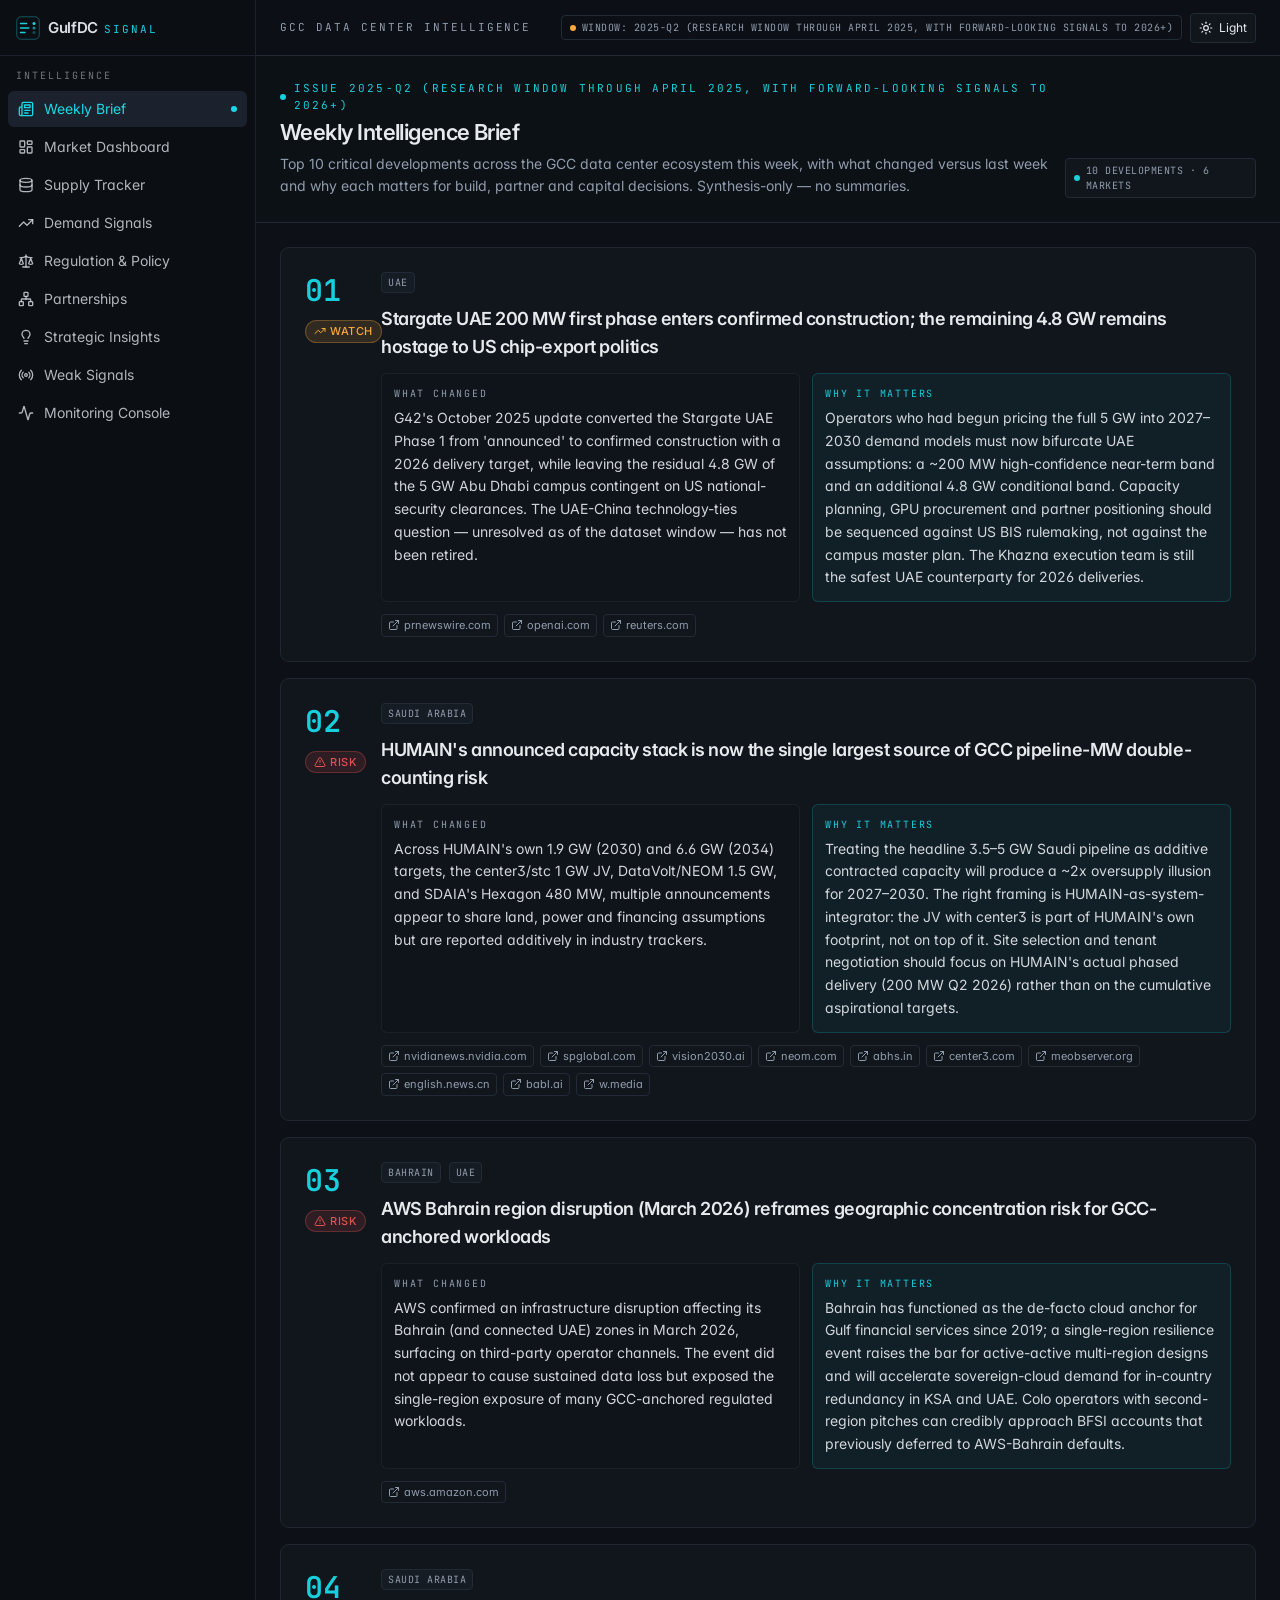
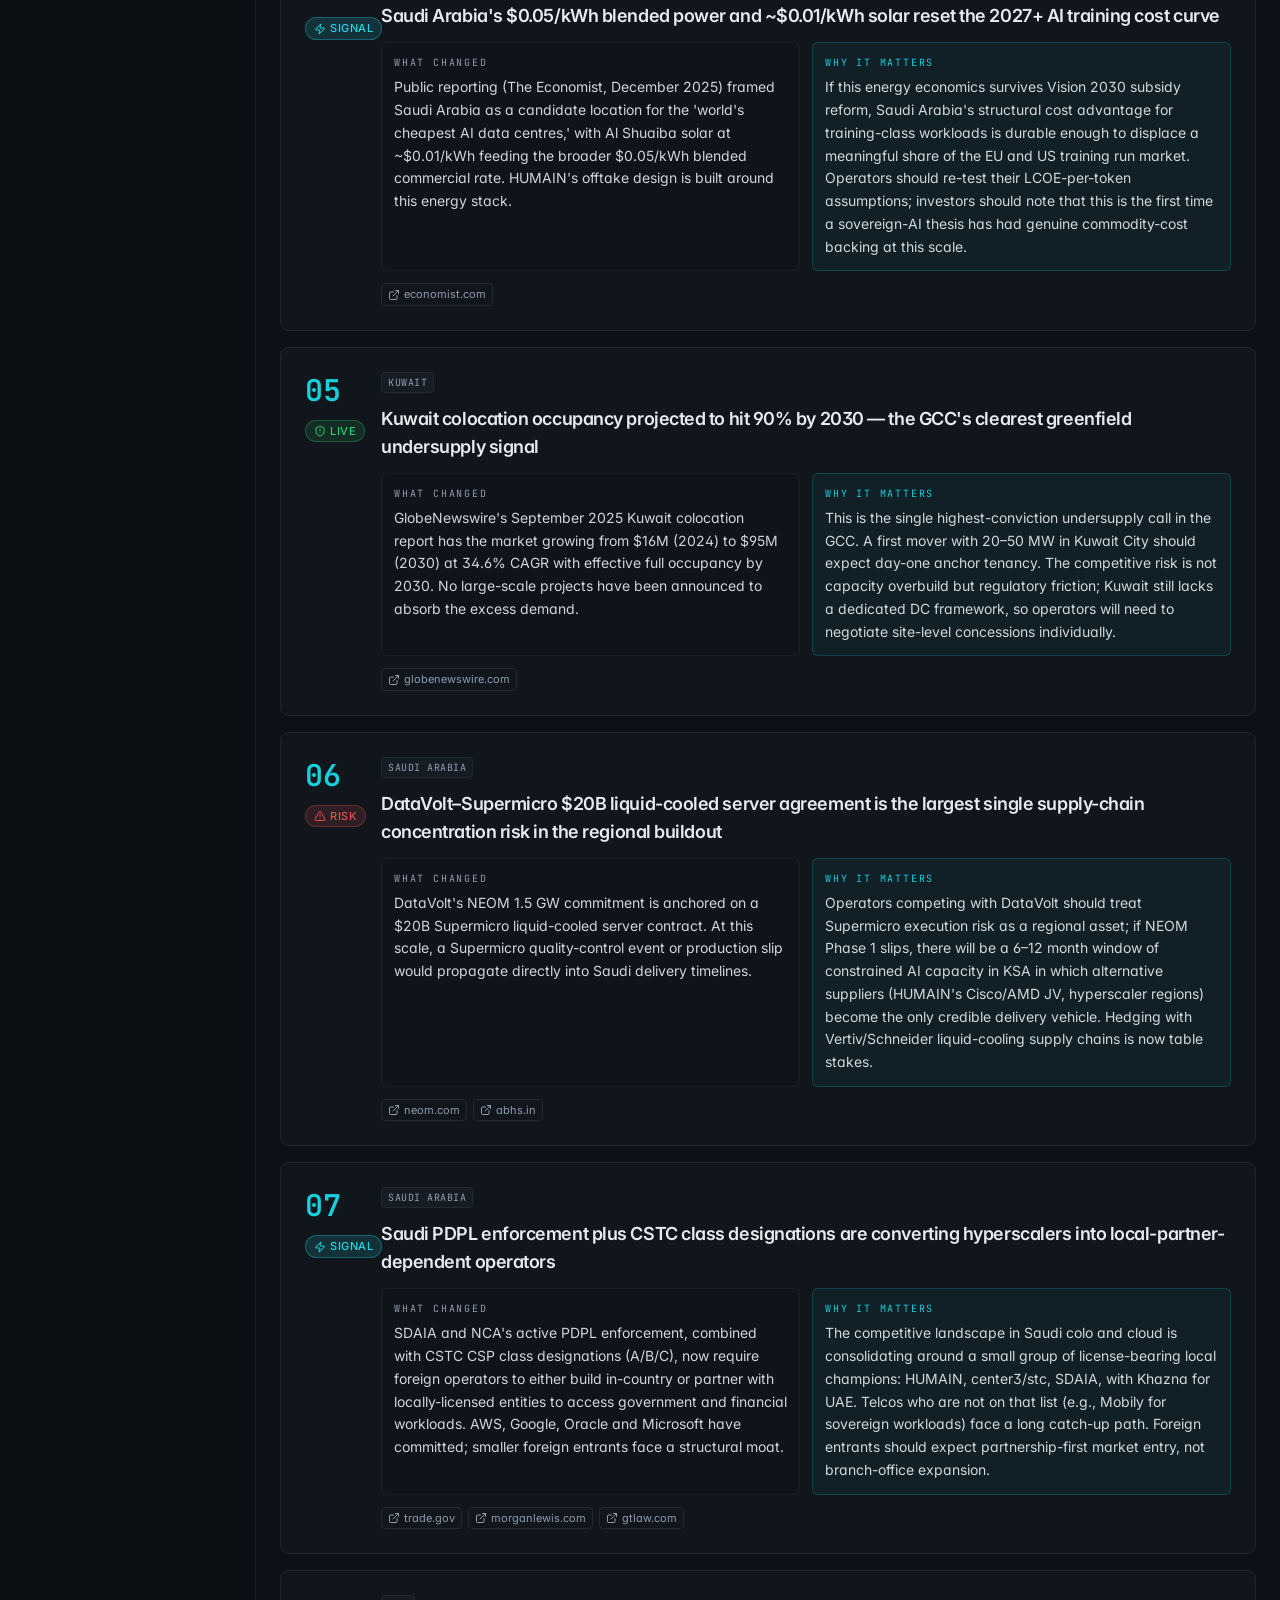
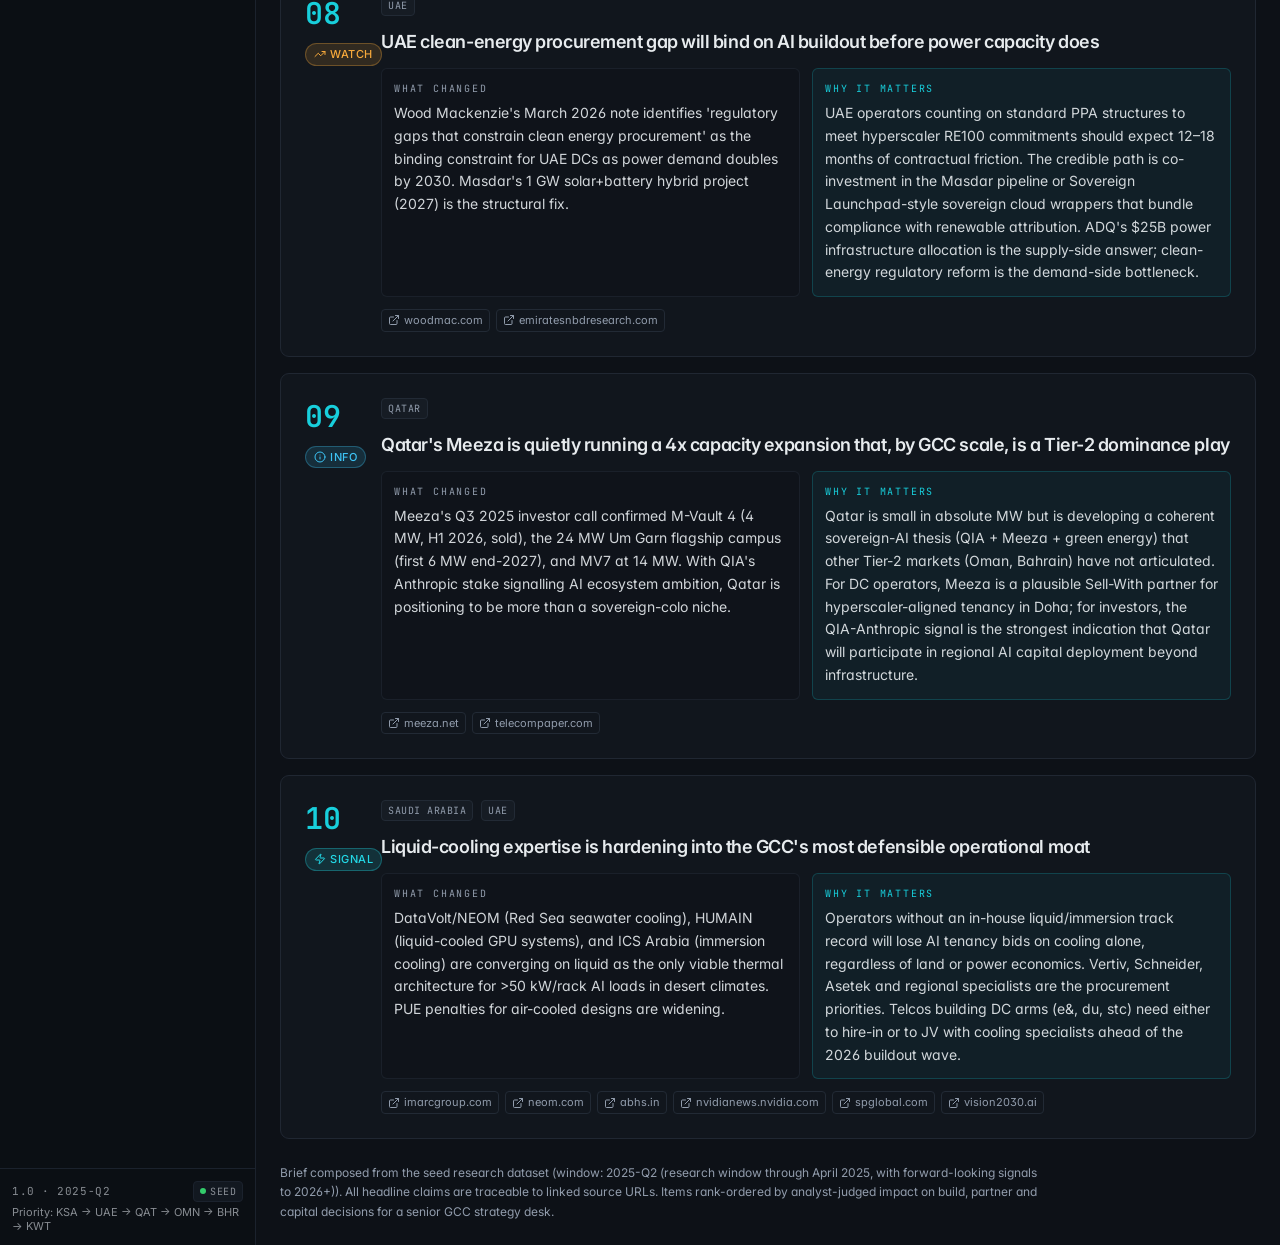
==== index.html @ 163eb3bc "Publish GulfDC Signal static site" ====
<!doctype html>
<html lang="en">
  <head>
    <meta charset="UTF-8" />
    <meta name="viewport" content="width=device-width, initial-scale=1.0, maximum-scale=1" />
    <title>GulfDC Signal — GCC Data Center Intelligence</title>
    <meta name="description" content="Continuous monitoring of the GCC data center ecosystem: supply, demand, regulation, partnerships and weak signals across Saudi Arabia, UAE, Qatar, Oman, Bahrain and Kuwait." />
    <link rel="icon" type="image/svg+xml" href="data:image/svg+xml;utf8,<svg xmlns='http://www.w3.org/2000/svg' viewBox='0 0 32 32'><rect width='32' height='32' rx='6' fill='%230B1418'/><path d='M6 10h6M6 16h10M6 22h6' stroke='%2322D3DB' stroke-width='2' stroke-linecap='round'/><circle cx='24' cy='10' r='2' fill='%2322D3DB'/><circle cx='24' cy='16' r='2' fill='%2322D3DB' opacity='0.6'/><circle cx='24' cy='22' r='2' fill='%2322D3DB' opacity='0.3'/></svg>" />
    <link rel="preconnect" href="https://fonts.googleapis.com" />
    <link rel="preconnect" href="https://fonts.gstatic.com" crossorigin />
    <link
      href="https://fonts.googleapis.com/css2?family=Architects+Daughter&family=DM+Sans:ital,opsz,wght@0,9..40,100..1000;1,9..40,100..1000&family=Fira+Code:wght@300..700&family=Geist+Mono:wght@100..900&family=Geist:wght@100..900&family=IBM+Plex+Mono:ital,wght@0,100;0,200;0,300;0,400;0,500;0,600;0,700;1,100;1,200;1,300;1,400;1,500;1,600;1,700&family=IBM+Plex+Sans:ital,wght@0,100..700;1,100..700&family=Inter:ital,opsz,wght@0,14..32,100..900;1,14..32,100..900&family=JetBrains+Mono:ital,wght@0,100..800;1,100..800&family=Libre+Baskerville:ital,wght@0,400;0,700;1,400&family=Lora:ital,wght@0,400..700;1,400..700&family=Merriweather:ital,opsz,wght@0,18..144,300..900;1,18..144,300..900&family=Montserrat:ital,wght@0,100..900;1,100..900&family=Open+Sans:ital,wght@0,300..800;1,300..800&family=Outfit:wght@100..900&family=Oxanium:wght@200..800&family=Playfair+Display:ital,wght@0,400..900;1,400..900&family=Plus+Jakarta+Sans:ital,wght@0,200..800;1,200..800&family=Poppins:ital,wght@0,100;0,200;0,300;0,400;0,500;0,600;0,700;0,800;0,900;1,100;1,200;1,300;1,400;1,500;1,600;1,700;1,800;1,900&family=Roboto+Mono:ital,wght@0,100..700;1,100..700&family=Roboto:ital,wght@0,100..900;1,100..900&family=Source+Code+Pro:ital,wght@0,200..900;1,200..900&family=Source+Serif+4:ital,opsz,wght@0,8..60,200..900;1,8..60,200..900&family=Space+Grotesk:wght@300..700&family=Space+Mono:ital,wght@0,400;0,700;1,400;1,700&display=swap"
      rel="stylesheet"
    />
    <script type="module" crossorigin src="./assets/index-2_GXzvAp.js"></script>
    <link rel="stylesheet" crossorigin href="./assets/index-D0licMo8.css">
  </head>
  <body>
    <div id="root"></div>
  </body>
</html>
---- assets/index-D0licMo8.css ----
*,:before,:after{--tw-border-spacing-x: 0;--tw-border-spacing-y: 0;--tw-translate-x: 0;--tw-translate-y: 0;--tw-rotate: 0;--tw-skew-x: 0;--tw-skew-y: 0;--tw-scale-x: 1;--tw-scale-y: 1;--tw-pan-x: ;--tw-pan-y: ;--tw-pinch-zoom: ;--tw-scroll-snap-strictness: proximity;--tw-gradient-from-position: ;--tw-gradient-via-position: ;--tw-gradient-to-position: ;--tw-ordinal: ;--tw-slashed-zero: ;--tw-numeric-figure: ;--tw-numeric-spacing: ;--tw-numeric-fraction: ;--tw-ring-inset: ;--tw-ring-offset-width: 0px;--tw-ring-offset-color: #fff;--tw-ring-color: rgb(59 130 246 / .5);--tw-ring-offset-shadow: 0 0 #0000;--tw-ring-shadow: 0 0 #0000;--tw-shadow: 0 0 #0000;--tw-shadow-colored: 0 0 #0000;--tw-blur: ;--tw-brightness: ;--tw-contrast: ;--tw-grayscale: ;--tw-hue-rotate: ;--tw-invert: ;--tw-saturate: ;--tw-sepia: ;--tw-drop-shadow: ;--tw-backdrop-blur: ;--tw-backdrop-brightness: ;--tw-backdrop-contrast: ;--tw-backdrop-grayscale: ;--tw-backdrop-hue-rotate: ;--tw-backdrop-invert: ;--tw-backdrop-opacity: ;--tw-backdrop-saturate: ;--tw-backdrop-sepia: ;--tw-contain-size: ;--tw-contain-layout: ;--tw-contain-paint: ;--tw-contain-style: }::backdrop{--tw-border-spacing-x: 0;--tw-border-spacing-y: 0;--tw-translate-x: 0;--tw-translate-y: 0;--tw-rotate: 0;--tw-skew-x: 0;--tw-skew-y: 0;--tw-scale-x: 1;--tw-scale-y: 1;--tw-pan-x: ;--tw-pan-y: ;--tw-pinch-zoom: ;--tw-scroll-snap-strictness: proximity;--tw-gradient-from-position: ;--tw-gradient-via-position: ;--tw-gradient-to-position: ;--tw-ordinal: ;--tw-slashed-zero: ;--tw-numeric-figure: ;--tw-numeric-spacing: ;--tw-numeric-fraction: ;--tw-ring-inset: ;--tw-ring-offset-width: 0px;--tw-ring-offset-color: #fff;--tw-ring-color: rgb(59 130 246 / .5);--tw-ring-offset-shadow: 0 0 #0000;--tw-ring-shadow: 0 0 #0000;--tw-shadow: 0 0 #0000;--tw-shadow-colored: 0 0 #0000;--tw-blur: ;--tw-brightness: ;--tw-contrast: ;--tw-grayscale: ;--tw-hue-rotate: ;--tw-invert: ;--tw-saturate: ;--tw-sepia: ;--tw-drop-shadow: ;--tw-backdrop-blur: ;--tw-backdrop-brightness: ;--tw-backdrop-contrast: ;--tw-backdrop-grayscale: ;--tw-backdrop-hue-rotate: ;--tw-backdrop-invert: ;--tw-backdrop-opacity: ;--tw-backdrop-saturate: ;--tw-backdrop-sepia: ;--tw-contain-size: ;--tw-contain-layout: ;--tw-contain-paint: ;--tw-contain-style: }*,:before,:after{box-sizing:border-box;border-width:0;border-style:solid;border-color:#e5e7eb}:before,:after{--tw-content: ""}html,:host{line-height:1.5;-webkit-text-size-adjust:100%;-moz-tab-size:4;-o-tab-size:4;tab-size:4;font-family:var(--font-sans);font-feature-settings:normal;font-variation-settings:normal;-webkit-tap-highlight-color:transparent}body{margin:0;line-height:inherit}hr{height:0;color:inherit;border-top-width:1px}abbr:where([title]){-webkit-text-decoration:underline dotted;text-decoration:underline dotted}h1,h2,h3,h4,h5,h6{font-size:inherit;font-weight:inherit}a{color:inherit;text-decoration:inherit}b,strong{font-weight:bolder}code,kbd,samp,pre{font-family:var(--font-mono);font-feature-settings:normal;font-variation-settings:normal;font-size:1em}small{font-size:80%}sub,sup{font-size:75%;line-height:0;position:relative;vertical-align:baseline}sub{bottom:-.25em}sup{top:-.5em}table{text-indent:0;border-color:inherit;border-collapse:collapse}button,input,optgroup,select,textarea{font-family:inherit;font-feature-settings:inherit;font-variation-settings:inherit;font-size:100%;font-weight:inherit;line-height:inherit;letter-spacing:inherit;color:inherit;margin:0;padding:0}button,select{text-transform:none}button,input:where([type=button]),input:where([type=reset]),input:where([type=submit]){-webkit-appearance:button;background-color:transparent;background-image:none}:-moz-focusring{outline:auto}:-moz-ui-invalid{box-shadow:none}progress{vertical-align:baseline}::-webkit-inner-spin-button,::-webkit-outer-spin-button{height:auto}[type=search]{-webkit-appearance:textfield;outline-offset:-2px}::-webkit-search-decoration{-webkit-appearance:none}::-webkit-file-upload-button{-webkit-appearance:button;font:inherit}summary{display:list-item}blockquote,dl,dd,h1,h2,h3,h4,h5,h6,hr,figure,p,pre{margin:0}fieldset{margin:0;padding:0}legend{padding:0}ol,ul,menu{list-style:none;margin:0;padding:0}dialog{padding:0}textarea{resize:vertical}input::-moz-placeholder,textarea::-moz-placeholder{opacity:1;color:#9ca3af}input::placeholder,textarea::placeholder{opacity:1;color:#9ca3af}button,[role=button]{cursor:pointer}:disabled{cursor:default}img,svg,video,canvas,audio,iframe,embed,object{display:block;vertical-align:middle}img,video{max-width:100%;height:auto}[hidden]:where(:not([hidden=until-found])){display:none}*{--tw-border-opacity: 1;border-color:hsl(var(--border) / var(--tw-border-opacity, 1))}body{--tw-bg-opacity: 1;background-color:hsl(var(--background) / var(--tw-bg-opacity, 1));font-family:var(--font-sans);--tw-text-opacity: 1;color:hsl(var(--foreground) / var(--tw-text-opacity, 1));-webkit-font-smoothing:antialiased;-moz-osx-font-smoothing:grayscale;font-feature-settings:"ss01","cv11"}.num,.tabular{font-variant-numeric:tabular-nums lining-nums}.sr-only{position:absolute;width:1px;height:1px;padding:0;margin:-1px;overflow:hidden;clip:rect(0,0,0,0);white-space:nowrap;border-width:0}.pointer-events-none{pointer-events:none}.pointer-events-auto{pointer-events:auto}.visible{visibility:visible}.invisible{visibility:hidden}.fixed{position:fixed}.absolute{position:absolute}.relative{position:relative}.sticky{position:sticky}.inset-0{inset:0}.inset-x-0{left:0;right:0}.inset-y-0{top:0;bottom:0}.-bottom-12{bottom:-3rem}.-left-12{left:-3rem}.-right-12{right:-3rem}.-top-12{top:-3rem}.bottom-0{bottom:0}.left-0{left:0}.left-1{left:.25rem}.left-1\/2{left:50%}.left-2{left:.5rem}.left-2\.5{left:.625rem}.left-\[50\%\]{left:50%}.right-0{right:0}.right-1{right:.25rem}.right-2{right:.5rem}.right-3{right:.75rem}.right-4{right:1rem}.top-0{top:0}.top-1\.5{top:.375rem}.top-1\/2{top:50%}.top-14{top:3.5rem}.top-2{top:.5rem}.top-3\.5{top:.875rem}.top-4{top:1rem}.top-\[1px\]{top:1px}.top-\[50\%\]{top:50%}.top-\[60\%\]{top:60%}.top-full{top:100%}.z-10{z-index:10}.z-20{z-index:20}.z-30{z-index:30}.z-40{z-index:40}.z-50{z-index:50}.z-\[100\]{z-index:100}.z-\[1\]{z-index:1}.-mx-1{margin-left:-.25rem;margin-right:-.25rem}.mx-2{margin-left:.5rem;margin-right:.5rem}.mx-3\.5{margin-left:.875rem;margin-right:.875rem}.mx-4{margin-left:1rem;margin-right:1rem}.mx-auto{margin-left:auto;margin-right:auto}.my-0\.5{margin-top:.125rem;margin-bottom:.125rem}.my-1{margin-top:.25rem;margin-bottom:.25rem}.-ml-4{margin-left:-1rem}.-mt-4{margin-top:-1rem}.mb-0\.5{margin-bottom:.125rem}.mb-1{margin-bottom:.25rem}.mb-1\.5{margin-bottom:.375rem}.mb-2{margin-bottom:.5rem}.mb-3{margin-bottom:.75rem}.mb-4{margin-bottom:1rem}.ml-1{margin-left:.25rem}.ml-auto{margin-left:auto}.mr-1{margin-right:.25rem}.mr-2{margin-right:.5rem}.mt-0\.5{margin-top:.125rem}.mt-1{margin-top:.25rem}.mt-1\.5{margin-top:.375rem}.mt-2{margin-top:.5rem}.mt-24{margin-top:6rem}.mt-3{margin-top:.75rem}.mt-4{margin-top:1rem}.mt-6{margin-top:1.5rem}.mt-auto{margin-top:auto}.block{display:block}.inline-block{display:inline-block}.flex{display:flex}.inline-flex{display:inline-flex}.table{display:table}.grid{display:grid}.hidden{display:none}.aspect-square{aspect-ratio:1 / 1}.aspect-video{aspect-ratio:16 / 9}.size-4{width:1rem;height:1rem}.h-1{height:.25rem}.h-1\.5{height:.375rem}.h-10{height:2.5rem}.h-11{height:2.75rem}.h-12{height:3rem}.h-14{height:3.5rem}.h-2{height:.5rem}.h-2\.5{height:.625rem}.h-3{height:.75rem}.h-3\.5{height:.875rem}.h-4{height:1rem}.h-5{height:1.25rem}.h-6{height:1.5rem}.h-7{height:1.75rem}.h-8{height:2rem}.h-9{height:2.25rem}.h-\[1px\]{height:1px}.h-\[260px\]{height:260px}.h-\[320px\]{height:320px}.h-\[var\(--radix-navigation-menu-viewport-height\)\]{height:var(--radix-navigation-menu-viewport-height)}.h-\[var\(--radix-select-trigger-height\)\]{height:var(--radix-select-trigger-height)}.h-auto{height:auto}.h-full{height:100%}.h-px{height:1px}.h-svh{height:100svh}.max-h-\[--radix-context-menu-content-available-height\]{max-height:var(--radix-context-menu-content-available-height)}.max-h-\[--radix-select-content-available-height\]{max-height:var(--radix-select-content-available-height)}.max-h-\[300px\]{max-height:300px}.max-h-\[var\(--radix-dropdown-menu-content-available-height\)\]{max-height:var(--radix-dropdown-menu-content-available-height)}.max-h-screen{max-height:100vh}.min-h-0{min-height:0px}.min-h-10{min-height:2.5rem}.min-h-8{min-height:2rem}.min-h-9{min-height:2.25rem}.min-h-\[80px\]{min-height:80px}.min-h-full{min-height:100%}.min-h-screen{min-height:100vh}.min-h-svh{min-height:100svh}.w-0{width:0px}.w-1{width:.25rem}.w-1\.5{width:.375rem}.w-10{width:2.5rem}.w-11{width:2.75rem}.w-2{width:.5rem}.w-2\.5{width:.625rem}.w-3{width:.75rem}.w-3\.5{width:.875rem}.w-3\/4{width:75%}.w-4{width:1rem}.w-5{width:1.25rem}.w-64{width:16rem}.w-7{width:1.75rem}.w-72{width:18rem}.w-8{width:2rem}.w-9{width:2.25rem}.w-\[100px\]{width:100px}.w-\[1px\]{width:1px}.w-\[3px\]{width:3px}.w-\[var\(--sidebar-width\)\]{width:var(--sidebar-width)}.w-auto{width:auto}.w-full{width:100%}.w-max{width:-moz-max-content;width:max-content}.w-px{width:1px}.min-w-0{min-width:0px}.min-w-10{min-width:2.5rem}.min-w-11{min-width:2.75rem}.min-w-5{min-width:1.25rem}.min-w-9{min-width:2.25rem}.min-w-\[12rem\]{min-width:12rem}.min-w-\[8rem\]{min-width:8rem}.min-w-\[var\(--radix-select-trigger-width\)\]{min-width:var(--radix-select-trigger-width)}.max-w-3xl{max-width:48rem}.max-w-\[var\(--skeleton-width\)\]{max-width:var(--skeleton-width)}.max-w-full{max-width:100%}.max-w-lg{max-width:32rem}.max-w-max{max-width:-moz-max-content;max-width:max-content}.max-w-md{max-width:28rem}.max-w-sm{max-width:24rem}.flex-1{flex:1 1 0%}.shrink-0{flex-shrink:0}.grow{flex-grow:1}.grow-0{flex-grow:0}.basis-full{flex-basis:100%}.caption-bottom{caption-side:bottom}.border-collapse{border-collapse:collapse}.origin-\[--radix-context-menu-content-transform-origin\]{transform-origin:var(--radix-context-menu-content-transform-origin)}.origin-\[--radix-dropdown-menu-content-transform-origin\]{transform-origin:var(--radix-dropdown-menu-content-transform-origin)}.origin-\[--radix-hover-card-content-transform-origin\]{transform-origin:var(--radix-hover-card-content-transform-origin)}.origin-\[--radix-menubar-content-transform-origin\]{transform-origin:var(--radix-menubar-content-transform-origin)}.origin-\[--radix-popover-content-transform-origin\]{transform-origin:var(--radix-popover-content-transform-origin)}.origin-\[--radix-select-content-transform-origin\]{transform-origin:var(--radix-select-content-transform-origin)}.origin-\[--radix-tooltip-content-transform-origin\]{transform-origin:var(--radix-tooltip-content-transform-origin)}.-translate-x-1\/2{--tw-translate-x: -50%;transform:translate(var(--tw-translate-x),var(--tw-translate-y)) rotate(var(--tw-rotate)) skew(var(--tw-skew-x)) skewY(var(--tw-skew-y)) scaleX(var(--tw-scale-x)) scaleY(var(--tw-scale-y))}.-translate-x-full{--tw-translate-x: -100%;transform:translate(var(--tw-translate-x),var(--tw-translate-y)) rotate(var(--tw-rotate)) skew(var(--tw-skew-x)) skewY(var(--tw-skew-y)) scaleX(var(--tw-scale-x)) scaleY(var(--tw-scale-y))}.-translate-x-px{--tw-translate-x: -1px;transform:translate(var(--tw-translate-x),var(--tw-translate-y)) rotate(var(--tw-rotate)) skew(var(--tw-skew-x)) skewY(var(--tw-skew-y)) scaleX(var(--tw-scale-x)) scaleY(var(--tw-scale-y))}.-translate-y-1\/2{--tw-translate-y: -50%;transform:translate(var(--tw-translate-x),var(--tw-translate-y)) rotate(var(--tw-rotate)) skew(var(--tw-skew-x)) skewY(var(--tw-skew-y)) scaleX(var(--tw-scale-x)) scaleY(var(--tw-scale-y))}.translate-x-0{--tw-translate-x: 0px;transform:translate(var(--tw-translate-x),var(--tw-translate-y)) rotate(var(--tw-rotate)) skew(var(--tw-skew-x)) skewY(var(--tw-skew-y)) scaleX(var(--tw-scale-x)) scaleY(var(--tw-scale-y))}.translate-x-\[-50\%\]{--tw-translate-x: -50%;transform:translate(var(--tw-translate-x),var(--tw-translate-y)) rotate(var(--tw-rotate)) skew(var(--tw-skew-x)) skewY(var(--tw-skew-y)) scaleX(var(--tw-scale-x)) scaleY(var(--tw-scale-y))}.translate-x-px{--tw-translate-x: 1px;transform:translate(var(--tw-translate-x),var(--tw-translate-y)) rotate(var(--tw-rotate)) skew(var(--tw-skew-x)) skewY(var(--tw-skew-y)) scaleX(var(--tw-scale-x)) scaleY(var(--tw-scale-y))}.translate-y-\[-50\%\]{--tw-translate-y: -50%;transform:translate(var(--tw-translate-x),var(--tw-translate-y)) rotate(var(--tw-rotate)) skew(var(--tw-skew-x)) skewY(var(--tw-skew-y)) scaleX(var(--tw-scale-x)) scaleY(var(--tw-scale-y))}.rotate-45{--tw-rotate: 45deg;transform:translate(var(--tw-translate-x),var(--tw-translate-y)) rotate(var(--tw-rotate)) skew(var(--tw-skew-x)) skewY(var(--tw-skew-y)) scaleX(var(--tw-scale-x)) scaleY(var(--tw-scale-y))}.rotate-90{--tw-rotate: 90deg;transform:translate(var(--tw-translate-x),var(--tw-translate-y)) rotate(var(--tw-rotate)) skew(var(--tw-skew-x)) skewY(var(--tw-skew-y)) scaleX(var(--tw-scale-x)) scaleY(var(--tw-scale-y))}.transform{transform:translate(var(--tw-translate-x),var(--tw-translate-y)) rotate(var(--tw-rotate)) skew(var(--tw-skew-x)) skewY(var(--tw-skew-y)) scaleX(var(--tw-scale-x)) scaleY(var(--tw-scale-y))}@keyframes pulse{50%{opacity:.5}}.animate-pulse{animation:pulse 2s cubic-bezier(.4,0,.6,1) infinite}.cursor-default{cursor:default}.cursor-pointer{cursor:pointer}.touch-none{touch-action:none}.select-none{-webkit-user-select:none;-moz-user-select:none;user-select:none}.list-none{list-style-type:none}.flex-row{flex-direction:row}.flex-col{flex-direction:column}.flex-col-reverse{flex-direction:column-reverse}.flex-wrap{flex-wrap:wrap}.items-start{align-items:flex-start}.items-end{align-items:flex-end}.items-center{align-items:center}.items-baseline{align-items:baseline}.items-stretch{align-items:stretch}.justify-center{justify-content:center}.justify-between{justify-content:space-between}.gap-1{gap:.25rem}.gap-1\.5{gap:.375rem}.gap-2{gap:.5rem}.gap-2\.5{gap:.625rem}.gap-3{gap:.75rem}.gap-4{gap:1rem}.space-x-1>:not([hidden])~:not([hidden]){--tw-space-x-reverse: 0;margin-right:calc(.25rem * var(--tw-space-x-reverse));margin-left:calc(.25rem * calc(1 - var(--tw-space-x-reverse)))}.space-x-4>:not([hidden])~:not([hidden]){--tw-space-x-reverse: 0;margin-right:calc(1rem * var(--tw-space-x-reverse));margin-left:calc(1rem * calc(1 - var(--tw-space-x-reverse)))}.space-y-1>:not([hidden])~:not([hidden]){--tw-space-y-reverse: 0;margin-top:calc(.25rem * calc(1 - var(--tw-space-y-reverse)));margin-bottom:calc(.25rem * var(--tw-space-y-reverse))}.space-y-1\.5>:not([hidden])~:not([hidden]){--tw-space-y-reverse: 0;margin-top:calc(.375rem * calc(1 - var(--tw-space-y-reverse)));margin-bottom:calc(.375rem * var(--tw-space-y-reverse))}.space-y-2>:not([hidden])~:not([hidden]){--tw-space-y-reverse: 0;margin-top:calc(.5rem * calc(1 - var(--tw-space-y-reverse)));margin-bottom:calc(.5rem * var(--tw-space-y-reverse))}.space-y-2\.5>:not([hidden])~:not([hidden]){--tw-space-y-reverse: 0;margin-top:calc(.625rem * calc(1 - var(--tw-space-y-reverse)));margin-bottom:calc(.625rem * var(--tw-space-y-reverse))}.space-y-3>:not([hidden])~:not([hidden]){--tw-space-y-reverse: 0;margin-top:calc(.75rem * calc(1 - var(--tw-space-y-reverse)));margin-bottom:calc(.75rem * var(--tw-space-y-reverse))}.space-y-4>:not([hidden])~:not([hidden]){--tw-space-y-reverse: 0;margin-top:calc(1rem * calc(1 - var(--tw-space-y-reverse)));margin-bottom:calc(1rem * var(--tw-space-y-reverse))}.space-y-6>:not([hidden])~:not([hidden]){--tw-space-y-reverse: 0;margin-top:calc(1.5rem * calc(1 - var(--tw-space-y-reverse)));margin-bottom:calc(1.5rem * var(--tw-space-y-reverse))}.overflow-auto{overflow:auto}.overflow-hidden{overflow:hidden}.overflow-x-auto{overflow-x:auto}.overflow-y-auto{overflow-y:auto}.overflow-x-hidden{overflow-x:hidden}.truncate{overflow:hidden;text-overflow:ellipsis;white-space:nowrap}.whitespace-nowrap{white-space:nowrap}.break-words{overflow-wrap:break-word}.rounded{border-radius:.25rem}.rounded-\[2px\]{border-radius:2px}.rounded-\[inherit\]{border-radius:inherit}.rounded-full{border-radius:9999px}.rounded-lg{border-radius:.5625rem}.rounded-md{border-radius:.375rem}.rounded-sm{border-radius:.1875rem}.rounded-xl{border-radius:.75rem}.rounded-t-\[10px\]{border-top-left-radius:10px;border-top-right-radius:10px}.rounded-tl-sm{border-top-left-radius:.1875rem}.border{border-width:1px}.border-2{border-width:2px}.border-\[1\.5px\]{border-width:1.5px}.border-y{border-top-width:1px;border-bottom-width:1px}.border-b{border-bottom-width:1px}.border-l{border-left-width:1px}.border-r{border-right-width:1px}.border-t{border-top-width:1px}.border-dashed{border-style:dashed}.border-\[--color-border\]{border-color:var(--color-border)}.border-\[hsl\(var\(--signal-info\)\)\]\/30{border-color:hsl(var(--signal-info) / .3)}.border-\[hsl\(var\(--signal-risk\)\)\]\/25{border-color:hsl(var(--signal-risk) / .25)}.border-\[hsl\(var\(--signal-risk\)\)\]\/30{border-color:hsl(var(--signal-risk) / .3)}.border-\[hsl\(var\(--signal-watch\)\)\]\/30{border-color:hsl(var(--signal-watch) / .3)}.border-border{--tw-border-opacity: 1;border-color:hsl(var(--border) / var(--tw-border-opacity, 1))}.border-border\/40{border-color:hsl(var(--border) / .4)}.border-border\/50{border-color:hsl(var(--border) / .5)}.border-border\/60{border-color:hsl(var(--border) / .6)}.border-card-border{--tw-border-opacity: 1;border-color:hsl(var(--card-border) / var(--tw-border-opacity, 1))}.border-destructive{--tw-border-opacity: 1;border-color:hsl(var(--destructive) / var(--tw-border-opacity, 1))}.border-destructive-border{border-color:var(--destructive-border)}.border-destructive\/50{border-color:hsl(var(--destructive) / .5)}.border-input{--tw-border-opacity: 1;border-color:hsl(var(--input) / var(--tw-border-opacity, 1))}.border-primary{--tw-border-opacity: 1;border-color:hsl(var(--primary) / var(--tw-border-opacity, 1))}.border-primary-border{border-color:var(--primary-border)}.border-primary\/20{border-color:hsl(var(--primary) / .2)}.border-primary\/30{border-color:hsl(var(--primary) / .3)}.border-secondary-border{border-color:var(--secondary-border)}.border-sidebar-border{--tw-border-opacity: 1;border-color:hsl(var(--sidebar-border) / var(--tw-border-opacity, 1))}.border-transparent{border-color:transparent}.border-l-transparent{border-left-color:transparent}.border-t-transparent{border-top-color:transparent}.bg-\[--color-bg\]{background-color:var(--color-bg)}.bg-\[hsl\(var\(--signal-info\)\)\]\/5{background-color:hsl(var(--signal-info) / .05)}.bg-\[hsl\(var\(--signal-live\)\)\]{background-color:hsl(var(--signal-live))}.bg-\[hsl\(var\(--signal-risk\)\)\]\/5{background-color:hsl(var(--signal-risk) / .05)}.bg-\[hsl\(var\(--signal-watch\)\)\]{background-color:hsl(var(--signal-watch))}.bg-\[hsl\(var\(--signal-watch\)\)\]\/5{background-color:hsl(var(--signal-watch) / .05)}.bg-accent{--tw-bg-opacity: 1;background-color:hsl(var(--accent) / var(--tw-bg-opacity, 1))}.bg-background{--tw-bg-opacity: 1;background-color:hsl(var(--background) / var(--tw-bg-opacity, 1))}.bg-background\/40{background-color:hsl(var(--background) / .4)}.bg-background\/50{background-color:hsl(var(--background) / .5)}.bg-background\/60{background-color:hsl(var(--background) / .6)}.bg-background\/85{background-color:hsl(var(--background) / .85)}.bg-background\/90{background-color:hsl(var(--background) / .9)}.bg-black\/50{background-color:#00000080}.bg-black\/80{background-color:#000c}.bg-border{--tw-bg-opacity: 1;background-color:hsl(var(--border) / var(--tw-bg-opacity, 1))}.bg-card{--tw-bg-opacity: 1;background-color:hsl(var(--card) / var(--tw-bg-opacity, 1))}.bg-card\/60{background-color:hsl(var(--card) / .6)}.bg-current{background-color:currentColor}.bg-destructive{--tw-bg-opacity: 1;background-color:hsl(var(--destructive) / var(--tw-bg-opacity, 1))}.bg-foreground{--tw-bg-opacity: 1;background-color:hsl(var(--foreground) / var(--tw-bg-opacity, 1))}.bg-gray-50{--tw-bg-opacity: 1;background-color:rgb(249 250 251 / var(--tw-bg-opacity, 1))}.bg-muted{--tw-bg-opacity: 1;background-color:hsl(var(--muted) / var(--tw-bg-opacity, 1))}.bg-muted\/40{background-color:hsl(var(--muted) / .4)}.bg-muted\/50{background-color:hsl(var(--muted) / .5)}.bg-popover{--tw-bg-opacity: 1;background-color:hsl(var(--popover) / var(--tw-bg-opacity, 1))}.bg-primary{--tw-bg-opacity: 1;background-color:hsl(var(--primary) / var(--tw-bg-opacity, 1))}.bg-primary\/10{background-color:hsl(var(--primary) / .1)}.bg-primary\/20{background-color:hsl(var(--primary) / .2)}.bg-primary\/5{background-color:hsl(var(--primary) / .05)}.bg-secondary{--tw-bg-opacity: 1;background-color:hsl(var(--secondary) / var(--tw-bg-opacity, 1))}.bg-sidebar{--tw-bg-opacity: 1;background-color:hsl(var(--sidebar) / var(--tw-bg-opacity, 1))}.bg-sidebar-accent{--tw-bg-opacity: 1;background-color:hsl(var(--sidebar-accent) / var(--tw-bg-opacity, 1))}.bg-sidebar-accent\/50{background-color:hsl(var(--sidebar-accent) / .5)}.bg-sidebar-border{--tw-bg-opacity: 1;background-color:hsl(var(--sidebar-border) / var(--tw-bg-opacity, 1))}.bg-sidebar-primary{--tw-bg-opacity: 1;background-color:hsl(var(--sidebar-primary) / var(--tw-bg-opacity, 1))}.bg-transparent{background-color:transparent}.fill-current{fill:currentColor}.p-0{padding:0}.p-1{padding:.25rem}.p-1\.5{padding:.375rem}.p-10{padding:2.5rem}.p-2{padding:.5rem}.p-2\.5{padding:.625rem}.p-3{padding:.75rem}.p-4{padding:1rem}.p-5{padding:1.25rem}.p-6{padding:1.5rem}.p-\[1px\]{padding:1px}.px-1{padding-left:.25rem;padding-right:.25rem}.px-1\.5{padding-left:.375rem;padding-right:.375rem}.px-2{padding-left:.5rem;padding-right:.5rem}.px-2\.5{padding-left:.625rem;padding-right:.625rem}.px-3{padding-left:.75rem;padding-right:.75rem}.px-4{padding-left:1rem;padding-right:1rem}.px-5{padding-left:1.25rem;padding-right:1.25rem}.px-8{padding-left:2rem;padding-right:2rem}.py-0\.5{padding-top:.125rem;padding-bottom:.125rem}.py-1{padding-top:.25rem;padding-bottom:.25rem}.py-1\.5{padding-top:.375rem;padding-bottom:.375rem}.py-2{padding-top:.5rem;padding-bottom:.5rem}.py-3{padding-top:.75rem;padding-bottom:.75rem}.py-4{padding-top:1rem;padding-bottom:1rem}.py-5{padding-top:1.25rem;padding-bottom:1.25rem}.py-6{padding-top:1.5rem;padding-bottom:1.5rem}.pb-10{padding-bottom:2.5rem}.pb-2{padding-bottom:.5rem}.pb-3{padding-bottom:.75rem}.pb-4{padding-bottom:1rem}.pb-8{padding-bottom:2rem}.pl-2\.5{padding-left:.625rem}.pl-4{padding-left:1rem}.pl-8{padding-left:2rem}.pr-2{padding-right:.5rem}.pr-2\.5{padding-right:.625rem}.pr-3{padding-right:.75rem}.pr-8{padding-right:2rem}.pt-0{padding-top:0}.pt-1{padding-top:.25rem}.pt-3{padding-top:.75rem}.pt-4{padding-top:1rem}.pt-6{padding-top:1.5rem}.text-left{text-align:left}.text-center{text-align:center}.text-right{text-align:right}.align-middle{vertical-align:middle}.align-text-bottom{vertical-align:text-bottom}.font-mono{font-family:var(--font-mono)}.text-2xl{font-size:1.5rem;line-height:2rem}.text-\[0\.8rem\]{font-size:.8rem}.text-\[10px\]{font-size:10px}.text-\[11px\]{font-size:11px}.text-\[15px\]{font-size:15px}.text-\[9px\]{font-size:9px}.text-base{font-size:1rem;line-height:1.5rem}.text-lg{font-size:1.125rem;line-height:1.75rem}.text-sm{font-size:.875rem;line-height:1.25rem}.text-xl{font-size:1.25rem;line-height:1.75rem}.text-xs{font-size:.75rem;line-height:1rem}.font-bold{font-weight:700}.font-medium{font-weight:500}.font-normal{font-weight:400}.font-semibold{font-weight:600}.uppercase{text-transform:uppercase}.tabular-nums{--tw-numeric-spacing: tabular-nums;font-variant-numeric:var(--tw-ordinal) var(--tw-slashed-zero) var(--tw-numeric-figure) var(--tw-numeric-spacing) var(--tw-numeric-fraction)}.leading-none{line-height:1}.leading-relaxed{line-height:1.625}.leading-snug{line-height:1.375}.leading-tight{line-height:1.25}.tracking-\[0\.16em\]{letter-spacing:.16em}.tracking-\[0\.18em\]{letter-spacing:.18em}.tracking-\[0\.2em\]{letter-spacing:.2em}.tracking-tight{letter-spacing:-.025em}.tracking-wider{letter-spacing:.05em}.tracking-widest{letter-spacing:.1em}.text-\[hsl\(var\(--signal-info\)\)\]{color:hsl(var(--signal-info))}.text-\[hsl\(var\(--signal-live\)\)\]{color:hsl(var(--signal-live))}.text-\[hsl\(var\(--signal-risk\)\)\]{color:hsl(var(--signal-risk))}.text-\[hsl\(var\(--signal-watch\)\)\]{color:hsl(var(--signal-watch))}.text-accent-foreground{--tw-text-opacity: 1;color:hsl(var(--accent-foreground) / var(--tw-text-opacity, 1))}.text-card-foreground{--tw-text-opacity: 1;color:hsl(var(--card-foreground) / var(--tw-text-opacity, 1))}.text-current{color:currentColor}.text-destructive{--tw-text-opacity: 1;color:hsl(var(--destructive) / var(--tw-text-opacity, 1))}.text-destructive-foreground{--tw-text-opacity: 1;color:hsl(var(--destructive-foreground) / var(--tw-text-opacity, 1))}.text-foreground{--tw-text-opacity: 1;color:hsl(var(--foreground) / var(--tw-text-opacity, 1))}.text-foreground\/50{color:hsl(var(--foreground) / .5)}.text-foreground\/80{color:hsl(var(--foreground) / .8)}.text-foreground\/85{color:hsl(var(--foreground) / .85)}.text-foreground\/90{color:hsl(var(--foreground) / .9)}.text-gray-600{--tw-text-opacity: 1;color:rgb(75 85 99 / var(--tw-text-opacity, 1))}.text-gray-900{--tw-text-opacity: 1;color:rgb(17 24 39 / var(--tw-text-opacity, 1))}.text-muted-foreground{--tw-text-opacity: 1;color:hsl(var(--muted-foreground) / var(--tw-text-opacity, 1))}.text-popover-foreground{--tw-text-opacity: 1;color:hsl(var(--popover-foreground) / var(--tw-text-opacity, 1))}.text-primary{--tw-text-opacity: 1;color:hsl(var(--primary) / var(--tw-text-opacity, 1))}.text-primary-foreground{--tw-text-opacity: 1;color:hsl(var(--primary-foreground) / var(--tw-text-opacity, 1))}.text-primary\/80{color:hsl(var(--primary) / .8)}.text-red-500{--tw-text-opacity: 1;color:rgb(239 68 68 / var(--tw-text-opacity, 1))}.text-secondary-foreground{--tw-text-opacity: 1;color:hsl(var(--secondary-foreground) / var(--tw-text-opacity, 1))}.text-sidebar-foreground{--tw-text-opacity: 1;color:hsl(var(--sidebar-foreground) / var(--tw-text-opacity, 1))}.text-sidebar-foreground\/50{color:hsl(var(--sidebar-foreground) / .5)}.text-sidebar-foreground\/60{color:hsl(var(--sidebar-foreground) / .6)}.text-sidebar-foreground\/70{color:hsl(var(--sidebar-foreground) / .7)}.text-sidebar-foreground\/80{color:hsl(var(--sidebar-foreground) / .8)}.text-sidebar-primary{--tw-text-opacity: 1;color:hsl(var(--sidebar-primary) / var(--tw-text-opacity, 1))}.underline-offset-2{text-underline-offset:2px}.opacity-0{opacity:0}.opacity-50{opacity:.5}.opacity-60{opacity:.6}.opacity-70{opacity:.7}.opacity-90{opacity:.9}.shadow-\[0_0_0_1px_hsl\(var\(--sidebar-border\)\)\]{--tw-shadow: 0 0 0 1px hsl(var(--sidebar-border));--tw-shadow-colored: 0 0 0 1px var(--tw-shadow-color);box-shadow:var(--tw-ring-offset-shadow, 0 0 #0000),var(--tw-ring-shadow, 0 0 #0000),var(--tw-shadow)}.shadow-lg{--tw-shadow: 0 10px 15px -3px rgb(0 0 0 / .1), 0 4px 6px -4px rgb(0 0 0 / .1);--tw-shadow-colored: 0 10px 15px -3px var(--tw-shadow-color), 0 4px 6px -4px var(--tw-shadow-color);box-shadow:var(--tw-ring-offset-shadow, 0 0 #0000),var(--tw-ring-shadow, 0 0 #0000),var(--tw-shadow)}.shadow-md{--tw-shadow: 0 4px 6px -1px rgb(0 0 0 / .1), 0 2px 4px -2px rgb(0 0 0 / .1);--tw-shadow-colored: 0 4px 6px -1px var(--tw-shadow-color), 0 2px 4px -2px var(--tw-shadow-color);box-shadow:var(--tw-ring-offset-shadow, 0 0 #0000),var(--tw-ring-shadow, 0 0 #0000),var(--tw-shadow)}.shadow-none{--tw-shadow: 0 0 #0000;--tw-shadow-colored: 0 0 #0000;box-shadow:var(--tw-ring-offset-shadow, 0 0 #0000),var(--tw-ring-shadow, 0 0 #0000),var(--tw-shadow)}.shadow-sm{--tw-shadow: 0 1px 2px 0 rgb(0 0 0 / .05);--tw-shadow-colored: 0 1px 2px 0 var(--tw-shadow-color);box-shadow:var(--tw-ring-offset-shadow, 0 0 #0000),var(--tw-ring-shadow, 0 0 #0000),var(--tw-shadow)}.shadow-xl{--tw-shadow: 0 20px 25px -5px rgb(0 0 0 / .1), 0 8px 10px -6px rgb(0 0 0 / .1);--tw-shadow-colored: 0 20px 25px -5px var(--tw-shadow-color), 0 8px 10px -6px var(--tw-shadow-color);box-shadow:var(--tw-ring-offset-shadow, 0 0 #0000),var(--tw-ring-shadow, 0 0 #0000),var(--tw-shadow)}.outline-none{outline:2px solid transparent;outline-offset:2px}.outline{outline-style:solid}.outline-2{outline-width:2px}.outline-offset-2{outline-offset:2px}.outline-transparent{outline-color:transparent}.ring-0{--tw-ring-offset-shadow: var(--tw-ring-inset) 0 0 0 var(--tw-ring-offset-width) var(--tw-ring-offset-color);--tw-ring-shadow: var(--tw-ring-inset) 0 0 0 calc(0px + var(--tw-ring-offset-width)) var(--tw-ring-color);box-shadow:var(--tw-ring-offset-shadow),var(--tw-ring-shadow),var(--tw-shadow, 0 0 #0000)}.ring-2{--tw-ring-offset-shadow: var(--tw-ring-inset) 0 0 0 var(--tw-ring-offset-width) var(--tw-ring-offset-color);--tw-ring-shadow: var(--tw-ring-inset) 0 0 0 calc(2px + var(--tw-ring-offset-width)) var(--tw-ring-color);box-shadow:var(--tw-ring-offset-shadow),var(--tw-ring-shadow),var(--tw-shadow, 0 0 #0000)}.ring-ring{--tw-ring-opacity: 1;--tw-ring-color: hsl(var(--ring) / var(--tw-ring-opacity, 1))}.ring-sidebar-ring{--tw-ring-opacity: 1;--tw-ring-color: hsl(var(--sidebar-ring) / var(--tw-ring-opacity, 1))}.ring-offset-background{--tw-ring-offset-color: hsl(var(--background) / 1)}.filter{filter:var(--tw-blur) var(--tw-brightness) var(--tw-contrast) var(--tw-grayscale) var(--tw-hue-rotate) var(--tw-invert) var(--tw-saturate) var(--tw-sepia) var(--tw-drop-shadow)}.backdrop-blur{--tw-backdrop-blur: blur(8px);-webkit-backdrop-filter:var(--tw-backdrop-blur) var(--tw-backdrop-brightness) var(--tw-backdrop-contrast) var(--tw-backdrop-grayscale) var(--tw-backdrop-hue-rotate) var(--tw-backdrop-invert) var(--tw-backdrop-opacity) var(--tw-backdrop-saturate) var(--tw-backdrop-sepia);backdrop-filter:var(--tw-backdrop-blur) var(--tw-backdrop-brightness) var(--tw-backdrop-contrast) var(--tw-backdrop-grayscale) var(--tw-backdrop-hue-rotate) var(--tw-backdrop-invert) var(--tw-backdrop-opacity) var(--tw-backdrop-saturate) var(--tw-backdrop-sepia)}.transition{transition-property:color,background-color,border-color,text-decoration-color,fill,stroke,opacity,box-shadow,transform,filter,backdrop-filter;transition-timing-function:cubic-bezier(.4,0,.2,1);transition-duration:.15s}.transition-\[left\,right\,width\]{transition-property:left,right,width;transition-timing-function:cubic-bezier(.4,0,.2,1);transition-duration:.15s}.transition-\[margin\,opacity\]{transition-property:margin,opacity;transition-timing-function:cubic-bezier(.4,0,.2,1);transition-duration:.15s}.transition-\[width\,height\,padding\]{transition-property:width,height,padding;transition-timing-function:cubic-bezier(.4,0,.2,1);transition-duration:.15s}.transition-\[width\]{transition-property:width;transition-timing-function:cubic-bezier(.4,0,.2,1);transition-duration:.15s}.transition-all{transition-property:all;transition-timing-function:cubic-bezier(.4,0,.2,1);transition-duration:.15s}.transition-colors{transition-property:color,background-color,border-color,text-decoration-color,fill,stroke;transition-timing-function:cubic-bezier(.4,0,.2,1);transition-duration:.15s}.transition-opacity{transition-property:opacity;transition-timing-function:cubic-bezier(.4,0,.2,1);transition-duration:.15s}.transition-transform{transition-property:transform;transition-timing-function:cubic-bezier(.4,0,.2,1);transition-duration:.15s}.duration-1000{transition-duration:1s}.duration-200{transition-duration:.2s}.ease-in-out{transition-timing-function:cubic-bezier(.4,0,.2,1)}.ease-linear{transition-timing-function:linear}@keyframes enter{0%{opacity:var(--tw-enter-opacity, 1);transform:translate3d(var(--tw-enter-translate-x, 0),var(--tw-enter-translate-y, 0),0) scale3d(var(--tw-enter-scale, 1),var(--tw-enter-scale, 1),var(--tw-enter-scale, 1)) rotate(var(--tw-enter-rotate, 0))}}@keyframes exit{to{opacity:var(--tw-exit-opacity, 1);transform:translate3d(var(--tw-exit-translate-x, 0),var(--tw-exit-translate-y, 0),0) scale3d(var(--tw-exit-scale, 1),var(--tw-exit-scale, 1),var(--tw-exit-scale, 1)) rotate(var(--tw-exit-rotate, 0))}}.animate-in{animation-name:enter;animation-duration:.15s;--tw-enter-opacity: initial;--tw-enter-scale: initial;--tw-enter-rotate: initial;--tw-enter-translate-x: initial;--tw-enter-translate-y: initial}.fade-in-0{--tw-enter-opacity: 0}.fade-in-80{--tw-enter-opacity: .8}.zoom-in-95{--tw-enter-scale: .95}.duration-1000{animation-duration:1s}.duration-200{animation-duration:.2s}.ease-in-out{animation-timing-function:cubic-bezier(.4,0,.2,1)}.ease-linear{animation-timing-function:linear}.running{animation-play-state:running}input[type=search]::-webkit-search-cancel-button{display:none}[contenteditable][data-placeholder]:empty:before{content:attr(data-placeholder);color:hsl(var(--muted-foreground));pointer-events:none}.signal-live{color:hsl(var(--signal-live));background:hsl(var(--signal-live) / .12);border-color:hsl(var(--signal-live) / .3)}.signal-watch{color:hsl(var(--signal-watch));background:hsl(var(--signal-watch) / .14);border-color:hsl(var(--signal-watch) / .3)}.signal-risk{color:hsl(var(--signal-risk));background:hsl(var(--signal-risk) / .14);border-color:hsl(var(--signal-risk) / .3)}.signal-info{color:hsl(var(--signal-info));background:hsl(var(--signal-info) / .14);border-color:hsl(var(--signal-info) / .3)}.signal-primary{color:hsl(var(--signal-primary));background:hsl(var(--signal-primary) / .14);border-color:hsl(var(--signal-primary) / .3)}.border.toggle-elevate:before{inset:-1px}.hover-elevate:not(.no-default-hover-elevate),.active-elevate:not(.no-default-active-elevate),.hover-elevate-2:not(.no-default-hover-elevate),.active-elevate-2:not(.no-default-active-elevate){position:relative;z-index:0}.hover-elevate:not(.no-default-hover-elevate):after,.active-elevate:not(.no-default-active-elevate):after,.hover-elevate-2:not(.no-default-hover-elevate):after,.active-elevate-2:not(.no-default-active-elevate):after{content:"";pointer-events:none;position:absolute;inset:0;border-radius:inherit;z-index:999}.hover-elevate:hover:not(.no-default-hover-elevate):after,.active-elevate:active:not(.no-default-active-elevate):after{background-color:var(--elevate-1)}.hover-elevate-2:hover:not(.no-default-hover-elevate):after,.active-elevate-2:active:not(.no-default-active-elevate):after{background-color:var(--elevate-2)}.border.hover-elevate:not(.no-hover-interaction-elevate):after,.border.active-elevate:not(.no-active-interaction-elevate):after,.border.hover-elevate-2:not(.no-hover-interaction-elevate):after,.border.active-elevate-2:not(.no-active-interaction-elevate):after{inset:-1px}.\[border-color\:var\(--badge-outline\)\]{border-color:var(--badge-outline)}.\[border-color\:var\(--button-outline\)\]{border-color:var(--button-outline)}:root{--button-outline: rgba(15, 23, 30, .12);--badge-outline: rgba(15, 23, 30, .06);--opaque-button-border-intensity: -8;--elevate-1: rgba(15, 23, 30, .04);--elevate-2: rgba(15, 23, 30, .09);--background: 210 24% 97%;--foreground: 215 28% 15%;--border: 215 16% 86%;--card: 0 0% 100%;--card-foreground: 215 28% 15%;--card-border: 215 16% 88%;--sidebar: 215 28% 12%;--sidebar-foreground: 210 20% 92%;--sidebar-border: 215 25% 18%;--sidebar-primary: 184 80% 44%;--sidebar-primary-foreground: 215 28% 10%;--sidebar-accent: 215 25% 18%;--sidebar-accent-foreground: 210 20% 92%;--sidebar-ring: 184 80% 44%;--popover: 0 0% 100%;--popover-foreground: 215 28% 15%;--popover-border: 215 16% 86%;--primary: 184 76% 34%;--primary-foreground: 0 0% 100%;--secondary: 215 16% 92%;--secondary-foreground: 215 28% 15%;--muted: 215 16% 94%;--muted-foreground: 215 14% 38%;--accent: 184 60% 92%;--accent-foreground: 184 76% 22%;--destructive: 0 75% 45%;--destructive-foreground: 0 0% 100%;--input: 215 16% 80%;--ring: 184 76% 34%;--chart-1: 184 80% 38%;--chart-2: 196 90% 50%;--chart-3: 35 92% 52%;--chart-4: 0 72% 50%;--chart-5: 142 60% 38%;--signal-live: 142 60% 38%;--signal-watch: 35 92% 50%;--signal-risk: 0 72% 50%;--signal-info: 196 90% 50%;--signal-primary: 184 80% 38%;--font-sans: "Inter", "Satoshi", system-ui, -apple-system, "Segoe UI", Roboto, sans-serif;--font-mono: "JetBrains Mono", ui-monospace, SFMono-Regular, Menlo, monospace;--radius: .5rem;--shadow-2xs: 0px 1px 0px 0px hsl(0 0% 0% / .02);--shadow-xs: 0px 1px 0px 0px hsl(0 0% 0% / .03);--shadow-sm: 0px 1px 2px 0px hsl(0 0% 0% / .04);--shadow: 0px 1px 3px 0px hsl(0 0% 0% / .05);--shadow-md: 0px 4px 8px -2px hsl(0 0% 0% / .06);--shadow-lg: 0px 8px 16px -4px hsl(0 0% 0% / .08);--shadow-xl: 0px 16px 32px -8px hsl(0 0% 0% / .1);--shadow-2xl: 0px 24px 48px -12px hsl(0 0% 0% / .12);--tracking-normal: 0em;--spacing: .25rem;--sidebar-primary-border: hsl(var(--sidebar-primary));--sidebar-primary-border: hsl(from hsl(var(--sidebar-primary)) h s calc(l + var(--opaque-button-border-intensity)) / alpha);--sidebar-accent-border: hsl(var(--sidebar-accent));--sidebar-accent-border: hsl(from hsl(var(--sidebar-accent)) h s calc(l + var(--opaque-button-border-intensity)) / alpha);--primary-border: hsl(var(--primary));--primary-border: hsl(from hsl(var(--primary)) h s calc(l + var(--opaque-button-border-intensity)) / alpha);--secondary-border: hsl(var(--secondary));--secondary-border: hsl(from hsl(var(--secondary)) h s calc(l + var(--opaque-button-border-intensity)) / alpha);--muted-border: hsl(var(--muted));--muted-border: hsl(from hsl(var(--muted)) h s calc(l + var(--opaque-button-border-intensity)) / alpha);--accent-border: hsl(var(--accent));--accent-border: hsl(from hsl(var(--accent)) h s calc(l + var(--opaque-button-border-intensity)) / alpha);--destructive-border: hsl(var(--destructive));--destructive-border: hsl(from hsl(var(--destructive)) h s calc(l + var(--opaque-button-border-intensity)) / alpha)}.dark{--button-outline: rgba(255, 255, 255, .08);--badge-outline: rgba(255, 255, 255, .05);--opaque-button-border-intensity: 9;--elevate-1: rgba(255, 255, 255, .04);--elevate-2: rgba(255, 255, 255, .08);--background: 215 28% 7%;--foreground: 210 18% 92%;--border: 215 22% 17%;--card: 215 28% 9%;--card-foreground: 210 18% 92%;--card-border: 215 22% 16%;--sidebar: 215 30% 6%;--sidebar-foreground: 210 18% 88%;--sidebar-border: 215 25% 14%;--sidebar-primary: 184 80% 50%;--sidebar-primary-foreground: 215 30% 6%;--sidebar-accent: 215 25% 14%;--sidebar-accent-foreground: 210 18% 92%;--sidebar-ring: 184 80% 50%;--popover: 215 28% 11%;--popover-foreground: 210 18% 92%;--popover-border: 215 22% 17%;--primary: 184 80% 48%;--primary-foreground: 215 30% 6%;--secondary: 215 22% 16%;--secondary-foreground: 210 18% 92%;--muted: 215 22% 14%;--muted-foreground: 215 14% 62%;--accent: 215 22% 18%;--accent-foreground: 210 18% 92%;--destructive: 0 70% 52%;--destructive-foreground: 0 0% 100%;--input: 215 22% 22%;--ring: 184 80% 48%;--chart-1: 184 80% 52%;--chart-2: 196 90% 60%;--chart-3: 35 92% 60%;--chart-4: 0 70% 60%;--chart-5: 142 60% 50%;--signal-live: 142 60% 50%;--signal-watch: 35 92% 60%;--signal-risk: 0 70% 60%;--signal-info: 196 90% 60%;--signal-primary: 184 80% 52%;--shadow-2xs: 0px 1px 0px 0px hsl(0 0% 0% / .3);--shadow-xs: 0px 1px 0px 0px hsl(0 0% 0% / .4);--shadow-sm: 0px 1px 2px 0px hsl(0 0% 0% / .4);--shadow: 0px 1px 3px 0px hsl(0 0% 0% / .45);--shadow-md: 0px 4px 8px -2px hsl(0 0% 0% / .5);--shadow-lg: 0px 8px 16px -4px hsl(0 0% 0% / .55);--shadow-xl: 0px 16px 32px -8px hsl(0 0% 0% / .6);--shadow-2xl: 0px 24px 48px -12px hsl(0 0% 0% / .65);--sidebar-primary-border: hsl(var(--sidebar-primary));--sidebar-primary-border: hsl(from hsl(var(--sidebar-primary)) h s calc(l + var(--opaque-button-border-intensity)) / alpha);--sidebar-accent-border: hsl(var(--sidebar-accent));--sidebar-accent-border: hsl(from hsl(var(--sidebar-accent)) h s calc(l + var(--opaque-button-border-intensity)) / alpha);--primary-border: hsl(var(--primary));--primary-border: hsl(from hsl(var(--primary)) h s calc(l + var(--opaque-button-border-intensity)) / alpha);--secondary-border: hsl(var(--secondary));--secondary-border: hsl(from hsl(var(--secondary)) h s calc(l + var(--opaque-button-border-intensity)) / alpha);--muted-border: hsl(var(--muted));--muted-border: hsl(from hsl(var(--muted)) h s calc(l + var(--opaque-button-border-intensity)) / alpha);--accent-border: hsl(var(--accent));--accent-border: hsl(from hsl(var(--accent)) h s calc(l + var(--opaque-button-border-intensity)) / alpha);--destructive-border: hsl(var(--destructive));--destructive-border: hsl(from hsl(var(--destructive)) h s calc(l + var(--opaque-button-border-intensity)) / alpha)}.file\:border-0::file-selector-button{border-width:0px}.file\:bg-transparent::file-selector-button{background-color:transparent}.file\:text-sm::file-selector-button{font-size:.875rem;line-height:1.25rem}.file\:font-medium::file-selector-button{font-weight:500}.file\:text-foreground::file-selector-button{--tw-text-opacity: 1;color:hsl(var(--foreground) / var(--tw-text-opacity, 1))}.placeholder\:text-muted-foreground::-moz-placeholder{--tw-text-opacity: 1;color:hsl(var(--muted-foreground) / var(--tw-text-opacity, 1))}.placeholder\:text-muted-foreground::placeholder{--tw-text-opacity: 1;color:hsl(var(--muted-foreground) / var(--tw-text-opacity, 1))}.after\:pointer-events-none:after{content:var(--tw-content);pointer-events:none}.after\:absolute:after{content:var(--tw-content);position:absolute}.after\:-inset-2:after{content:var(--tw-content);inset:-.5rem}.after\:inset-0:after{content:var(--tw-content);inset:0}.after\:inset-y-0:after{content:var(--tw-content);top:0;bottom:0}.after\:left-1\/2:after{content:var(--tw-content);left:50%}.after\:block:after{content:var(--tw-content);display:block}.after\:w-1:after{content:var(--tw-content);width:.25rem}.after\:w-\[2px\]:after{content:var(--tw-content);width:2px}.after\:-translate-x-1\/2:after{content:var(--tw-content);--tw-translate-x: -50%;transform:translate(var(--tw-translate-x),var(--tw-translate-y)) rotate(var(--tw-rotate)) skew(var(--tw-skew-x)) skewY(var(--tw-skew-y)) scaleX(var(--tw-scale-x)) scaleY(var(--tw-scale-y))}.after\:rounded-full:after{content:var(--tw-content);border-radius:9999px}.after\:border:after{content:var(--tw-content);border-width:1px}.after\:border-black\/10:after{content:var(--tw-content);border-color:#0000001a}.after\:content-\[\'\'\]:after{--tw-content: "";content:var(--tw-content)}.after\:border.toggle-elevate:after:before{content:var(--tw-content);inset:-1px}.after\:border.hover-elevate:not(.no-hover-interaction-elevate):after:after,.after\:border.active-elevate:not(.no-active-interaction-elevate):after:after,.after\:border.hover-elevate-2:not(.no-hover-interaction-elevate):after:after,.after\:border.active-elevate-2:not(.no-active-interaction-elevate):after:after{content:var(--tw-content);inset:-1px}.first\:rounded-l-md:first-child{border-top-left-radius:.375rem;border-bottom-left-radius:.375rem}.first\:border-l:first-child{border-left-width:1px}.last\:rounded-r-md:last-child{border-top-right-radius:.375rem;border-bottom-right-radius:.375rem}.last\:border-0:last-child{border-width:0px}.focus-within\:relative:focus-within{position:relative}.focus-within\:z-20:focus-within{z-index:20}.hover\:border-primary:hover{--tw-border-opacity: 1;border-color:hsl(var(--primary) / var(--tw-border-opacity, 1))}.hover\:border-primary\/40:hover{border-color:hsl(var(--primary) / .4)}.hover\:border-primary\/50:hover{border-color:hsl(var(--primary) / .5)}.hover\:bg-accent:hover{--tw-bg-opacity: 1;background-color:hsl(var(--accent) / var(--tw-bg-opacity, 1))}.hover\:bg-muted:hover{--tw-bg-opacity: 1;background-color:hsl(var(--muted) / var(--tw-bg-opacity, 1))}.hover\:bg-muted\/50:hover{background-color:hsl(var(--muted) / .5)}.hover\:bg-primary:hover{--tw-bg-opacity: 1;background-color:hsl(var(--primary) / var(--tw-bg-opacity, 1))}.hover\:bg-secondary:hover{--tw-bg-opacity: 1;background-color:hsl(var(--secondary) / var(--tw-bg-opacity, 1))}.hover\:bg-sidebar-accent:hover{--tw-bg-opacity: 1;background-color:hsl(var(--sidebar-accent) / var(--tw-bg-opacity, 1))}.hover\:bg-sidebar-accent\/50:hover{background-color:hsl(var(--sidebar-accent) / .5)}.hover\:text-accent-foreground:hover{--tw-text-opacity: 1;color:hsl(var(--accent-foreground) / var(--tw-text-opacity, 1))}.hover\:text-foreground:hover{--tw-text-opacity: 1;color:hsl(var(--foreground) / var(--tw-text-opacity, 1))}.hover\:text-muted-foreground:hover{--tw-text-opacity: 1;color:hsl(var(--muted-foreground) / var(--tw-text-opacity, 1))}.hover\:text-primary:hover{--tw-text-opacity: 1;color:hsl(var(--primary) / var(--tw-text-opacity, 1))}.hover\:text-primary-foreground:hover{--tw-text-opacity: 1;color:hsl(var(--primary-foreground) / var(--tw-text-opacity, 1))}.hover\:text-sidebar-accent-foreground:hover{--tw-text-opacity: 1;color:hsl(var(--sidebar-accent-foreground) / var(--tw-text-opacity, 1))}.hover\:text-sidebar-foreground:hover{--tw-text-opacity: 1;color:hsl(var(--sidebar-foreground) / var(--tw-text-opacity, 1))}.hover\:underline:hover{text-decoration-line:underline}.hover\:opacity-100:hover{opacity:1}.hover\:shadow-\[0_0_0_1px_hsl\(var\(--sidebar-accent\)\)\]:hover{--tw-shadow: 0 0 0 1px hsl(var(--sidebar-accent));--tw-shadow-colored: 0 0 0 1px var(--tw-shadow-color);box-shadow:var(--tw-ring-offset-shadow, 0 0 #0000),var(--tw-ring-shadow, 0 0 #0000),var(--tw-shadow)}.hover\:after\:bg-sidebar-border:hover:after{content:var(--tw-content);--tw-bg-opacity: 1;background-color:hsl(var(--sidebar-border) / var(--tw-bg-opacity, 1))}.focus\:border-primary:focus{--tw-border-opacity: 1;border-color:hsl(var(--primary) / var(--tw-border-opacity, 1))}.focus\:bg-accent:focus{--tw-bg-opacity: 1;background-color:hsl(var(--accent) / var(--tw-bg-opacity, 1))}.focus\:bg-primary:focus{--tw-bg-opacity: 1;background-color:hsl(var(--primary) / var(--tw-bg-opacity, 1))}.focus\:text-accent-foreground:focus{--tw-text-opacity: 1;color:hsl(var(--accent-foreground) / var(--tw-text-opacity, 1))}.focus\:text-primary-foreground:focus{--tw-text-opacity: 1;color:hsl(var(--primary-foreground) / var(--tw-text-opacity, 1))}.focus\:opacity-100:focus{opacity:1}.focus\:outline-none:focus{outline:2px solid transparent;outline-offset:2px}.focus\:ring-1:focus{--tw-ring-offset-shadow: var(--tw-ring-inset) 0 0 0 var(--tw-ring-offset-width) var(--tw-ring-offset-color);--tw-ring-shadow: var(--tw-ring-inset) 0 0 0 calc(1px + var(--tw-ring-offset-width)) var(--tw-ring-color);box-shadow:var(--tw-ring-offset-shadow),var(--tw-ring-shadow),var(--tw-shadow, 0 0 #0000)}.focus\:ring-2:focus{--tw-ring-offset-shadow: var(--tw-ring-inset) 0 0 0 var(--tw-ring-offset-width) var(--tw-ring-offset-color);--tw-ring-shadow: var(--tw-ring-inset) 0 0 0 calc(2px + var(--tw-ring-offset-width)) var(--tw-ring-color);box-shadow:var(--tw-ring-offset-shadow),var(--tw-ring-shadow),var(--tw-shadow, 0 0 #0000)}.focus\:ring-primary:focus{--tw-ring-opacity: 1;--tw-ring-color: hsl(var(--primary) / var(--tw-ring-opacity, 1))}.focus\:ring-ring:focus{--tw-ring-opacity: 1;--tw-ring-color: hsl(var(--ring) / var(--tw-ring-opacity, 1))}.focus\:ring-offset-2:focus{--tw-ring-offset-width: 2px}.focus-visible\:outline-none:focus-visible{outline:2px solid transparent;outline-offset:2px}.focus-visible\:ring-1:focus-visible{--tw-ring-offset-shadow: var(--tw-ring-inset) 0 0 0 var(--tw-ring-offset-width) var(--tw-ring-offset-color);--tw-ring-shadow: var(--tw-ring-inset) 0 0 0 calc(1px + var(--tw-ring-offset-width)) var(--tw-ring-color);box-shadow:var(--tw-ring-offset-shadow),var(--tw-ring-shadow),var(--tw-shadow, 0 0 #0000)}.focus-visible\:ring-2:focus-visible{--tw-ring-offset-shadow: var(--tw-ring-inset) 0 0 0 var(--tw-ring-offset-width) var(--tw-ring-offset-color);--tw-ring-shadow: var(--tw-ring-inset) 0 0 0 calc(2px + var(--tw-ring-offset-width)) var(--tw-ring-color);box-shadow:var(--tw-ring-offset-shadow),var(--tw-ring-shadow),var(--tw-shadow, 0 0 #0000)}.focus-visible\:ring-ring:focus-visible{--tw-ring-opacity: 1;--tw-ring-color: hsl(var(--ring) / var(--tw-ring-opacity, 1))}.focus-visible\:ring-offset-1:focus-visible{--tw-ring-offset-width: 1px}.focus-visible\:ring-offset-2:focus-visible{--tw-ring-offset-width: 2px}.focus-visible\:ring-offset-background:focus-visible{--tw-ring-offset-color: hsl(var(--background) / 1)}.active\:bg-sidebar-accent:active{--tw-bg-opacity: 1;background-color:hsl(var(--sidebar-accent) / var(--tw-bg-opacity, 1))}.active\:text-sidebar-accent-foreground:active{--tw-text-opacity: 1;color:hsl(var(--sidebar-accent-foreground) / var(--tw-text-opacity, 1))}.active\:shadow-none:active{--tw-shadow: 0 0 #0000;--tw-shadow-colored: 0 0 #0000;box-shadow:var(--tw-ring-offset-shadow, 0 0 #0000),var(--tw-ring-shadow, 0 0 #0000),var(--tw-shadow)}.disabled\:pointer-events-none:disabled{pointer-events:none}.disabled\:cursor-not-allowed:disabled{cursor:not-allowed}.disabled\:opacity-50:disabled{opacity:.5}.group\/menu-item:focus-within .group-focus-within\/menu-item\:opacity-100{opacity:1}.group\/menu-item:hover .group-hover\/menu-item\:opacity-100,.group:hover .group-hover\:opacity-100{opacity:1}.group.destructive .group-\[\.destructive\]\:border-muted\/40{border-color:hsl(var(--muted) / .4)}.group.destructive .group-\[\.destructive\]\:text-red-300{--tw-text-opacity: 1;color:rgb(252 165 165 / var(--tw-text-opacity, 1))}.group.destructive .group-\[\.destructive\]\:hover\:border-destructive\/30:hover{border-color:hsl(var(--destructive) / .3)}.group.destructive .group-\[\.destructive\]\:hover\:bg-destructive:hover{--tw-bg-opacity: 1;background-color:hsl(var(--destructive) / var(--tw-bg-opacity, 1))}.group.destructive .group-\[\.destructive\]\:hover\:text-destructive-foreground:hover{--tw-text-opacity: 1;color:hsl(var(--destructive-foreground) / var(--tw-text-opacity, 1))}.group.destructive .group-\[\.destructive\]\:hover\:text-red-50:hover{--tw-text-opacity: 1;color:rgb(254 242 242 / var(--tw-text-opacity, 1))}.group.destructive .group-\[\.destructive\]\:focus\:ring-destructive:focus{--tw-ring-opacity: 1;--tw-ring-color: hsl(var(--destructive) / var(--tw-ring-opacity, 1))}.group.destructive .group-\[\.destructive\]\:focus\:ring-red-400:focus{--tw-ring-opacity: 1;--tw-ring-color: rgb(248 113 113 / var(--tw-ring-opacity, 1))}.group.destructive .group-\[\.destructive\]\:focus\:ring-offset-red-600:focus{--tw-ring-offset-color: #dc2626}.peer\/menu-button:hover~.peer-hover\/menu-button\:text-sidebar-accent-foreground{--tw-text-opacity: 1;color:hsl(var(--sidebar-accent-foreground) / var(--tw-text-opacity, 1))}.peer:disabled~.peer-disabled\:cursor-not-allowed{cursor:not-allowed}.peer:disabled~.peer-disabled\:opacity-70{opacity:.7}.has-\[\:disabled\]\:opacity-50:has(:disabled){opacity:.5}.aria-disabled\:pointer-events-none[aria-disabled=true]{pointer-events:none}.aria-disabled\:opacity-50[aria-disabled=true]{opacity:.5}.aria-selected\:bg-accent[aria-selected=true]{--tw-bg-opacity: 1;background-color:hsl(var(--accent) / var(--tw-bg-opacity, 1))}.aria-selected\:bg-accent\/50[aria-selected=true]{background-color:hsl(var(--accent) / .5)}.aria-selected\:text-accent-foreground[aria-selected=true]{--tw-text-opacity: 1;color:hsl(var(--accent-foreground) / var(--tw-text-opacity, 1))}.aria-selected\:text-muted-foreground[aria-selected=true]{--tw-text-opacity: 1;color:hsl(var(--muted-foreground) / var(--tw-text-opacity, 1))}.aria-selected\:opacity-100[aria-selected=true]{opacity:1}.data-\[disabled\=true\]\:pointer-events-none[data-disabled=true],.data-\[disabled\]\:pointer-events-none[data-disabled]{pointer-events:none}.data-\[panel-group-direction\=vertical\]\:h-px[data-panel-group-direction=vertical]{height:1px}.data-\[panel-group-direction\=vertical\]\:w-full[data-panel-group-direction=vertical]{width:100%}.data-\[side\=bottom\]\:translate-y-1[data-side=bottom]{--tw-translate-y: .25rem;transform:translate(var(--tw-translate-x),var(--tw-translate-y)) rotate(var(--tw-rotate)) skew(var(--tw-skew-x)) skewY(var(--tw-skew-y)) scaleX(var(--tw-scale-x)) scaleY(var(--tw-scale-y))}.data-\[side\=left\]\:-translate-x-1[data-side=left]{--tw-translate-x: -.25rem;transform:translate(var(--tw-translate-x),var(--tw-translate-y)) rotate(var(--tw-rotate)) skew(var(--tw-skew-x)) skewY(var(--tw-skew-y)) scaleX(var(--tw-scale-x)) scaleY(var(--tw-scale-y))}.data-\[side\=right\]\:translate-x-1[data-side=right]{--tw-translate-x: .25rem;transform:translate(var(--tw-translate-x),var(--tw-translate-y)) rotate(var(--tw-rotate)) skew(var(--tw-skew-x)) skewY(var(--tw-skew-y)) scaleX(var(--tw-scale-x)) scaleY(var(--tw-scale-y))}.data-\[side\=top\]\:-translate-y-1[data-side=top]{--tw-translate-y: -.25rem;transform:translate(var(--tw-translate-x),var(--tw-translate-y)) rotate(var(--tw-rotate)) skew(var(--tw-skew-x)) skewY(var(--tw-skew-y)) scaleX(var(--tw-scale-x)) scaleY(var(--tw-scale-y))}.data-\[state\=checked\]\:translate-x-5[data-state=checked]{--tw-translate-x: 1.25rem;transform:translate(var(--tw-translate-x),var(--tw-translate-y)) rotate(var(--tw-rotate)) skew(var(--tw-skew-x)) skewY(var(--tw-skew-y)) scaleX(var(--tw-scale-x)) scaleY(var(--tw-scale-y))}.data-\[state\=unchecked\]\:translate-x-0[data-state=unchecked],.data-\[swipe\=cancel\]\:translate-x-0[data-swipe=cancel]{--tw-translate-x: 0px;transform:translate(var(--tw-translate-x),var(--tw-translate-y)) rotate(var(--tw-rotate)) skew(var(--tw-skew-x)) skewY(var(--tw-skew-y)) scaleX(var(--tw-scale-x)) scaleY(var(--tw-scale-y))}.data-\[swipe\=end\]\:translate-x-\[var\(--radix-toast-swipe-end-x\)\][data-swipe=end]{--tw-translate-x: var(--radix-toast-swipe-end-x);transform:translate(var(--tw-translate-x),var(--tw-translate-y)) rotate(var(--tw-rotate)) skew(var(--tw-skew-x)) skewY(var(--tw-skew-y)) scaleX(var(--tw-scale-x)) scaleY(var(--tw-scale-y))}.data-\[swipe\=move\]\:translate-x-\[var\(--radix-toast-swipe-move-x\)\][data-swipe=move]{--tw-translate-x: var(--radix-toast-swipe-move-x);transform:translate(var(--tw-translate-x),var(--tw-translate-y)) rotate(var(--tw-rotate)) skew(var(--tw-skew-x)) skewY(var(--tw-skew-y)) scaleX(var(--tw-scale-x)) scaleY(var(--tw-scale-y))}@keyframes accordion-up{0%{height:var(--radix-accordion-content-height)}to{height:0}}.data-\[state\=closed\]\:animate-accordion-up[data-state=closed]{animation:accordion-up .2s ease-out}@keyframes accordion-down{0%{height:0}to{height:var(--radix-accordion-content-height)}}.data-\[state\=open\]\:animate-accordion-down[data-state=open]{animation:accordion-down .2s ease-out}.data-\[panel-group-direction\=vertical\]\:flex-col[data-panel-group-direction=vertical]{flex-direction:column}.data-\[active\=true\]\:bg-sidebar-accent[data-active=true]{--tw-bg-opacity: 1;background-color:hsl(var(--sidebar-accent) / var(--tw-bg-opacity, 1))}.data-\[selected\=\'true\'\]\:bg-accent[data-selected=true]{--tw-bg-opacity: 1;background-color:hsl(var(--accent) / var(--tw-bg-opacity, 1))}.data-\[state\=active\]\:bg-background[data-state=active]{--tw-bg-opacity: 1;background-color:hsl(var(--background) / var(--tw-bg-opacity, 1))}.data-\[state\=checked\]\:bg-primary[data-state=checked]{--tw-bg-opacity: 1;background-color:hsl(var(--primary) / var(--tw-bg-opacity, 1))}.data-\[state\=on\]\:bg-accent[data-state=on],.data-\[state\=open\]\:bg-accent[data-state=open]{--tw-bg-opacity: 1;background-color:hsl(var(--accent) / var(--tw-bg-opacity, 1))}.data-\[state\=open\]\:bg-accent\/50[data-state=open]{background-color:hsl(var(--accent) / .5)}.data-\[state\=open\]\:bg-secondary[data-state=open]{--tw-bg-opacity: 1;background-color:hsl(var(--secondary) / var(--tw-bg-opacity, 1))}.data-\[state\=selected\]\:bg-muted[data-state=selected]{--tw-bg-opacity: 1;background-color:hsl(var(--muted) / var(--tw-bg-opacity, 1))}.data-\[state\=unchecked\]\:bg-input[data-state=unchecked]{--tw-bg-opacity: 1;background-color:hsl(var(--input) / var(--tw-bg-opacity, 1))}.data-\[active\=true\]\:font-medium[data-active=true]{font-weight:500}.data-\[active\=true\]\:text-sidebar-accent-foreground[data-active=true]{--tw-text-opacity: 1;color:hsl(var(--sidebar-accent-foreground) / var(--tw-text-opacity, 1))}.data-\[placeholder\]\:text-muted-foreground[data-placeholder]{--tw-text-opacity: 1;color:hsl(var(--muted-foreground) / var(--tw-text-opacity, 1))}.data-\[selected\=true\]\:text-accent-foreground[data-selected=true]{--tw-text-opacity: 1;color:hsl(var(--accent-foreground) / var(--tw-text-opacity, 1))}.data-\[state\=active\]\:text-foreground[data-state=active]{--tw-text-opacity: 1;color:hsl(var(--foreground) / var(--tw-text-opacity, 1))}.data-\[state\=checked\]\:text-primary-foreground[data-state=checked]{--tw-text-opacity: 1;color:hsl(var(--primary-foreground) / var(--tw-text-opacity, 1))}.data-\[state\=on\]\:text-accent-foreground[data-state=on],.data-\[state\=open\]\:text-accent-foreground[data-state=open]{--tw-text-opacity: 1;color:hsl(var(--accent-foreground) / var(--tw-text-opacity, 1))}.data-\[state\=open\]\:text-muted-foreground[data-state=open]{--tw-text-opacity: 1;color:hsl(var(--muted-foreground) / var(--tw-text-opacity, 1))}.data-\[disabled\=true\]\:opacity-50[data-disabled=true],.data-\[disabled\]\:opacity-50[data-disabled]{opacity:.5}.data-\[state\=open\]\:opacity-100[data-state=open]{opacity:1}.data-\[state\=active\]\:shadow-sm[data-state=active]{--tw-shadow: 0 1px 2px 0 rgb(0 0 0 / .05);--tw-shadow-colored: 0 1px 2px 0 var(--tw-shadow-color);box-shadow:var(--tw-ring-offset-shadow, 0 0 #0000),var(--tw-ring-shadow, 0 0 #0000),var(--tw-shadow)}.data-\[swipe\=move\]\:transition-none[data-swipe=move]{transition-property:none}.data-\[state\=closed\]\:duration-300[data-state=closed]{transition-duration:.3s}.data-\[state\=open\]\:duration-500[data-state=open]{transition-duration:.5s}.data-\[motion\^\=from-\]\:animate-in[data-motion^=from-],.data-\[state\=open\]\:animate-in[data-state=open],.data-\[state\=visible\]\:animate-in[data-state=visible]{animation-name:enter;animation-duration:.15s;--tw-enter-opacity: initial;--tw-enter-scale: initial;--tw-enter-rotate: initial;--tw-enter-translate-x: initial;--tw-enter-translate-y: initial}.data-\[motion\^\=to-\]\:animate-out[data-motion^=to-],.data-\[state\=closed\]\:animate-out[data-state=closed],.data-\[state\=hidden\]\:animate-out[data-state=hidden],.data-\[swipe\=end\]\:animate-out[data-swipe=end]{animation-name:exit;animation-duration:.15s;--tw-exit-opacity: initial;--tw-exit-scale: initial;--tw-exit-rotate: initial;--tw-exit-translate-x: initial;--tw-exit-translate-y: initial}.data-\[motion\^\=from-\]\:fade-in[data-motion^=from-]{--tw-enter-opacity: 0}.data-\[motion\^\=to-\]\:fade-out[data-motion^=to-],.data-\[state\=closed\]\:fade-out-0[data-state=closed]{--tw-exit-opacity: 0}.data-\[state\=closed\]\:fade-out-80[data-state=closed]{--tw-exit-opacity: .8}.data-\[state\=hidden\]\:fade-out[data-state=hidden]{--tw-exit-opacity: 0}.data-\[state\=open\]\:fade-in-0[data-state=open],.data-\[state\=visible\]\:fade-in[data-state=visible]{--tw-enter-opacity: 0}.data-\[state\=closed\]\:zoom-out-95[data-state=closed]{--tw-exit-scale: .95}.data-\[state\=open\]\:zoom-in-90[data-state=open]{--tw-enter-scale: .9}.data-\[state\=open\]\:zoom-in-95[data-state=open]{--tw-enter-scale: .95}.data-\[motion\=from-end\]\:slide-in-from-right-52[data-motion=from-end]{--tw-enter-translate-x: 13rem}.data-\[motion\=from-start\]\:slide-in-from-left-52[data-motion=from-start]{--tw-enter-translate-x: -13rem}.data-\[motion\=to-end\]\:slide-out-to-right-52[data-motion=to-end]{--tw-exit-translate-x: 13rem}.data-\[motion\=to-start\]\:slide-out-to-left-52[data-motion=to-start]{--tw-exit-translate-x: -13rem}.data-\[side\=bottom\]\:slide-in-from-top-2[data-side=bottom]{--tw-enter-translate-y: -.5rem}.data-\[side\=left\]\:slide-in-from-right-2[data-side=left]{--tw-enter-translate-x: .5rem}.data-\[side\=right\]\:slide-in-from-left-2[data-side=right]{--tw-enter-translate-x: -.5rem}.data-\[side\=top\]\:slide-in-from-bottom-2[data-side=top]{--tw-enter-translate-y: .5rem}.data-\[state\=closed\]\:slide-out-to-bottom[data-state=closed]{--tw-exit-translate-y: 100%}.data-\[state\=closed\]\:slide-out-to-left[data-state=closed]{--tw-exit-translate-x: -100%}.data-\[state\=closed\]\:slide-out-to-left-1\/2[data-state=closed]{--tw-exit-translate-x: -50%}.data-\[state\=closed\]\:slide-out-to-right[data-state=closed],.data-\[state\=closed\]\:slide-out-to-right-full[data-state=closed]{--tw-exit-translate-x: 100%}.data-\[state\=closed\]\:slide-out-to-top[data-state=closed]{--tw-exit-translate-y: -100%}.data-\[state\=closed\]\:slide-out-to-top-\[48\%\][data-state=closed]{--tw-exit-translate-y: -48%}.data-\[state\=open\]\:slide-in-from-bottom[data-state=open]{--tw-enter-translate-y: 100%}.data-\[state\=open\]\:slide-in-from-left[data-state=open]{--tw-enter-translate-x: -100%}.data-\[state\=open\]\:slide-in-from-left-1\/2[data-state=open]{--tw-enter-translate-x: -50%}.data-\[state\=open\]\:slide-in-from-right[data-state=open]{--tw-enter-translate-x: 100%}.data-\[state\=open\]\:slide-in-from-top[data-state=open]{--tw-enter-translate-y: -100%}.data-\[state\=open\]\:slide-in-from-top-\[48\%\][data-state=open]{--tw-enter-translate-y: -48%}.data-\[state\=open\]\:slide-in-from-top-full[data-state=open]{--tw-enter-translate-y: -100%}.data-\[state\=closed\]\:duration-300[data-state=closed]{animation-duration:.3s}.data-\[state\=open\]\:duration-500[data-state=open]{animation-duration:.5s}.data-\[panel-group-direction\=vertical\]\:after\:left-0[data-panel-group-direction=vertical]:after{content:var(--tw-content);left:0}.data-\[panel-group-direction\=vertical\]\:after\:h-1[data-panel-group-direction=vertical]:after{content:var(--tw-content);height:.25rem}.data-\[panel-group-direction\=vertical\]\:after\:w-full[data-panel-group-direction=vertical]:after{content:var(--tw-content);width:100%}.data-\[panel-group-direction\=vertical\]\:after\:-translate-y-1\/2[data-panel-group-direction=vertical]:after{content:var(--tw-content);--tw-translate-y: -50%;transform:translate(var(--tw-translate-x),var(--tw-translate-y)) rotate(var(--tw-rotate)) skew(var(--tw-skew-x)) skewY(var(--tw-skew-y)) scaleX(var(--tw-scale-x)) scaleY(var(--tw-scale-y))}.data-\[panel-group-direction\=vertical\]\:after\:translate-x-0[data-panel-group-direction=vertical]:after{content:var(--tw-content);--tw-translate-x: 0px;transform:translate(var(--tw-translate-x),var(--tw-translate-y)) rotate(var(--tw-rotate)) skew(var(--tw-skew-x)) skewY(var(--tw-skew-y)) scaleX(var(--tw-scale-x)) scaleY(var(--tw-scale-y))}.data-\[state\=open\]\:hover\:bg-accent:hover[data-state=open]{--tw-bg-opacity: 1;background-color:hsl(var(--accent) / var(--tw-bg-opacity, 1))}.data-\[state\=open\]\:hover\:bg-sidebar-accent:hover[data-state=open]{--tw-bg-opacity: 1;background-color:hsl(var(--sidebar-accent) / var(--tw-bg-opacity, 1))}.data-\[state\=open\]\:hover\:text-sidebar-accent-foreground:hover[data-state=open]{--tw-text-opacity: 1;color:hsl(var(--sidebar-accent-foreground) / var(--tw-text-opacity, 1))}.data-\[state\=open\]\:focus\:bg-accent:focus[data-state=open]{--tw-bg-opacity: 1;background-color:hsl(var(--accent) / var(--tw-bg-opacity, 1))}.group[data-collapsible=offcanvas] .group-data-\[collapsible\=offcanvas\]\:left-\[calc\(var\(--sidebar-width\)\*-1\)\]{left:calc(var(--sidebar-width) * -1)}.group[data-collapsible=offcanvas] .group-data-\[collapsible\=offcanvas\]\:right-\[calc\(var\(--sidebar-width\)\*-1\)\]{right:calc(var(--sidebar-width) * -1)}.group[data-side=left] .group-data-\[side\=left\]\:-right-4{right:-1rem}.group[data-side=right] .group-data-\[side\=right\]\:left-0{left:0}.group[data-collapsible=icon] .group-data-\[collapsible\=icon\]\:-mt-8{margin-top:-2rem}.group[data-collapsible=icon] .group-data-\[collapsible\=icon\]\:hidden{display:none}.group[data-collapsible=icon] .group-data-\[collapsible\=icon\]\:w-\[calc\(var\(--sidebar-width-icon\)\+var\(--spacing-4\)\)\]{width:calc(var(--sidebar-width-icon) + var(--spacing-4))}.group[data-collapsible=icon] .group-data-\[collapsible\=icon\]\:w-\[calc\(var\(--sidebar-width-icon\)\+var\(--spacing-4\)\+2px\)\]{width:calc(var(--sidebar-width-icon) + var(--spacing-4) + 2px)}.group[data-collapsible=icon] .group-data-\[collapsible\=icon\]\:w-\[var\(--sidebar-width-icon\)\]{width:var(--sidebar-width-icon)}.group[data-collapsible=offcanvas] .group-data-\[collapsible\=offcanvas\]\:w-0{width:0px}.group[data-collapsible=offcanvas] .group-data-\[collapsible\=offcanvas\]\:translate-x-0{--tw-translate-x: 0px;transform:translate(var(--tw-translate-x),var(--tw-translate-y)) rotate(var(--tw-rotate)) skew(var(--tw-skew-x)) skewY(var(--tw-skew-y)) scaleX(var(--tw-scale-x)) scaleY(var(--tw-scale-y))}.group[data-side=right] .group-data-\[side\=right\]\:rotate-180,.group[data-state=open] .group-data-\[state\=open\]\:rotate-180{--tw-rotate: 180deg;transform:translate(var(--tw-translate-x),var(--tw-translate-y)) rotate(var(--tw-rotate)) skew(var(--tw-skew-x)) skewY(var(--tw-skew-y)) scaleX(var(--tw-scale-x)) scaleY(var(--tw-scale-y))}.group[data-collapsible=icon] .group-data-\[collapsible\=icon\]\:overflow-hidden{overflow:hidden}.group[data-variant=floating] .group-data-\[variant\=floating\]\:rounded-lg{border-radius:.5625rem}.group[data-variant=floating] .group-data-\[variant\=floating\]\:border{border-width:1px}.group[data-side=left] .group-data-\[side\=left\]\:border-r{border-right-width:1px}.group[data-side=right] .group-data-\[side\=right\]\:border-l{border-left-width:1px}.group[data-variant=floating] .group-data-\[variant\=floating\]\:border-sidebar-border{--tw-border-opacity: 1;border-color:hsl(var(--sidebar-border) / var(--tw-border-opacity, 1))}.group[data-collapsible=icon] .group-data-\[collapsible\=icon\]\:opacity-0{opacity:0}.group[data-variant=floating] .group-data-\[variant\=floating\]\:shadow-sm{--tw-shadow: 0 1px 2px 0 rgb(0 0 0 / .05);--tw-shadow-colored: 0 1px 2px 0 var(--tw-shadow-color);box-shadow:var(--tw-ring-offset-shadow, 0 0 #0000),var(--tw-ring-shadow, 0 0 #0000),var(--tw-shadow)}.group[data-variant=floating] .group-data-\[variant\=floating\]\:border.toggle-elevate:before{inset:-1px}.group[data-variant=floating] .group-data-\[variant\=floating\]\:border.hover-elevate:not(.no-hover-interaction-elevate):after,.group[data-variant=floating] .group-data-\[variant\=floating\]\:border.active-elevate:not(.no-active-interaction-elevate):after,.group[data-variant=floating] .group-data-\[variant\=floating\]\:border.hover-elevate-2:not(.no-hover-interaction-elevate):after,.group[data-variant=floating] .group-data-\[variant\=floating\]\:border.active-elevate-2:not(.no-active-interaction-elevate):after{inset:-1px}.group[data-collapsible=offcanvas] .group-data-\[collapsible\=offcanvas\]\:after\:left-full:after{content:var(--tw-content);left:100%}.group[data-collapsible=offcanvas] .hover\:group-data-\[collapsible\=offcanvas\]\:bg-sidebar:hover{--tw-bg-opacity: 1;background-color:hsl(var(--sidebar) / var(--tw-bg-opacity, 1))}.peer\/menu-button[data-size=default]~.peer-data-\[size\=default\]\/menu-button\:top-1\.5{top:.375rem}.peer\/menu-button[data-size=lg]~.peer-data-\[size\=lg\]\/menu-button\:top-2\.5{top:.625rem}.peer\/menu-button[data-size=sm]~.peer-data-\[size\=sm\]\/menu-button\:top-1{top:.25rem}.peer\/menu-button[data-active=true]~.peer-data-\[active\=true\]\/menu-button\:text-sidebar-accent-foreground{--tw-text-opacity: 1;color:hsl(var(--sidebar-accent-foreground) / var(--tw-text-opacity, 1))}.dark\:border-destructive:is(.dark *){--tw-border-opacity: 1;border-color:hsl(var(--destructive) / var(--tw-border-opacity, 1))}.dark\:after\:border-white\/10:is(.dark *):after{content:var(--tw-content);border-color:#ffffff1a}@media(min-width:640px){.sm\:bottom-0{bottom:0}.sm\:right-0{right:0}.sm\:top-auto{top:auto}.sm\:col-span-2{grid-column:span 2 / span 2}.sm\:mt-0{margin-top:0}.sm\:block{display:block}.sm\:inline{display:inline}.sm\:flex{display:flex}.sm\:inline-flex{display:inline-flex}.sm\:max-w-sm{max-width:24rem}.sm\:grid-cols-2{grid-template-columns:repeat(2,minmax(0,1fr))}.sm\:grid-cols-3{grid-template-columns:repeat(3,minmax(0,1fr))}.sm\:flex-row{flex-direction:row}.sm\:flex-col{flex-direction:column}.sm\:justify-end{justify-content:flex-end}.sm\:gap-2\.5{gap:.625rem}.sm\:space-x-2>:not([hidden])~:not([hidden]){--tw-space-x-reverse: 0;margin-right:calc(.5rem * var(--tw-space-x-reverse));margin-left:calc(.5rem * calc(1 - var(--tw-space-x-reverse)))}.sm\:space-x-4>:not([hidden])~:not([hidden]){--tw-space-x-reverse: 0;margin-right:calc(1rem * var(--tw-space-x-reverse));margin-left:calc(1rem * calc(1 - var(--tw-space-x-reverse)))}.sm\:space-y-0>:not([hidden])~:not([hidden]){--tw-space-y-reverse: 0;margin-top:calc(0px * calc(1 - var(--tw-space-y-reverse)));margin-bottom:calc(0px * var(--tw-space-y-reverse))}.sm\:rounded-lg{border-radius:.5625rem}.sm\:text-left{text-align:left}.data-\[state\=open\]\:sm\:slide-in-from-bottom-full[data-state=open]{--tw-enter-translate-y: 100%}}@media(min-width:768px){.md\:absolute{position:absolute}.md\:col-span-2{grid-column:span 2 / span 2}.md\:block{display:block}.md\:flex{display:flex}.md\:w-\[var\(--radix-navigation-menu-viewport-width\)\]{width:var(--radix-navigation-menu-viewport-width)}.md\:w-auto{width:auto}.md\:max-w-\[420px\]{max-width:420px}.md\:grid-cols-2{grid-template-columns:repeat(2,minmax(0,1fr))}.md\:grid-cols-3{grid-template-columns:repeat(3,minmax(0,1fr))}.md\:text-\[15px\]{font-size:15px}.md\:text-\[17px\]{font-size:17px}.md\:text-\[22px\]{font-size:22px}.md\:text-lg{font-size:1.125rem;line-height:1.75rem}.md\:text-sm{font-size:.875rem;line-height:1.25rem}.md\:opacity-0{opacity:0}.md\:after\:hidden:after{content:var(--tw-content);display:none}.peer[data-variant=inset]~.md\:peer-data-\[variant\=inset\]\:m-2{margin:.5rem}.peer[data-variant=inset]~.md\:peer-data-\[variant\=inset\]\:ml-0{margin-left:0}.peer[data-variant=inset][data-state=collapsed]~.md\:peer-data-\[variant\=inset\]\:peer-data-\[state\=collapsed\]\:ml-2{margin-left:.5rem}.peer[data-variant=inset]~.md\:peer-data-\[variant\=inset\]\:rounded-xl{border-radius:.75rem}.peer[data-variant=inset]~.md\:peer-data-\[variant\=inset\]\:shadow-sm{--tw-shadow: 0 1px 2px 0 rgb(0 0 0 / .05);--tw-shadow-colored: 0 1px 2px 0 var(--tw-shadow-color);box-shadow:var(--tw-ring-offset-shadow, 0 0 #0000),var(--tw-ring-shadow, 0 0 #0000),var(--tw-shadow)}}@media(min-width:1024px){.lg\:static{position:static}.lg\:col-span-2{grid-column:span 2 / span 2}.lg\:hidden{display:none}.lg\:translate-x-0{--tw-translate-x: 0px;transform:translate(var(--tw-translate-x),var(--tw-translate-y)) rotate(var(--tw-rotate)) skew(var(--tw-skew-x)) skewY(var(--tw-skew-y)) scaleX(var(--tw-scale-x)) scaleY(var(--tw-scale-y))}.lg\:grid-cols-2{grid-template-columns:repeat(2,minmax(0,1fr))}.lg\:grid-cols-3{grid-template-columns:repeat(3,minmax(0,1fr))}.lg\:grid-cols-4{grid-template-columns:repeat(4,minmax(0,1fr))}.lg\:grid-cols-\[60px_1fr\]{grid-template-columns:60px 1fr}.lg\:flex-row{flex-direction:row}.lg\:flex-col{flex-direction:column}.lg\:items-start{align-items:flex-start}.lg\:items-end{align-items:flex-end}.lg\:items-center{align-items:center}.lg\:justify-between{justify-content:space-between}.lg\:gap-3{gap:.75rem}.lg\:p-6{padding:1.5rem}.lg\:px-6{padding-left:1.5rem;padding-right:1.5rem}.lg\:py-6{padding-top:1.5rem;padding-bottom:1.5rem}.lg\:text-3xl{font-size:1.875rem;line-height:2.25rem}}@media(min-width:1280px){.xl\:grid-cols-2{grid-template-columns:repeat(2,minmax(0,1fr))}}.\[\&\:has\(\[aria-selected\]\)\]\:bg-accent:has([aria-selected]){--tw-bg-opacity: 1;background-color:hsl(var(--accent) / var(--tw-bg-opacity, 1))}.first\:\[\&\:has\(\[aria-selected\]\)\]\:rounded-l-md:has([aria-selected]):first-child{border-top-left-radius:.375rem;border-bottom-left-radius:.375rem}.last\:\[\&\:has\(\[aria-selected\]\)\]\:rounded-r-md:has([aria-selected]):last-child{border-top-right-radius:.375rem;border-bottom-right-radius:.375rem}.\[\&\:has\(\[aria-selected\]\.day-outside\)\]\:bg-accent\/50:has([aria-selected].day-outside){background-color:hsl(var(--accent) / .5)}.\[\&\:has\(\[aria-selected\]\.day-range-end\)\]\:rounded-r-md:has([aria-selected].day-range-end){border-top-right-radius:.375rem;border-bottom-right-radius:.375rem}.\[\&\:has\(\[role\=checkbox\]\)\]\:pr-0:has([role=checkbox]){padding-right:0}.\[\&\>button\]\:hidden>button{display:none}.\[\&\>span\:last-child\]\:truncate>span:last-child{overflow:hidden;text-overflow:ellipsis;white-space:nowrap}.\[\&\>span\]\:line-clamp-1>span{overflow:hidden;display:-webkit-box;-webkit-box-orient:vertical;-webkit-line-clamp:1}.\[\&\>svg\+div\]\:translate-y-\[-3px\]>svg+div{--tw-translate-y: -3px;transform:translate(var(--tw-translate-x),var(--tw-translate-y)) rotate(var(--tw-rotate)) skew(var(--tw-skew-x)) skewY(var(--tw-skew-y)) scaleX(var(--tw-scale-x)) scaleY(var(--tw-scale-y))}.\[\&\>svg\]\:absolute>svg{position:absolute}.\[\&\>svg\]\:left-4>svg{left:1rem}.\[\&\>svg\]\:top-4>svg{top:1rem}.\[\&\>svg\]\:size-4>svg{width:1rem;height:1rem}.\[\&\>svg\]\:h-2\.5>svg{height:.625rem}.\[\&\>svg\]\:h-3>svg{height:.75rem}.\[\&\>svg\]\:h-3\.5>svg{height:.875rem}.\[\&\>svg\]\:h-4>svg{height:1rem}.\[\&\>svg\]\:w-2\.5>svg{width:.625rem}.\[\&\>svg\]\:w-3>svg{width:.75rem}.\[\&\>svg\]\:w-3\.5>svg{width:.875rem}.\[\&\>svg\]\:w-4>svg{width:1rem}.\[\&\>svg\]\:shrink-0>svg{flex-shrink:0}.\[\&\>svg\]\:text-destructive>svg{--tw-text-opacity: 1;color:hsl(var(--destructive) / var(--tw-text-opacity, 1))}.\[\&\>svg\]\:text-foreground>svg{--tw-text-opacity: 1;color:hsl(var(--foreground) / var(--tw-text-opacity, 1))}.\[\&\>svg\]\:text-muted-foreground>svg{--tw-text-opacity: 1;color:hsl(var(--muted-foreground) / var(--tw-text-opacity, 1))}.\[\&\>svg\]\:text-sidebar-accent-foreground>svg{--tw-text-opacity: 1;color:hsl(var(--sidebar-accent-foreground) / var(--tw-text-opacity, 1))}.\[\&\>svg\~\*\]\:pl-7>svg~*{padding-left:1.75rem}.\[\&\>tr\]\:last\:border-b-0:last-child>tr{border-bottom-width:0px}.\[\&\[data-panel-group-direction\=vertical\]\>div\]\:rotate-90[data-panel-group-direction=vertical]>div{--tw-rotate: 90deg;transform:translate(var(--tw-translate-x),var(--tw-translate-y)) rotate(var(--tw-rotate)) skew(var(--tw-skew-x)) skewY(var(--tw-skew-y)) scaleX(var(--tw-scale-x)) scaleY(var(--tw-scale-y))}.\[\&\[data-state\=open\]\>svg\]\:rotate-180[data-state=open]>svg{--tw-rotate: 180deg;transform:translate(var(--tw-translate-x),var(--tw-translate-y)) rotate(var(--tw-rotate)) skew(var(--tw-skew-x)) skewY(var(--tw-skew-y)) scaleX(var(--tw-scale-x)) scaleY(var(--tw-scale-y))}.\[\&_\.recharts-cartesian-axis-tick_text\]\:fill-muted-foreground .recharts-cartesian-axis-tick text{fill:hsl(var(--muted-foreground) / 1)}.\[\&_\.recharts-cartesian-grid_line\[stroke\=\'\#ccc\'\]\]\:stroke-border\/50 .recharts-cartesian-grid line[stroke="#ccc"]{stroke:hsl(var(--border) / .5)}.\[\&_\.recharts-curve\.recharts-tooltip-cursor\]\:stroke-border .recharts-curve.recharts-tooltip-cursor{stroke:hsl(var(--border) / 1)}.\[\&_\.recharts-dot\[stroke\=\'\#fff\'\]\]\:stroke-transparent .recharts-dot[stroke="#fff"]{stroke:transparent}.\[\&_\.recharts-layer\]\:outline-none .recharts-layer{outline:2px solid transparent;outline-offset:2px}.\[\&_\.recharts-polar-grid_\[stroke\=\'\#ccc\'\]\]\:stroke-border .recharts-polar-grid [stroke="#ccc"]{stroke:hsl(var(--border) / 1)}.\[\&_\.recharts-radial-bar-background-sector\]\:fill-muted .recharts-radial-bar-background-sector,.\[\&_\.recharts-rectangle\.recharts-tooltip-cursor\]\:fill-muted .recharts-rectangle.recharts-tooltip-cursor{fill:hsl(var(--muted) / 1)}.\[\&_\.recharts-reference-line_\[stroke\=\'\#ccc\'\]\]\:stroke-border .recharts-reference-line [stroke="#ccc"]{stroke:hsl(var(--border) / 1)}.\[\&_\.recharts-sector\[stroke\=\'\#fff\'\]\]\:stroke-transparent .recharts-sector[stroke="#fff"]{stroke:transparent}.\[\&_\.recharts-sector\]\:outline-none .recharts-sector,.\[\&_\.recharts-surface\]\:outline-none .recharts-surface{outline:2px solid transparent;outline-offset:2px}.\[\&_\[cmdk-group-heading\]\]\:px-2 [cmdk-group-heading]{padding-left:.5rem;padding-right:.5rem}.\[\&_\[cmdk-group-heading\]\]\:py-1\.5 [cmdk-group-heading]{padding-top:.375rem;padding-bottom:.375rem}.\[\&_\[cmdk-group-heading\]\]\:text-xs [cmdk-group-heading]{font-size:.75rem;line-height:1rem}.\[\&_\[cmdk-group-heading\]\]\:font-medium [cmdk-group-heading]{font-weight:500}.\[\&_\[cmdk-group-heading\]\]\:text-muted-foreground [cmdk-group-heading]{--tw-text-opacity: 1;color:hsl(var(--muted-foreground) / var(--tw-text-opacity, 1))}.\[\&_\[cmdk-group\]\:not\(\[hidden\]\)_\~\[cmdk-group\]\]\:pt-0 [cmdk-group]:not([hidden])~[cmdk-group]{padding-top:0}.\[\&_\[cmdk-group\]\]\:px-2 [cmdk-group]{padding-left:.5rem;padding-right:.5rem}.\[\&_\[cmdk-input-wrapper\]_svg\]\:h-5 [cmdk-input-wrapper] svg{height:1.25rem}.\[\&_\[cmdk-input-wrapper\]_svg\]\:w-5 [cmdk-input-wrapper] svg{width:1.25rem}.\[\&_\[cmdk-input\]\]\:h-12 [cmdk-input]{height:3rem}.\[\&_\[cmdk-item\]\]\:px-2 [cmdk-item]{padding-left:.5rem;padding-right:.5rem}.\[\&_\[cmdk-item\]\]\:py-3 [cmdk-item]{padding-top:.75rem;padding-bottom:.75rem}.\[\&_\[cmdk-item\]_svg\]\:h-5 [cmdk-item] svg{height:1.25rem}.\[\&_\[cmdk-item\]_svg\]\:w-5 [cmdk-item] svg{width:1.25rem}.\[\&_p\]\:leading-relaxed p{line-height:1.625}.\[\&_svg\]\:pointer-events-none svg{pointer-events:none}.\[\&_svg\]\:size-4 svg{width:1rem;height:1rem}.\[\&_svg\]\:shrink-0 svg{flex-shrink:0}.\[\&_tr\:last-child\]\:border-0 tr:last-child{border-width:0px}.\[\&_tr\]\:border-b tr{border-bottom-width:1px}[data-side=left][data-collapsible=offcanvas] .\[\[data-side\=left\]\[data-collapsible\=offcanvas\]_\&\]\:-right-2{right:-.5rem}[data-side=left][data-state=collapsed] .\[\[data-side\=left\]\[data-state\=collapsed\]_\&\]\:cursor-e-resize{cursor:e-resize}[data-side=right][data-collapsible=offcanvas] .\[\[data-side\=right\]\[data-collapsible\=offcanvas\]_\&\]\:-left-2{left:-.5rem}[data-side=right][data-state=collapsed] .\[\[data-side\=right\]\[data-state\=collapsed\]_\&\]\:cursor-w-resize{cursor:w-resize}
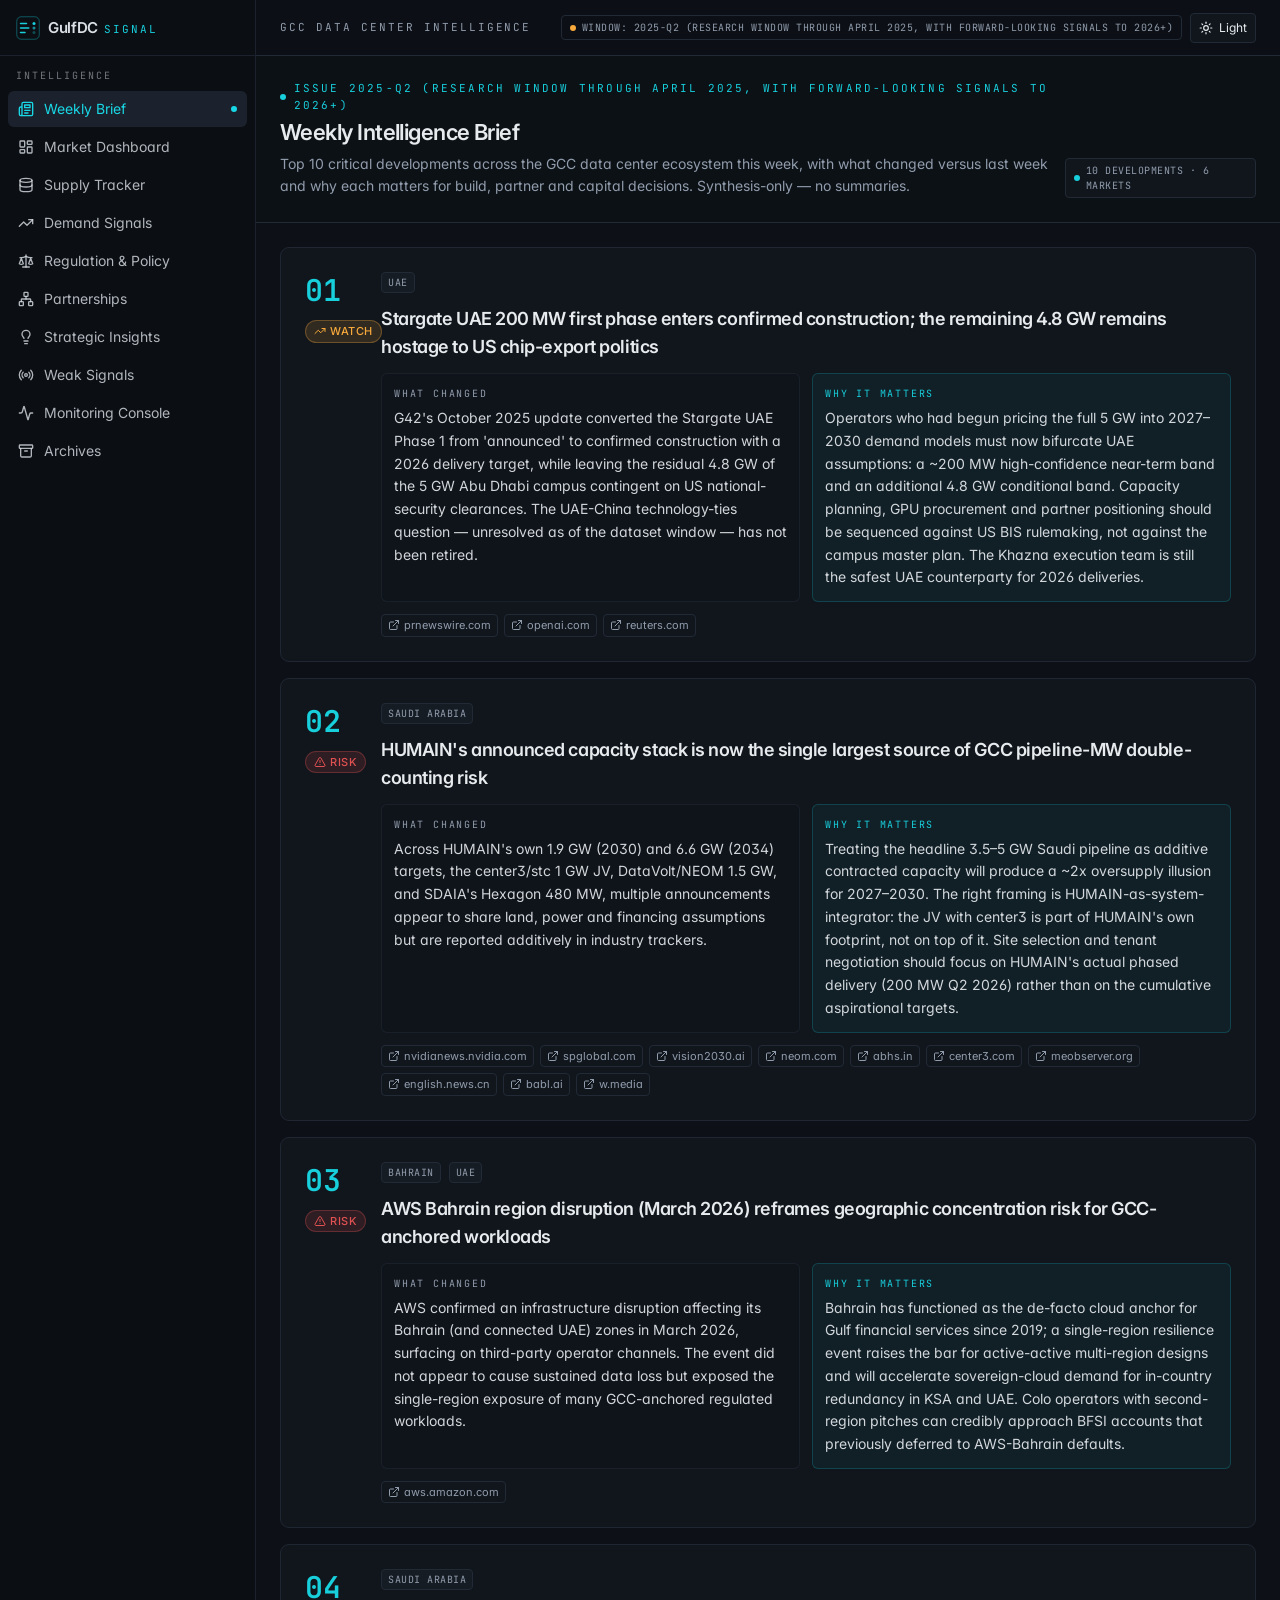
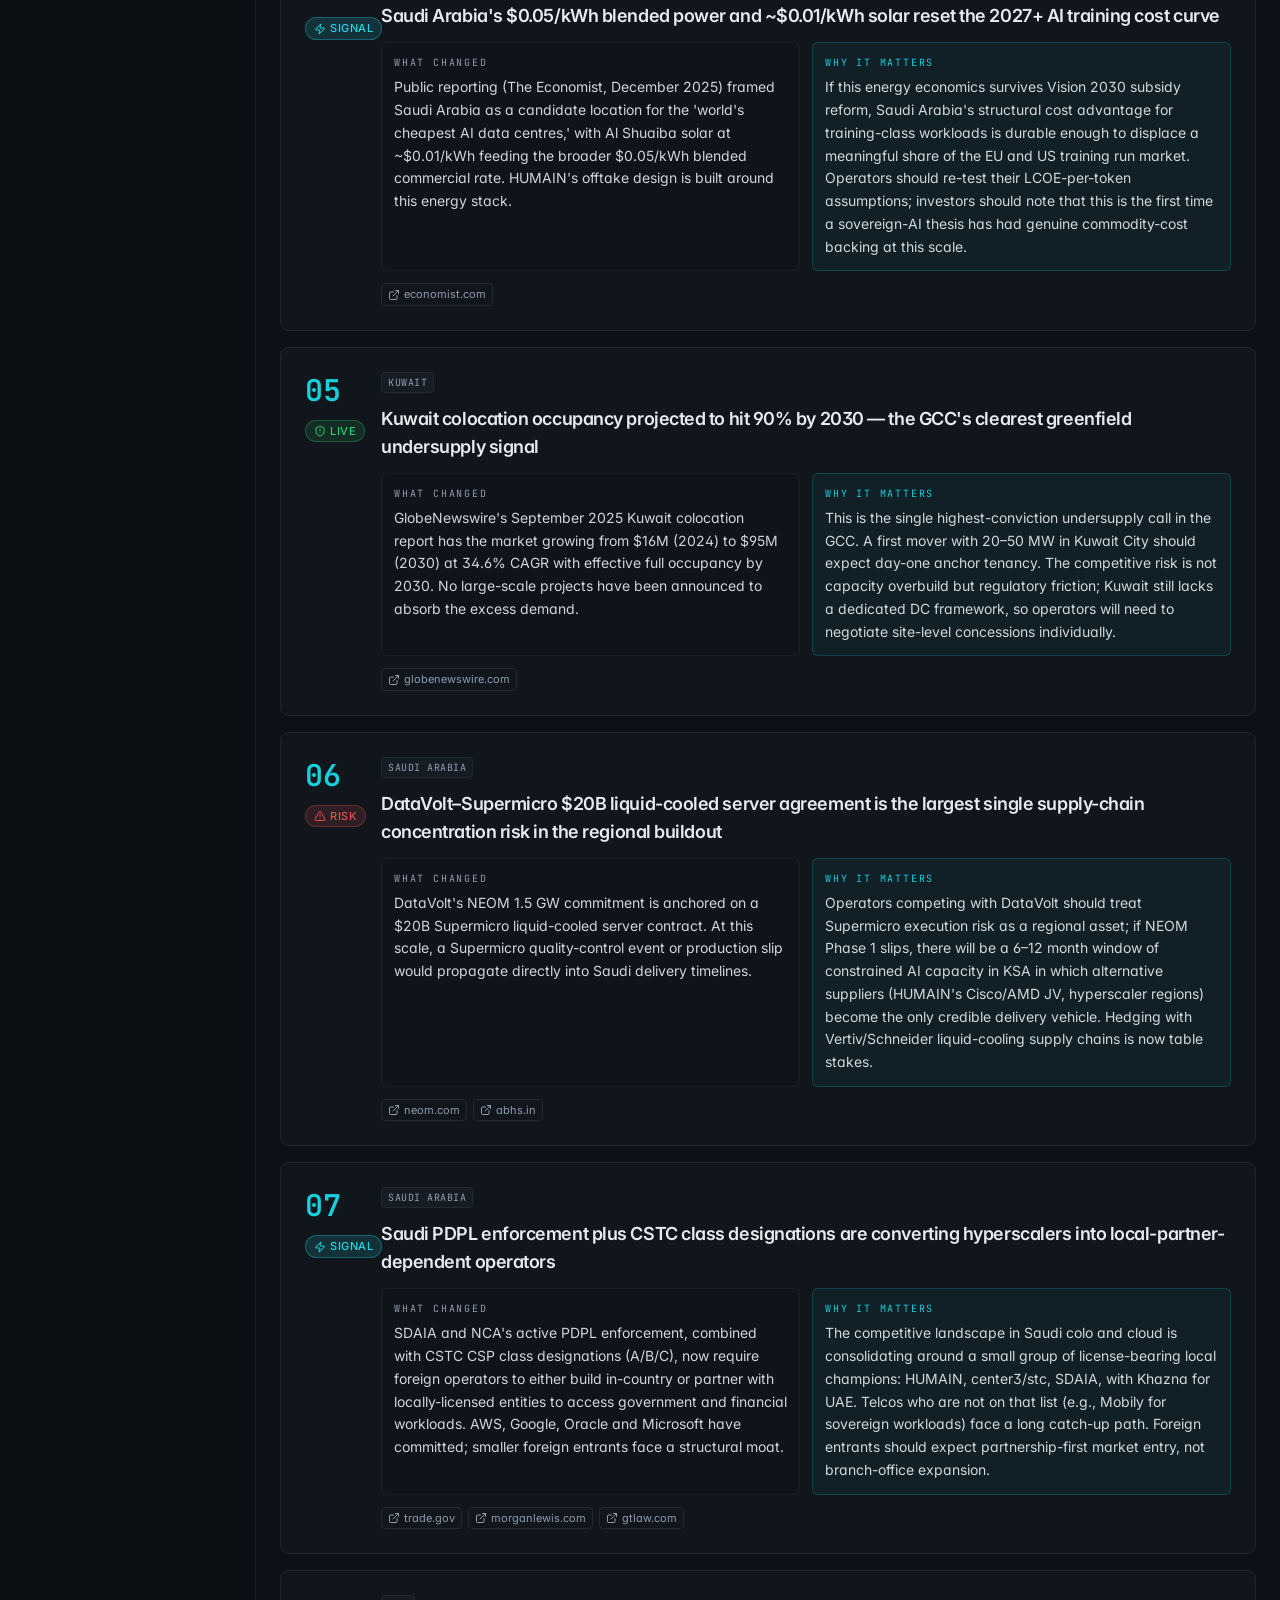
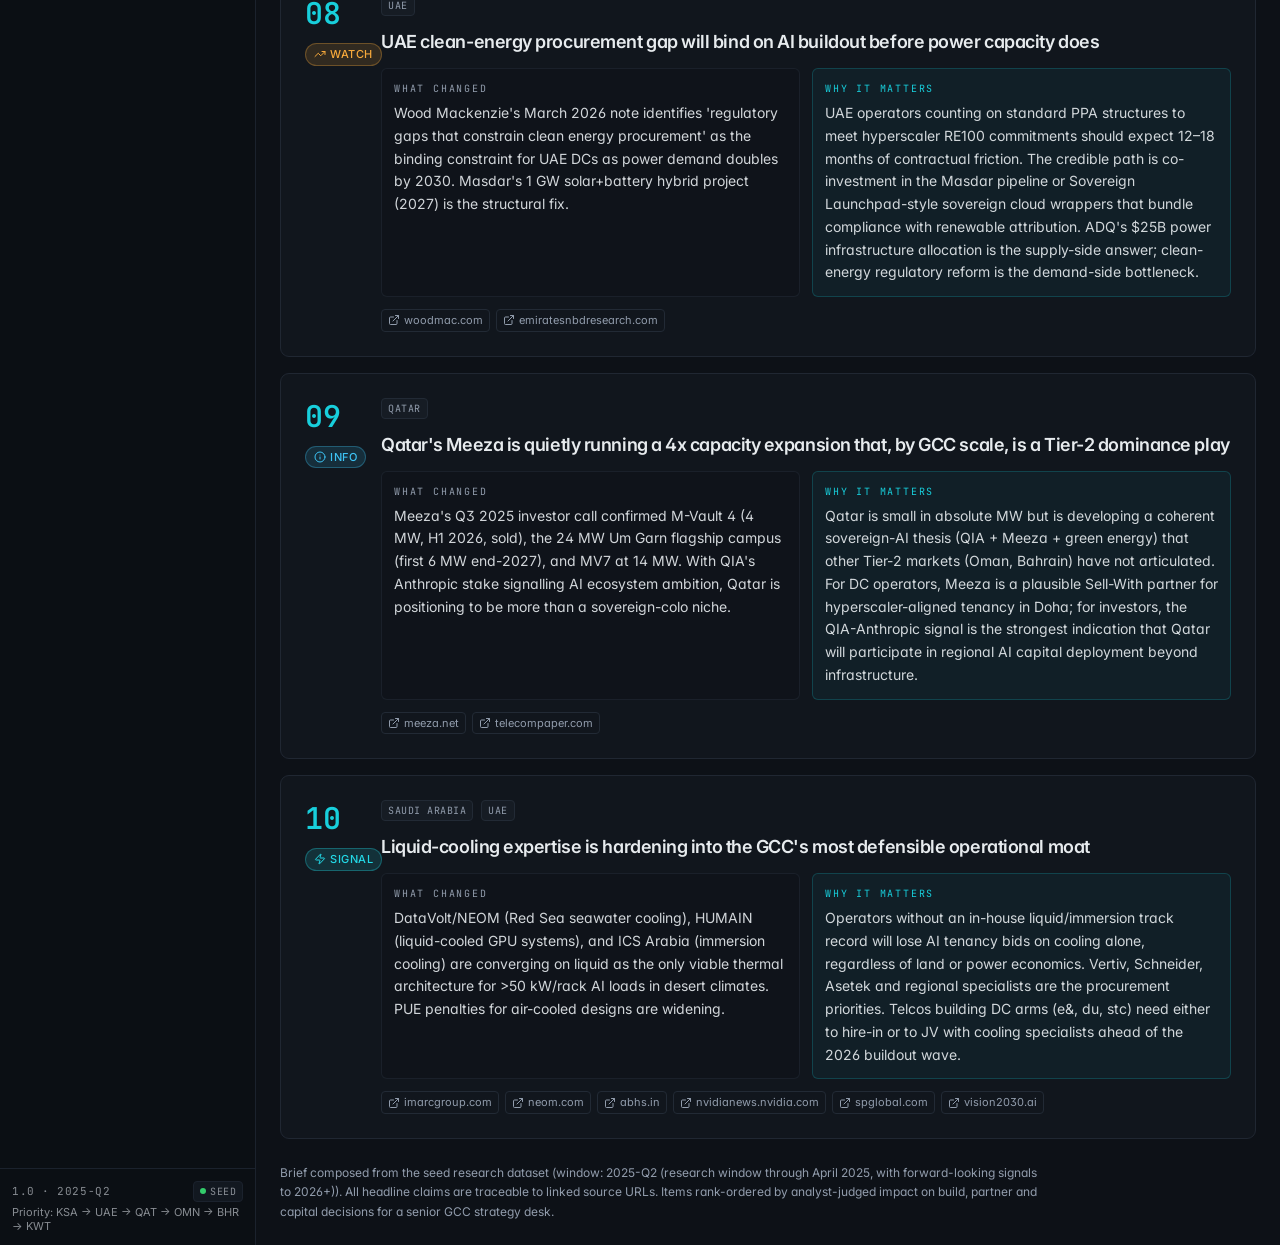
==== commit 4a525943: "Add archives and weekly refresh workflow" ====
--- a/index.html
+++ b/index.html
@@ -12,8 +12,8 @@
       href="https://fonts.googleapis.com/css2?family=Architects+Daughter&family=DM+Sans:ital,opsz,wght@0,9..40,100..1000;1,9..40,100..1000&family=Fira+Code:wght@300..700&family=Geist+Mono:wght@100..900&family=Geist:wght@100..900&family=IBM+Plex+Mono:ital,wght@0,100;0,200;0,300;0,400;0,500;0,600;0,700;1,100;1,200;1,300;1,400;1,500;1,600;1,700&family=IBM+Plex+Sans:ital,wght@0,100..700;1,100..700&family=Inter:ital,opsz,wght@0,14..32,100..900;1,14..32,100..900&family=JetBrains+Mono:ital,wght@0,100..800;1,100..800&family=Libre+Baskerville:ital,wght@0,400;0,700;1,400&family=Lora:ital,wght@0,400..700;1,400..700&family=Merriweather:ital,opsz,wght@0,18..144,300..900;1,18..144,300..900&family=Montserrat:ital,wght@0,100..900;1,100..900&family=Open+Sans:ital,wght@0,300..800;1,300..800&family=Outfit:wght@100..900&family=Oxanium:wght@200..800&family=Playfair+Display:ital,wght@0,400..900;1,400..900&family=Plus+Jakarta+Sans:ital,wght@0,200..800;1,200..800&family=Poppins:ital,wght@0,100;0,200;0,300;0,400;0,500;0,600;0,700;0,800;0,900;1,100;1,200;1,300;1,400;1,500;1,600;1,700;1,800;1,900&family=Roboto+Mono:ital,wght@0,100..700;1,100..700&family=Roboto:ital,wght@0,100..900;1,100..900&family=Source+Code+Pro:ital,wght@0,200..900;1,200..900&family=Source+Serif+4:ital,opsz,wght@0,8..60,200..900;1,8..60,200..900&family=Space+Grotesk:wght@300..700&family=Space+Mono:ital,wght@0,400;0,700;1,400;1,700&display=swap"
       rel="stylesheet"
     />
-    <script type="module" crossorigin src="./assets/index-2_GXzvAp.js"></script>
-    <link rel="stylesheet" crossorigin href="./assets/index-D0licMo8.css">
+    <script type="module" crossorigin src="./assets/index-B2oPw05w.js"></script>
+    <link rel="stylesheet" crossorigin href="./assets/index-BqcwzGaq.css">
   </head>
   <body>
     <div id="root"></div>
--- a/assets/index-BqcwzGaq.css
+++ b/assets/index-BqcwzGaq.css
@@ -0,0 +1 @@
+*,:before,:after{--tw-border-spacing-x: 0;--tw-border-spacing-y: 0;--tw-translate-x: 0;--tw-translate-y: 0;--tw-rotate: 0;--tw-skew-x: 0;--tw-skew-y: 0;--tw-scale-x: 1;--tw-scale-y: 1;--tw-pan-x: ;--tw-pan-y: ;--tw-pinch-zoom: ;--tw-scroll-snap-strictness: proximity;--tw-gradient-from-position: ;--tw-gradient-via-position: ;--tw-gradient-to-position: ;--tw-ordinal: ;--tw-slashed-zero: ;--tw-numeric-figure: ;--tw-numeric-spacing: ;--tw-numeric-fraction: ;--tw-ring-inset: ;--tw-ring-offset-width: 0px;--tw-ring-offset-color: #fff;--tw-ring-color: rgb(59 130 246 / .5);--tw-ring-offset-shadow: 0 0 #0000;--tw-ring-shadow: 0 0 #0000;--tw-shadow: 0 0 #0000;--tw-shadow-colored: 0 0 #0000;--tw-blur: ;--tw-brightness: ;--tw-contrast: ;--tw-grayscale: ;--tw-hue-rotate: ;--tw-invert: ;--tw-saturate: ;--tw-sepia: ;--tw-drop-shadow: ;--tw-backdrop-blur: ;--tw-backdrop-brightness: ;--tw-backdrop-contrast: ;--tw-backdrop-grayscale: ;--tw-backdrop-hue-rotate: ;--tw-backdrop-invert: ;--tw-backdrop-opacity: ;--tw-backdrop-saturate: ;--tw-backdrop-sepia: ;--tw-contain-size: ;--tw-contain-layout: ;--tw-contain-paint: ;--tw-contain-style: }::backdrop{--tw-border-spacing-x: 0;--tw-border-spacing-y: 0;--tw-translate-x: 0;--tw-translate-y: 0;--tw-rotate: 0;--tw-skew-x: 0;--tw-skew-y: 0;--tw-scale-x: 1;--tw-scale-y: 1;--tw-pan-x: ;--tw-pan-y: ;--tw-pinch-zoom: ;--tw-scroll-snap-strictness: proximity;--tw-gradient-from-position: ;--tw-gradient-via-position: ;--tw-gradient-to-position: ;--tw-ordinal: ;--tw-slashed-zero: ;--tw-numeric-figure: ;--tw-numeric-spacing: ;--tw-numeric-fraction: ;--tw-ring-inset: ;--tw-ring-offset-width: 0px;--tw-ring-offset-color: #fff;--tw-ring-color: rgb(59 130 246 / .5);--tw-ring-offset-shadow: 0 0 #0000;--tw-ring-shadow: 0 0 #0000;--tw-shadow: 0 0 #0000;--tw-shadow-colored: 0 0 #0000;--tw-blur: ;--tw-brightness: ;--tw-contrast: ;--tw-grayscale: ;--tw-hue-rotate: ;--tw-invert: ;--tw-saturate: ;--tw-sepia: ;--tw-drop-shadow: ;--tw-backdrop-blur: ;--tw-backdrop-brightness: ;--tw-backdrop-contrast: ;--tw-backdrop-grayscale: ;--tw-backdrop-hue-rotate: ;--tw-backdrop-invert: ;--tw-backdrop-opacity: ;--tw-backdrop-saturate: ;--tw-backdrop-sepia: ;--tw-contain-size: ;--tw-contain-layout: ;--tw-contain-paint: ;--tw-contain-style: }*,:before,:after{box-sizing:border-box;border-width:0;border-style:solid;border-color:#e5e7eb}:before,:after{--tw-content: ""}html,:host{line-height:1.5;-webkit-text-size-adjust:100%;-moz-tab-size:4;-o-tab-size:4;tab-size:4;font-family:var(--font-sans);font-feature-settings:normal;font-variation-settings:normal;-webkit-tap-highlight-color:transparent}body{margin:0;line-height:inherit}hr{height:0;color:inherit;border-top-width:1px}abbr:where([title]){-webkit-text-decoration:underline dotted;text-decoration:underline dotted}h1,h2,h3,h4,h5,h6{font-size:inherit;font-weight:inherit}a{color:inherit;text-decoration:inherit}b,strong{font-weight:bolder}code,kbd,samp,pre{font-family:var(--font-mono);font-feature-settings:normal;font-variation-settings:normal;font-size:1em}small{font-size:80%}sub,sup{font-size:75%;line-height:0;position:relative;vertical-align:baseline}sub{bottom:-.25em}sup{top:-.5em}table{text-indent:0;border-color:inherit;border-collapse:collapse}button,input,optgroup,select,textarea{font-family:inherit;font-feature-settings:inherit;font-variation-settings:inherit;font-size:100%;font-weight:inherit;line-height:inherit;letter-spacing:inherit;color:inherit;margin:0;padding:0}button,select{text-transform:none}button,input:where([type=button]),input:where([type=reset]),input:where([type=submit]){-webkit-appearance:button;background-color:transparent;background-image:none}:-moz-focusring{outline:auto}:-moz-ui-invalid{box-shadow:none}progress{vertical-align:baseline}::-webkit-inner-spin-button,::-webkit-outer-spin-button{height:auto}[type=search]{-webkit-appearance:textfield;outline-offset:-2px}::-webkit-search-decoration{-webkit-appearance:none}::-webkit-file-upload-button{-webkit-appearance:button;font:inherit}summary{display:list-item}blockquote,dl,dd,h1,h2,h3,h4,h5,h6,hr,figure,p,pre{margin:0}fieldset{margin:0;padding:0}legend{padding:0}ol,ul,menu{list-style:none;margin:0;padding:0}dialog{padding:0}textarea{resize:vertical}input::-moz-placeholder,textarea::-moz-placeholder{opacity:1;color:#9ca3af}input::placeholder,textarea::placeholder{opacity:1;color:#9ca3af}button,[role=button]{cursor:pointer}:disabled{cursor:default}img,svg,video,canvas,audio,iframe,embed,object{display:block;vertical-align:middle}img,video{max-width:100%;height:auto}[hidden]:where(:not([hidden=until-found])){display:none}*{--tw-border-opacity: 1;border-color:hsl(var(--border) / var(--tw-border-opacity, 1))}body{--tw-bg-opacity: 1;background-color:hsl(var(--background) / var(--tw-bg-opacity, 1));font-family:var(--font-sans);--tw-text-opacity: 1;color:hsl(var(--foreground) / var(--tw-text-opacity, 1));-webkit-font-smoothing:antialiased;-moz-osx-font-smoothing:grayscale;font-feature-settings:"ss01","cv11"}.num,.tabular{font-variant-numeric:tabular-nums lining-nums}.sr-only{position:absolute;width:1px;height:1px;padding:0;margin:-1px;overflow:hidden;clip:rect(0,0,0,0);white-space:nowrap;border-width:0}.pointer-events-none{pointer-events:none}.pointer-events-auto{pointer-events:auto}.visible{visibility:visible}.invisible{visibility:hidden}.fixed{position:fixed}.absolute{position:absolute}.relative{position:relative}.sticky{position:sticky}.inset-0{inset:0}.inset-x-0{left:0;right:0}.inset-y-0{top:0;bottom:0}.-bottom-12{bottom:-3rem}.-left-12{left:-3rem}.-right-12{right:-3rem}.-top-12{top:-3rem}.bottom-0{bottom:0}.left-0{left:0}.left-1{left:.25rem}.left-1\/2{left:50%}.left-2{left:.5rem}.left-2\.5{left:.625rem}.left-\[50\%\]{left:50%}.right-0{right:0}.right-1{right:.25rem}.right-2{right:.5rem}.right-3{right:.75rem}.right-4{right:1rem}.top-0{top:0}.top-1\.5{top:.375rem}.top-1\/2{top:50%}.top-14{top:3.5rem}.top-2{top:.5rem}.top-3\.5{top:.875rem}.top-4{top:1rem}.top-\[1px\]{top:1px}.top-\[50\%\]{top:50%}.top-\[60\%\]{top:60%}.top-full{top:100%}.z-10{z-index:10}.z-20{z-index:20}.z-30{z-index:30}.z-40{z-index:40}.z-50{z-index:50}.z-\[100\]{z-index:100}.z-\[1\]{z-index:1}.-mx-1{margin-left:-.25rem;margin-right:-.25rem}.mx-2{margin-left:.5rem;margin-right:.5rem}.mx-3\.5{margin-left:.875rem;margin-right:.875rem}.mx-4{margin-left:1rem;margin-right:1rem}.mx-auto{margin-left:auto;margin-right:auto}.my-0\.5{margin-top:.125rem;margin-bottom:.125rem}.my-1{margin-top:.25rem;margin-bottom:.25rem}.-ml-4{margin-left:-1rem}.-mt-4{margin-top:-1rem}.mb-0\.5{margin-bottom:.125rem}.mb-1{margin-bottom:.25rem}.mb-1\.5{margin-bottom:.375rem}.mb-2{margin-bottom:.5rem}.mb-3{margin-bottom:.75rem}.mb-4{margin-bottom:1rem}.ml-1{margin-left:.25rem}.ml-auto{margin-left:auto}.mr-1{margin-right:.25rem}.mr-2{margin-right:.5rem}.mt-0\.5{margin-top:.125rem}.mt-1{margin-top:.25rem}.mt-1\.5{margin-top:.375rem}.mt-2{margin-top:.5rem}.mt-24{margin-top:6rem}.mt-3{margin-top:.75rem}.mt-4{margin-top:1rem}.mt-6{margin-top:1.5rem}.mt-auto{margin-top:auto}.block{display:block}.inline-block{display:inline-block}.flex{display:flex}.inline-flex{display:inline-flex}.table{display:table}.grid{display:grid}.hidden{display:none}.aspect-square{aspect-ratio:1 / 1}.aspect-video{aspect-ratio:16 / 9}.size-4{width:1rem;height:1rem}.h-1{height:.25rem}.h-1\.5{height:.375rem}.h-10{height:2.5rem}.h-11{height:2.75rem}.h-12{height:3rem}.h-14{height:3.5rem}.h-2{height:.5rem}.h-2\.5{height:.625rem}.h-3{height:.75rem}.h-3\.5{height:.875rem}.h-4{height:1rem}.h-5{height:1.25rem}.h-6{height:1.5rem}.h-7{height:1.75rem}.h-8{height:2rem}.h-9{height:2.25rem}.h-\[1px\]{height:1px}.h-\[260px\]{height:260px}.h-\[320px\]{height:320px}.h-\[var\(--radix-navigation-menu-viewport-height\)\]{height:var(--radix-navigation-menu-viewport-height)}.h-\[var\(--radix-select-trigger-height\)\]{height:var(--radix-select-trigger-height)}.h-auto{height:auto}.h-full{height:100%}.h-px{height:1px}.h-svh{height:100svh}.max-h-\[--radix-context-menu-content-available-height\]{max-height:var(--radix-context-menu-content-available-height)}.max-h-\[--radix-select-content-available-height\]{max-height:var(--radix-select-content-available-height)}.max-h-\[300px\]{max-height:300px}.max-h-\[var\(--radix-dropdown-menu-content-available-height\)\]{max-height:var(--radix-dropdown-menu-content-available-height)}.max-h-screen{max-height:100vh}.min-h-0{min-height:0px}.min-h-10{min-height:2.5rem}.min-h-8{min-height:2rem}.min-h-9{min-height:2.25rem}.min-h-\[80px\]{min-height:80px}.min-h-full{min-height:100%}.min-h-screen{min-height:100vh}.min-h-svh{min-height:100svh}.w-0{width:0px}.w-1{width:.25rem}.w-1\.5{width:.375rem}.w-10{width:2.5rem}.w-11{width:2.75rem}.w-2{width:.5rem}.w-2\.5{width:.625rem}.w-3{width:.75rem}.w-3\.5{width:.875rem}.w-3\/4{width:75%}.w-4{width:1rem}.w-5{width:1.25rem}.w-64{width:16rem}.w-7{width:1.75rem}.w-72{width:18rem}.w-8{width:2rem}.w-9{width:2.25rem}.w-\[100px\]{width:100px}.w-\[1px\]{width:1px}.w-\[3px\]{width:3px}.w-\[var\(--sidebar-width\)\]{width:var(--sidebar-width)}.w-auto{width:auto}.w-full{width:100%}.w-max{width:-moz-max-content;width:max-content}.w-px{width:1px}.min-w-0{min-width:0px}.min-w-10{min-width:2.5rem}.min-w-11{min-width:2.75rem}.min-w-5{min-width:1.25rem}.min-w-9{min-width:2.25rem}.min-w-\[12rem\]{min-width:12rem}.min-w-\[8rem\]{min-width:8rem}.min-w-\[var\(--radix-select-trigger-width\)\]{min-width:var(--radix-select-trigger-width)}.max-w-3xl{max-width:48rem}.max-w-\[var\(--skeleton-width\)\]{max-width:var(--skeleton-width)}.max-w-full{max-width:100%}.max-w-lg{max-width:32rem}.max-w-max{max-width:-moz-max-content;max-width:max-content}.max-w-md{max-width:28rem}.max-w-sm{max-width:24rem}.flex-1{flex:1 1 0%}.shrink-0{flex-shrink:0}.grow{flex-grow:1}.grow-0{flex-grow:0}.basis-full{flex-basis:100%}.caption-bottom{caption-side:bottom}.border-collapse{border-collapse:collapse}.origin-\[--radix-context-menu-content-transform-origin\]{transform-origin:var(--radix-context-menu-content-transform-origin)}.origin-\[--radix-dropdown-menu-content-transform-origin\]{transform-origin:var(--radix-dropdown-menu-content-transform-origin)}.origin-\[--radix-hover-card-content-transform-origin\]{transform-origin:var(--radix-hover-card-content-transform-origin)}.origin-\[--radix-menubar-content-transform-origin\]{transform-origin:var(--radix-menubar-content-transform-origin)}.origin-\[--radix-popover-content-transform-origin\]{transform-origin:var(--radix-popover-content-transform-origin)}.origin-\[--radix-select-content-transform-origin\]{transform-origin:var(--radix-select-content-transform-origin)}.origin-\[--radix-tooltip-content-transform-origin\]{transform-origin:var(--radix-tooltip-content-transform-origin)}.-translate-x-1\/2{--tw-translate-x: -50%;transform:translate(var(--tw-translate-x),var(--tw-translate-y)) rotate(var(--tw-rotate)) skew(var(--tw-skew-x)) skewY(var(--tw-skew-y)) scaleX(var(--tw-scale-x)) scaleY(var(--tw-scale-y))}.-translate-x-full{--tw-translate-x: -100%;transform:translate(var(--tw-translate-x),var(--tw-translate-y)) rotate(var(--tw-rotate)) skew(var(--tw-skew-x)) skewY(var(--tw-skew-y)) scaleX(var(--tw-scale-x)) scaleY(var(--tw-scale-y))}.-translate-x-px{--tw-translate-x: -1px;transform:translate(var(--tw-translate-x),var(--tw-translate-y)) rotate(var(--tw-rotate)) skew(var(--tw-skew-x)) skewY(var(--tw-skew-y)) scaleX(var(--tw-scale-x)) scaleY(var(--tw-scale-y))}.-translate-y-1\/2{--tw-translate-y: -50%;transform:translate(var(--tw-translate-x),var(--tw-translate-y)) rotate(var(--tw-rotate)) skew(var(--tw-skew-x)) skewY(var(--tw-skew-y)) scaleX(var(--tw-scale-x)) scaleY(var(--tw-scale-y))}.translate-x-0{--tw-translate-x: 0px;transform:translate(var(--tw-translate-x),var(--tw-translate-y)) rotate(var(--tw-rotate)) skew(var(--tw-skew-x)) skewY(var(--tw-skew-y)) scaleX(var(--tw-scale-x)) scaleY(var(--tw-scale-y))}.translate-x-\[-50\%\]{--tw-translate-x: -50%;transform:translate(var(--tw-translate-x),var(--tw-translate-y)) rotate(var(--tw-rotate)) skew(var(--tw-skew-x)) skewY(var(--tw-skew-y)) scaleX(var(--tw-scale-x)) scaleY(var(--tw-scale-y))}.translate-x-px{--tw-translate-x: 1px;transform:translate(var(--tw-translate-x),var(--tw-translate-y)) rotate(var(--tw-rotate)) skew(var(--tw-skew-x)) skewY(var(--tw-skew-y)) scaleX(var(--tw-scale-x)) scaleY(var(--tw-scale-y))}.translate-y-\[-50\%\]{--tw-translate-y: -50%;transform:translate(var(--tw-translate-x),var(--tw-translate-y)) rotate(var(--tw-rotate)) skew(var(--tw-skew-x)) skewY(var(--tw-skew-y)) scaleX(var(--tw-scale-x)) scaleY(var(--tw-scale-y))}.rotate-45{--tw-rotate: 45deg;transform:translate(var(--tw-translate-x),var(--tw-translate-y)) rotate(var(--tw-rotate)) skew(var(--tw-skew-x)) skewY(var(--tw-skew-y)) scaleX(var(--tw-scale-x)) scaleY(var(--tw-scale-y))}.rotate-90{--tw-rotate: 90deg;transform:translate(var(--tw-translate-x),var(--tw-translate-y)) rotate(var(--tw-rotate)) skew(var(--tw-skew-x)) skewY(var(--tw-skew-y)) scaleX(var(--tw-scale-x)) scaleY(var(--tw-scale-y))}.transform{transform:translate(var(--tw-translate-x),var(--tw-translate-y)) rotate(var(--tw-rotate)) skew(var(--tw-skew-x)) skewY(var(--tw-skew-y)) scaleX(var(--tw-scale-x)) scaleY(var(--tw-scale-y))}@keyframes pulse{50%{opacity:.5}}.animate-pulse{animation:pulse 2s cubic-bezier(.4,0,.6,1) infinite}.cursor-default{cursor:default}.cursor-pointer{cursor:pointer}.touch-none{touch-action:none}.select-none{-webkit-user-select:none;-moz-user-select:none;user-select:none}.list-none{list-style-type:none}.flex-row{flex-direction:row}.flex-col{flex-direction:column}.flex-col-reverse{flex-direction:column-reverse}.flex-wrap{flex-wrap:wrap}.items-start{align-items:flex-start}.items-end{align-items:flex-end}.items-center{align-items:center}.items-baseline{align-items:baseline}.items-stretch{align-items:stretch}.justify-center{justify-content:center}.justify-between{justify-content:space-between}.gap-1{gap:.25rem}.gap-1\.5{gap:.375rem}.gap-2{gap:.5rem}.gap-2\.5{gap:.625rem}.gap-3{gap:.75rem}.gap-4{gap:1rem}.space-x-1>:not([hidden])~:not([hidden]){--tw-space-x-reverse: 0;margin-right:calc(.25rem * var(--tw-space-x-reverse));margin-left:calc(.25rem * calc(1 - var(--tw-space-x-reverse)))}.space-x-4>:not([hidden])~:not([hidden]){--tw-space-x-reverse: 0;margin-right:calc(1rem * var(--tw-space-x-reverse));margin-left:calc(1rem * calc(1 - var(--tw-space-x-reverse)))}.space-y-1>:not([hidden])~:not([hidden]){--tw-space-y-reverse: 0;margin-top:calc(.25rem * calc(1 - var(--tw-space-y-reverse)));margin-bottom:calc(.25rem * var(--tw-space-y-reverse))}.space-y-1\.5>:not([hidden])~:not([hidden]){--tw-space-y-reverse: 0;margin-top:calc(.375rem * calc(1 - var(--tw-space-y-reverse)));margin-bottom:calc(.375rem * var(--tw-space-y-reverse))}.space-y-2>:not([hidden])~:not([hidden]){--tw-space-y-reverse: 0;margin-top:calc(.5rem * calc(1 - var(--tw-space-y-reverse)));margin-bottom:calc(.5rem * var(--tw-space-y-reverse))}.space-y-2\.5>:not([hidden])~:not([hidden]){--tw-space-y-reverse: 0;margin-top:calc(.625rem * calc(1 - var(--tw-space-y-reverse)));margin-bottom:calc(.625rem * var(--tw-space-y-reverse))}.space-y-3>:not([hidden])~:not([hidden]){--tw-space-y-reverse: 0;margin-top:calc(.75rem * calc(1 - var(--tw-space-y-reverse)));margin-bottom:calc(.75rem * var(--tw-space-y-reverse))}.space-y-4>:not([hidden])~:not([hidden]){--tw-space-y-reverse: 0;margin-top:calc(1rem * calc(1 - var(--tw-space-y-reverse)));margin-bottom:calc(1rem * var(--tw-space-y-reverse))}.space-y-6>:not([hidden])~:not([hidden]){--tw-space-y-reverse: 0;margin-top:calc(1.5rem * calc(1 - var(--tw-space-y-reverse)));margin-bottom:calc(1.5rem * var(--tw-space-y-reverse))}.overflow-auto{overflow:auto}.overflow-hidden{overflow:hidden}.overflow-x-auto{overflow-x:auto}.overflow-y-auto{overflow-y:auto}.overflow-x-hidden{overflow-x:hidden}.truncate{overflow:hidden;text-overflow:ellipsis;white-space:nowrap}.whitespace-nowrap{white-space:nowrap}.break-words{overflow-wrap:break-word}.rounded{border-radius:.25rem}.rounded-\[2px\]{border-radius:2px}.rounded-\[inherit\]{border-radius:inherit}.rounded-full{border-radius:9999px}.rounded-lg{border-radius:.5625rem}.rounded-md{border-radius:.375rem}.rounded-sm{border-radius:.1875rem}.rounded-xl{border-radius:.75rem}.rounded-t-\[10px\]{border-top-left-radius:10px;border-top-right-radius:10px}.rounded-tl-sm{border-top-left-radius:.1875rem}.border{border-width:1px}.border-2{border-width:2px}.border-\[1\.5px\]{border-width:1.5px}.border-y{border-top-width:1px;border-bottom-width:1px}.border-b{border-bottom-width:1px}.border-l{border-left-width:1px}.border-r{border-right-width:1px}.border-t{border-top-width:1px}.border-dashed{border-style:dashed}.border-\[--color-border\]{border-color:var(--color-border)}.border-\[hsl\(var\(--signal-info\)\)\]\/30{border-color:hsl(var(--signal-info) / .3)}.border-\[hsl\(var\(--signal-risk\)\)\]\/25{border-color:hsl(var(--signal-risk) / .25)}.border-\[hsl\(var\(--signal-risk\)\)\]\/30{border-color:hsl(var(--signal-risk) / .3)}.border-\[hsl\(var\(--signal-watch\)\)\]\/30{border-color:hsl(var(--signal-watch) / .3)}.border-border{--tw-border-opacity: 1;border-color:hsl(var(--border) / var(--tw-border-opacity, 1))}.border-border\/40{border-color:hsl(var(--border) / .4)}.border-border\/50{border-color:hsl(var(--border) / .5)}.border-border\/60{border-color:hsl(var(--border) / .6)}.border-card-border{--tw-border-opacity: 1;border-color:hsl(var(--card-border) / var(--tw-border-opacity, 1))}.border-destructive{--tw-border-opacity: 1;border-color:hsl(var(--destructive) / var(--tw-border-opacity, 1))}.border-destructive-border{border-color:var(--destructive-border)}.border-destructive\/50{border-color:hsl(var(--destructive) / .5)}.border-input{--tw-border-opacity: 1;border-color:hsl(var(--input) / var(--tw-border-opacity, 1))}.border-primary{--tw-border-opacity: 1;border-color:hsl(var(--primary) / var(--tw-border-opacity, 1))}.border-primary-border{border-color:var(--primary-border)}.border-primary\/20{border-color:hsl(var(--primary) / .2)}.border-primary\/30{border-color:hsl(var(--primary) / .3)}.border-secondary-border{border-color:var(--secondary-border)}.border-sidebar-border{--tw-border-opacity: 1;border-color:hsl(var(--sidebar-border) / var(--tw-border-opacity, 1))}.border-transparent{border-color:transparent}.border-l-transparent{border-left-color:transparent}.border-t-transparent{border-top-color:transparent}.bg-\[--color-bg\]{background-color:var(--color-bg)}.bg-\[hsl\(var\(--signal-info\)\)\]\/5{background-color:hsl(var(--signal-info) / .05)}.bg-\[hsl\(var\(--signal-live\)\)\]{background-color:hsl(var(--signal-live))}.bg-\[hsl\(var\(--signal-risk\)\)\]\/5{background-color:hsl(var(--signal-risk) / .05)}.bg-\[hsl\(var\(--signal-watch\)\)\]{background-color:hsl(var(--signal-watch))}.bg-\[hsl\(var\(--signal-watch\)\)\]\/5{background-color:hsl(var(--signal-watch) / .05)}.bg-accent{--tw-bg-opacity: 1;background-color:hsl(var(--accent) / var(--tw-bg-opacity, 1))}.bg-background{--tw-bg-opacity: 1;background-color:hsl(var(--background) / var(--tw-bg-opacity, 1))}.bg-background\/40{background-color:hsl(var(--background) / .4)}.bg-background\/45{background-color:hsl(var(--background) / .45)}.bg-background\/50{background-color:hsl(var(--background) / .5)}.bg-background\/60{background-color:hsl(var(--background) / .6)}.bg-background\/85{background-color:hsl(var(--background) / .85)}.bg-background\/90{background-color:hsl(var(--background) / .9)}.bg-black\/50{background-color:#00000080}.bg-black\/80{background-color:#000c}.bg-border{--tw-bg-opacity: 1;background-color:hsl(var(--border) / var(--tw-bg-opacity, 1))}.bg-card{--tw-bg-opacity: 1;background-color:hsl(var(--card) / var(--tw-bg-opacity, 1))}.bg-card\/60{background-color:hsl(var(--card) / .6)}.bg-current{background-color:currentColor}.bg-destructive{--tw-bg-opacity: 1;background-color:hsl(var(--destructive) / var(--tw-bg-opacity, 1))}.bg-foreground{--tw-bg-opacity: 1;background-color:hsl(var(--foreground) / var(--tw-bg-opacity, 1))}.bg-gray-50{--tw-bg-opacity: 1;background-color:rgb(249 250 251 / var(--tw-bg-opacity, 1))}.bg-muted{--tw-bg-opacity: 1;background-color:hsl(var(--muted) / var(--tw-bg-opacity, 1))}.bg-muted\/40{background-color:hsl(var(--muted) / .4)}.bg-muted\/50{background-color:hsl(var(--muted) / .5)}.bg-popover{--tw-bg-opacity: 1;background-color:hsl(var(--popover) / var(--tw-bg-opacity, 1))}.bg-primary{--tw-bg-opacity: 1;background-color:hsl(var(--primary) / var(--tw-bg-opacity, 1))}.bg-primary\/10{background-color:hsl(var(--primary) / .1)}.bg-primary\/20{background-color:hsl(var(--primary) / .2)}.bg-primary\/5{background-color:hsl(var(--primary) / .05)}.bg-primary\/70{background-color:hsl(var(--primary) / .7)}.bg-secondary{--tw-bg-opacity: 1;background-color:hsl(var(--secondary) / var(--tw-bg-opacity, 1))}.bg-sidebar{--tw-bg-opacity: 1;background-color:hsl(var(--sidebar) / var(--tw-bg-opacity, 1))}.bg-sidebar-accent{--tw-bg-opacity: 1;background-color:hsl(var(--sidebar-accent) / var(--tw-bg-opacity, 1))}.bg-sidebar-accent\/50{background-color:hsl(var(--sidebar-accent) / .5)}.bg-sidebar-border{--tw-bg-opacity: 1;background-color:hsl(var(--sidebar-border) / var(--tw-bg-opacity, 1))}.bg-sidebar-primary{--tw-bg-opacity: 1;background-color:hsl(var(--sidebar-primary) / var(--tw-bg-opacity, 1))}.bg-transparent{background-color:transparent}.fill-current{fill:currentColor}.p-0{padding:0}.p-1{padding:.25rem}.p-1\.5{padding:.375rem}.p-10{padding:2.5rem}.p-2{padding:.5rem}.p-2\.5{padding:.625rem}.p-3{padding:.75rem}.p-4{padding:1rem}.p-5{padding:1.25rem}.p-6{padding:1.5rem}.p-\[1px\]{padding:1px}.px-1{padding-left:.25rem;padding-right:.25rem}.px-1\.5{padding-left:.375rem;padding-right:.375rem}.px-2{padding-left:.5rem;padding-right:.5rem}.px-2\.5{padding-left:.625rem;padding-right:.625rem}.px-3{padding-left:.75rem;padding-right:.75rem}.px-4{padding-left:1rem;padding-right:1rem}.px-5{padding-left:1.25rem;padding-right:1.25rem}.px-8{padding-left:2rem;padding-right:2rem}.py-0\.5{padding-top:.125rem;padding-bottom:.125rem}.py-1{padding-top:.25rem;padding-bottom:.25rem}.py-1\.5{padding-top:.375rem;padding-bottom:.375rem}.py-2{padding-top:.5rem;padding-bottom:.5rem}.py-3{padding-top:.75rem;padding-bottom:.75rem}.py-4{padding-top:1rem;padding-bottom:1rem}.py-5{padding-top:1.25rem;padding-bottom:1.25rem}.py-6{padding-top:1.5rem;padding-bottom:1.5rem}.pb-10{padding-bottom:2.5rem}.pb-2{padding-bottom:.5rem}.pb-3{padding-bottom:.75rem}.pb-4{padding-bottom:1rem}.pb-8{padding-bottom:2rem}.pl-2\.5{padding-left:.625rem}.pl-4{padding-left:1rem}.pl-8{padding-left:2rem}.pr-2{padding-right:.5rem}.pr-2\.5{padding-right:.625rem}.pr-3{padding-right:.75rem}.pr-8{padding-right:2rem}.pt-0{padding-top:0}.pt-1{padding-top:.25rem}.pt-3{padding-top:.75rem}.pt-4{padding-top:1rem}.pt-6{padding-top:1.5rem}.text-left{text-align:left}.text-center{text-align:center}.text-right{text-align:right}.align-middle{vertical-align:middle}.align-text-bottom{vertical-align:text-bottom}.font-mono{font-family:var(--font-mono)}.text-2xl{font-size:1.5rem;line-height:2rem}.text-\[0\.8rem\]{font-size:.8rem}.text-\[10px\]{font-size:10px}.text-\[11px\]{font-size:11px}.text-\[15px\]{font-size:15px}.text-\[9px\]{font-size:9px}.text-base{font-size:1rem;line-height:1.5rem}.text-lg{font-size:1.125rem;line-height:1.75rem}.text-sm{font-size:.875rem;line-height:1.25rem}.text-xl{font-size:1.25rem;line-height:1.75rem}.text-xs{font-size:.75rem;line-height:1rem}.font-bold{font-weight:700}.font-medium{font-weight:500}.font-normal{font-weight:400}.font-semibold{font-weight:600}.uppercase{text-transform:uppercase}.tabular-nums{--tw-numeric-spacing: tabular-nums;font-variant-numeric:var(--tw-ordinal) var(--tw-slashed-zero) var(--tw-numeric-figure) var(--tw-numeric-spacing) var(--tw-numeric-fraction)}.leading-none{line-height:1}.leading-relaxed{line-height:1.625}.leading-snug{line-height:1.375}.leading-tight{line-height:1.25}.tracking-\[0\.16em\]{letter-spacing:.16em}.tracking-\[0\.18em\]{letter-spacing:.18em}.tracking-\[0\.2em\]{letter-spacing:.2em}.tracking-tight{letter-spacing:-.025em}.tracking-wider{letter-spacing:.05em}.tracking-widest{letter-spacing:.1em}.text-\[hsl\(var\(--signal-info\)\)\]{color:hsl(var(--signal-info))}.text-\[hsl\(var\(--signal-live\)\)\]{color:hsl(var(--signal-live))}.text-\[hsl\(var\(--signal-risk\)\)\]{color:hsl(var(--signal-risk))}.text-\[hsl\(var\(--signal-watch\)\)\]{color:hsl(var(--signal-watch))}.text-accent-foreground{--tw-text-opacity: 1;color:hsl(var(--accent-foreground) / var(--tw-text-opacity, 1))}.text-card-foreground{--tw-text-opacity: 1;color:hsl(var(--card-foreground) / var(--tw-text-opacity, 1))}.text-current{color:currentColor}.text-destructive{--tw-text-opacity: 1;color:hsl(var(--destructive) / var(--tw-text-opacity, 1))}.text-destructive-foreground{--tw-text-opacity: 1;color:hsl(var(--destructive-foreground) / var(--tw-text-opacity, 1))}.text-foreground{--tw-text-opacity: 1;color:hsl(var(--foreground) / var(--tw-text-opacity, 1))}.text-foreground\/50{color:hsl(var(--foreground) / .5)}.text-foreground\/80{color:hsl(var(--foreground) / .8)}.text-foreground\/85{color:hsl(var(--foreground) / .85)}.text-foreground\/90{color:hsl(var(--foreground) / .9)}.text-gray-600{--tw-text-opacity: 1;color:rgb(75 85 99 / var(--tw-text-opacity, 1))}.text-gray-900{--tw-text-opacity: 1;color:rgb(17 24 39 / var(--tw-text-opacity, 1))}.text-muted-foreground{--tw-text-opacity: 1;color:hsl(var(--muted-foreground) / var(--tw-text-opacity, 1))}.text-popover-foreground{--tw-text-opacity: 1;color:hsl(var(--popover-foreground) / var(--tw-text-opacity, 1))}.text-primary{--tw-text-opacity: 1;color:hsl(var(--primary) / var(--tw-text-opacity, 1))}.text-primary-foreground{--tw-text-opacity: 1;color:hsl(var(--primary-foreground) / var(--tw-text-opacity, 1))}.text-primary\/80{color:hsl(var(--primary) / .8)}.text-red-500{--tw-text-opacity: 1;color:rgb(239 68 68 / var(--tw-text-opacity, 1))}.text-secondary-foreground{--tw-text-opacity: 1;color:hsl(var(--secondary-foreground) / var(--tw-text-opacity, 1))}.text-sidebar-foreground{--tw-text-opacity: 1;color:hsl(var(--sidebar-foreground) / var(--tw-text-opacity, 1))}.text-sidebar-foreground\/50{color:hsl(var(--sidebar-foreground) / .5)}.text-sidebar-foreground\/60{color:hsl(var(--sidebar-foreground) / .6)}.text-sidebar-foreground\/70{color:hsl(var(--sidebar-foreground) / .7)}.text-sidebar-foreground\/80{color:hsl(var(--sidebar-foreground) / .8)}.text-sidebar-primary{--tw-text-opacity: 1;color:hsl(var(--sidebar-primary) / var(--tw-text-opacity, 1))}.underline-offset-2{text-underline-offset:2px}.opacity-0{opacity:0}.opacity-50{opacity:.5}.opacity-60{opacity:.6}.opacity-70{opacity:.7}.opacity-90{opacity:.9}.shadow-\[0_0_0_1px_hsl\(var\(--sidebar-border\)\)\]{--tw-shadow: 0 0 0 1px hsl(var(--sidebar-border));--tw-shadow-colored: 0 0 0 1px var(--tw-shadow-color);box-shadow:var(--tw-ring-offset-shadow, 0 0 #0000),var(--tw-ring-shadow, 0 0 #0000),var(--tw-shadow)}.shadow-lg{--tw-shadow: 0 10px 15px -3px rgb(0 0 0 / .1), 0 4px 6px -4px rgb(0 0 0 / .1);--tw-shadow-colored: 0 10px 15px -3px var(--tw-shadow-color), 0 4px 6px -4px var(--tw-shadow-color);box-shadow:var(--tw-ring-offset-shadow, 0 0 #0000),var(--tw-ring-shadow, 0 0 #0000),var(--tw-shadow)}.shadow-md{--tw-shadow: 0 4px 6px -1px rgb(0 0 0 / .1), 0 2px 4px -2px rgb(0 0 0 / .1);--tw-shadow-colored: 0 4px 6px -1px var(--tw-shadow-color), 0 2px 4px -2px var(--tw-shadow-color);box-shadow:var(--tw-ring-offset-shadow, 0 0 #0000),var(--tw-ring-shadow, 0 0 #0000),var(--tw-shadow)}.shadow-none{--tw-shadow: 0 0 #0000;--tw-shadow-colored: 0 0 #0000;box-shadow:var(--tw-ring-offset-shadow, 0 0 #0000),var(--tw-ring-shadow, 0 0 #0000),var(--tw-shadow)}.shadow-sm{--tw-shadow: 0 1px 2px 0 rgb(0 0 0 / .05);--tw-shadow-colored: 0 1px 2px 0 var(--tw-shadow-color);box-shadow:var(--tw-ring-offset-shadow, 0 0 #0000),var(--tw-ring-shadow, 0 0 #0000),var(--tw-shadow)}.shadow-xl{--tw-shadow: 0 20px 25px -5px rgb(0 0 0 / .1), 0 8px 10px -6px rgb(0 0 0 / .1);--tw-shadow-colored: 0 20px 25px -5px var(--tw-shadow-color), 0 8px 10px -6px var(--tw-shadow-color);box-shadow:var(--tw-ring-offset-shadow, 0 0 #0000),var(--tw-ring-shadow, 0 0 #0000),var(--tw-shadow)}.outline-none{outline:2px solid transparent;outline-offset:2px}.outline{outline-style:solid}.outline-2{outline-width:2px}.outline-offset-2{outline-offset:2px}.outline-transparent{outline-color:transparent}.ring-0{--tw-ring-offset-shadow: var(--tw-ring-inset) 0 0 0 var(--tw-ring-offset-width) var(--tw-ring-offset-color);--tw-ring-shadow: var(--tw-ring-inset) 0 0 0 calc(0px + var(--tw-ring-offset-width)) var(--tw-ring-color);box-shadow:var(--tw-ring-offset-shadow),var(--tw-ring-shadow),var(--tw-shadow, 0 0 #0000)}.ring-2{--tw-ring-offset-shadow: var(--tw-ring-inset) 0 0 0 var(--tw-ring-offset-width) var(--tw-ring-offset-color);--tw-ring-shadow: var(--tw-ring-inset) 0 0 0 calc(2px + var(--tw-ring-offset-width)) var(--tw-ring-color);box-shadow:var(--tw-ring-offset-shadow),var(--tw-ring-shadow),var(--tw-shadow, 0 0 #0000)}.ring-ring{--tw-ring-opacity: 1;--tw-ring-color: hsl(var(--ring) / var(--tw-ring-opacity, 1))}.ring-sidebar-ring{--tw-ring-opacity: 1;--tw-ring-color: hsl(var(--sidebar-ring) / var(--tw-ring-opacity, 1))}.ring-offset-background{--tw-ring-offset-color: hsl(var(--background) / 1)}.filter{filter:var(--tw-blur) var(--tw-brightness) var(--tw-contrast) var(--tw-grayscale) var(--tw-hue-rotate) var(--tw-invert) var(--tw-saturate) var(--tw-sepia) var(--tw-drop-shadow)}.backdrop-blur{--tw-backdrop-blur: blur(8px);-webkit-backdrop-filter:var(--tw-backdrop-blur) var(--tw-backdrop-brightness) var(--tw-backdrop-contrast) var(--tw-backdrop-grayscale) var(--tw-backdrop-hue-rotate) var(--tw-backdrop-invert) var(--tw-backdrop-opacity) var(--tw-backdrop-saturate) var(--tw-backdrop-sepia);backdrop-filter:var(--tw-backdrop-blur) var(--tw-backdrop-brightness) var(--tw-backdrop-contrast) var(--tw-backdrop-grayscale) var(--tw-backdrop-hue-rotate) var(--tw-backdrop-invert) var(--tw-backdrop-opacity) var(--tw-backdrop-saturate) var(--tw-backdrop-sepia)}.transition{transition-property:color,background-color,border-color,text-decoration-color,fill,stroke,opacity,box-shadow,transform,filter,backdrop-filter;transition-timing-function:cubic-bezier(.4,0,.2,1);transition-duration:.15s}.transition-\[left\,right\,width\]{transition-property:left,right,width;transition-timing-function:cubic-bezier(.4,0,.2,1);transition-duration:.15s}.transition-\[margin\,opacity\]{transition-property:margin,opacity;transition-timing-function:cubic-bezier(.4,0,.2,1);transition-duration:.15s}.transition-\[width\,height\,padding\]{transition-property:width,height,padding;transition-timing-function:cubic-bezier(.4,0,.2,1);transition-duration:.15s}.transition-\[width\]{transition-property:width;transition-timing-function:cubic-bezier(.4,0,.2,1);transition-duration:.15s}.transition-all{transition-property:all;transition-timing-function:cubic-bezier(.4,0,.2,1);transition-duration:.15s}.transition-colors{transition-property:color,background-color,border-color,text-decoration-color,fill,stroke;transition-timing-function:cubic-bezier(.4,0,.2,1);transition-duration:.15s}.transition-opacity{transition-property:opacity;transition-timing-function:cubic-bezier(.4,0,.2,1);transition-duration:.15s}.transition-transform{transition-property:transform;transition-timing-function:cubic-bezier(.4,0,.2,1);transition-duration:.15s}.duration-1000{transition-duration:1s}.duration-200{transition-duration:.2s}.ease-in-out{transition-timing-function:cubic-bezier(.4,0,.2,1)}.ease-linear{transition-timing-function:linear}@keyframes enter{0%{opacity:var(--tw-enter-opacity, 1);transform:translate3d(var(--tw-enter-translate-x, 0),var(--tw-enter-translate-y, 0),0) scale3d(var(--tw-enter-scale, 1),var(--tw-enter-scale, 1),var(--tw-enter-scale, 1)) rotate(var(--tw-enter-rotate, 0))}}@keyframes exit{to{opacity:var(--tw-exit-opacity, 1);transform:translate3d(var(--tw-exit-translate-x, 0),var(--tw-exit-translate-y, 0),0) scale3d(var(--tw-exit-scale, 1),var(--tw-exit-scale, 1),var(--tw-exit-scale, 1)) rotate(var(--tw-exit-rotate, 0))}}.animate-in{animation-name:enter;animation-duration:.15s;--tw-enter-opacity: initial;--tw-enter-scale: initial;--tw-enter-rotate: initial;--tw-enter-translate-x: initial;--tw-enter-translate-y: initial}.fade-in-0{--tw-enter-opacity: 0}.fade-in-80{--tw-enter-opacity: .8}.zoom-in-95{--tw-enter-scale: .95}.duration-1000{animation-duration:1s}.duration-200{animation-duration:.2s}.ease-in-out{animation-timing-function:cubic-bezier(.4,0,.2,1)}.ease-linear{animation-timing-function:linear}.running{animation-play-state:running}input[type=search]::-webkit-search-cancel-button{display:none}[contenteditable][data-placeholder]:empty:before{content:attr(data-placeholder);color:hsl(var(--muted-foreground));pointer-events:none}.signal-live{color:hsl(var(--signal-live));background:hsl(var(--signal-live) / .12);border-color:hsl(var(--signal-live) / .3)}.signal-watch{color:hsl(var(--signal-watch));background:hsl(var(--signal-watch) / .14);border-color:hsl(var(--signal-watch) / .3)}.signal-risk{color:hsl(var(--signal-risk));background:hsl(var(--signal-risk) / .14);border-color:hsl(var(--signal-risk) / .3)}.signal-info{color:hsl(var(--signal-info));background:hsl(var(--signal-info) / .14);border-color:hsl(var(--signal-info) / .3)}.signal-primary{color:hsl(var(--signal-primary));background:hsl(var(--signal-primary) / .14);border-color:hsl(var(--signal-primary) / .3)}.border.toggle-elevate:before{inset:-1px}.hover-elevate:not(.no-default-hover-elevate),.active-elevate:not(.no-default-active-elevate),.hover-elevate-2:not(.no-default-hover-elevate),.active-elevate-2:not(.no-default-active-elevate){position:relative;z-index:0}.hover-elevate:not(.no-default-hover-elevate):after,.active-elevate:not(.no-default-active-elevate):after,.hover-elevate-2:not(.no-default-hover-elevate):after,.active-elevate-2:not(.no-default-active-elevate):after{content:"";pointer-events:none;position:absolute;inset:0;border-radius:inherit;z-index:999}.hover-elevate:hover:not(.no-default-hover-elevate):after,.active-elevate:active:not(.no-default-active-elevate):after{background-color:var(--elevate-1)}.hover-elevate-2:hover:not(.no-default-hover-elevate):after,.active-elevate-2:active:not(.no-default-active-elevate):after{background-color:var(--elevate-2)}.border.hover-elevate:not(.no-hover-interaction-elevate):after,.border.active-elevate:not(.no-active-interaction-elevate):after,.border.hover-elevate-2:not(.no-hover-interaction-elevate):after,.border.active-elevate-2:not(.no-active-interaction-elevate):after{inset:-1px}.\[border-color\:var\(--badge-outline\)\]{border-color:var(--badge-outline)}.\[border-color\:var\(--button-outline\)\]{border-color:var(--button-outline)}:root{--button-outline: rgba(15, 23, 30, .12);--badge-outline: rgba(15, 23, 30, .06);--opaque-button-border-intensity: -8;--elevate-1: rgba(15, 23, 30, .04);--elevate-2: rgba(15, 23, 30, .09);--background: 210 24% 97%;--foreground: 215 28% 15%;--border: 215 16% 86%;--card: 0 0% 100%;--card-foreground: 215 28% 15%;--card-border: 215 16% 88%;--sidebar: 215 28% 12%;--sidebar-foreground: 210 20% 92%;--sidebar-border: 215 25% 18%;--sidebar-primary: 184 80% 44%;--sidebar-primary-foreground: 215 28% 10%;--sidebar-accent: 215 25% 18%;--sidebar-accent-foreground: 210 20% 92%;--sidebar-ring: 184 80% 44%;--popover: 0 0% 100%;--popover-foreground: 215 28% 15%;--popover-border: 215 16% 86%;--primary: 184 76% 34%;--primary-foreground: 0 0% 100%;--secondary: 215 16% 92%;--secondary-foreground: 215 28% 15%;--muted: 215 16% 94%;--muted-foreground: 215 14% 38%;--accent: 184 60% 92%;--accent-foreground: 184 76% 22%;--destructive: 0 75% 45%;--destructive-foreground: 0 0% 100%;--input: 215 16% 80%;--ring: 184 76% 34%;--chart-1: 184 80% 38%;--chart-2: 196 90% 50%;--chart-3: 35 92% 52%;--chart-4: 0 72% 50%;--chart-5: 142 60% 38%;--signal-live: 142 60% 38%;--signal-watch: 35 92% 50%;--signal-risk: 0 72% 50%;--signal-info: 196 90% 50%;--signal-primary: 184 80% 38%;--font-sans: "Inter", "Satoshi", system-ui, -apple-system, "Segoe UI", Roboto, sans-serif;--font-mono: "JetBrains Mono", ui-monospace, SFMono-Regular, Menlo, monospace;--radius: .5rem;--shadow-2xs: 0px 1px 0px 0px hsl(0 0% 0% / .02);--shadow-xs: 0px 1px 0px 0px hsl(0 0% 0% / .03);--shadow-sm: 0px 1px 2px 0px hsl(0 0% 0% / .04);--shadow: 0px 1px 3px 0px hsl(0 0% 0% / .05);--shadow-md: 0px 4px 8px -2px hsl(0 0% 0% / .06);--shadow-lg: 0px 8px 16px -4px hsl(0 0% 0% / .08);--shadow-xl: 0px 16px 32px -8px hsl(0 0% 0% / .1);--shadow-2xl: 0px 24px 48px -12px hsl(0 0% 0% / .12);--tracking-normal: 0em;--spacing: .25rem;--sidebar-primary-border: hsl(var(--sidebar-primary));--sidebar-primary-border: hsl(from hsl(var(--sidebar-primary)) h s calc(l + var(--opaque-button-border-intensity)) / alpha);--sidebar-accent-border: hsl(var(--sidebar-accent));--sidebar-accent-border: hsl(from hsl(var(--sidebar-accent)) h s calc(l + var(--opaque-button-border-intensity)) / alpha);--primary-border: hsl(var(--primary));--primary-border: hsl(from hsl(var(--primary)) h s calc(l + var(--opaque-button-border-intensity)) / alpha);--secondary-border: hsl(var(--secondary));--secondary-border: hsl(from hsl(var(--secondary)) h s calc(l + var(--opaque-button-border-intensity)) / alpha);--muted-border: hsl(var(--muted));--muted-border: hsl(from hsl(var(--muted)) h s calc(l + var(--opaque-button-border-intensity)) / alpha);--accent-border: hsl(var(--accent));--accent-border: hsl(from hsl(var(--accent)) h s calc(l + var(--opaque-button-border-intensity)) / alpha);--destructive-border: hsl(var(--destructive));--destructive-border: hsl(from hsl(var(--destructive)) h s calc(l + var(--opaque-button-border-intensity)) / alpha)}.dark{--button-outline: rgba(255, 255, 255, .08);--badge-outline: rgba(255, 255, 255, .05);--opaque-button-border-intensity: 9;--elevate-1: rgba(255, 255, 255, .04);--elevate-2: rgba(255, 255, 255, .08);--background: 215 28% 7%;--foreground: 210 18% 92%;--border: 215 22% 17%;--card: 215 28% 9%;--card-foreground: 210 18% 92%;--card-border: 215 22% 16%;--sidebar: 215 30% 6%;--sidebar-foreground: 210 18% 88%;--sidebar-border: 215 25% 14%;--sidebar-primary: 184 80% 50%;--sidebar-primary-foreground: 215 30% 6%;--sidebar-accent: 215 25% 14%;--sidebar-accent-foreground: 210 18% 92%;--sidebar-ring: 184 80% 50%;--popover: 215 28% 11%;--popover-foreground: 210 18% 92%;--popover-border: 215 22% 17%;--primary: 184 80% 48%;--primary-foreground: 215 30% 6%;--secondary: 215 22% 16%;--secondary-foreground: 210 18% 92%;--muted: 215 22% 14%;--muted-foreground: 215 14% 62%;--accent: 215 22% 18%;--accent-foreground: 210 18% 92%;--destructive: 0 70% 52%;--destructive-foreground: 0 0% 100%;--input: 215 22% 22%;--ring: 184 80% 48%;--chart-1: 184 80% 52%;--chart-2: 196 90% 60%;--chart-3: 35 92% 60%;--chart-4: 0 70% 60%;--chart-5: 142 60% 50%;--signal-live: 142 60% 50%;--signal-watch: 35 92% 60%;--signal-risk: 0 70% 60%;--signal-info: 196 90% 60%;--signal-primary: 184 80% 52%;--shadow-2xs: 0px 1px 0px 0px hsl(0 0% 0% / .3);--shadow-xs: 0px 1px 0px 0px hsl(0 0% 0% / .4);--shadow-sm: 0px 1px 2px 0px hsl(0 0% 0% / .4);--shadow: 0px 1px 3px 0px hsl(0 0% 0% / .45);--shadow-md: 0px 4px 8px -2px hsl(0 0% 0% / .5);--shadow-lg: 0px 8px 16px -4px hsl(0 0% 0% / .55);--shadow-xl: 0px 16px 32px -8px hsl(0 0% 0% / .6);--shadow-2xl: 0px 24px 48px -12px hsl(0 0% 0% / .65);--sidebar-primary-border: hsl(var(--sidebar-primary));--sidebar-primary-border: hsl(from hsl(var(--sidebar-primary)) h s calc(l + var(--opaque-button-border-intensity)) / alpha);--sidebar-accent-border: hsl(var(--sidebar-accent));--sidebar-accent-border: hsl(from hsl(var(--sidebar-accent)) h s calc(l + var(--opaque-button-border-intensity)) / alpha);--primary-border: hsl(var(--primary));--primary-border: hsl(from hsl(var(--primary)) h s calc(l + var(--opaque-button-border-intensity)) / alpha);--secondary-border: hsl(var(--secondary));--secondary-border: hsl(from hsl(var(--secondary)) h s calc(l + var(--opaque-button-border-intensity)) / alpha);--muted-border: hsl(var(--muted));--muted-border: hsl(from hsl(var(--muted)) h s calc(l + var(--opaque-button-border-intensity)) / alpha);--accent-border: hsl(var(--accent));--accent-border: hsl(from hsl(var(--accent)) h s calc(l + var(--opaque-button-border-intensity)) / alpha);--destructive-border: hsl(var(--destructive));--destructive-border: hsl(from hsl(var(--destructive)) h s calc(l + var(--opaque-button-border-intensity)) / alpha)}.file\:border-0::file-selector-button{border-width:0px}.file\:bg-transparent::file-selector-button{background-color:transparent}.file\:text-sm::file-selector-button{font-size:.875rem;line-height:1.25rem}.file\:font-medium::file-selector-button{font-weight:500}.file\:text-foreground::file-selector-button{--tw-text-opacity: 1;color:hsl(var(--foreground) / var(--tw-text-opacity, 1))}.placeholder\:text-muted-foreground::-moz-placeholder{--tw-text-opacity: 1;color:hsl(var(--muted-foreground) / var(--tw-text-opacity, 1))}.placeholder\:text-muted-foreground::placeholder{--tw-text-opacity: 1;color:hsl(var(--muted-foreground) / var(--tw-text-opacity, 1))}.after\:pointer-events-none:after{content:var(--tw-content);pointer-events:none}.after\:absolute:after{content:var(--tw-content);position:absolute}.after\:-inset-2:after{content:var(--tw-content);inset:-.5rem}.after\:inset-0:after{content:var(--tw-content);inset:0}.after\:inset-y-0:after{content:var(--tw-content);top:0;bottom:0}.after\:left-1\/2:after{content:var(--tw-content);left:50%}.after\:block:after{content:var(--tw-content);display:block}.after\:w-1:after{content:var(--tw-content);width:.25rem}.after\:w-\[2px\]:after{content:var(--tw-content);width:2px}.after\:-translate-x-1\/2:after{content:var(--tw-content);--tw-translate-x: -50%;transform:translate(var(--tw-translate-x),var(--tw-translate-y)) rotate(var(--tw-rotate)) skew(var(--tw-skew-x)) skewY(var(--tw-skew-y)) scaleX(var(--tw-scale-x)) scaleY(var(--tw-scale-y))}.after\:rounded-full:after{content:var(--tw-content);border-radius:9999px}.after\:border:after{content:var(--tw-content);border-width:1px}.after\:border-black\/10:after{content:var(--tw-content);border-color:#0000001a}.after\:content-\[\'\'\]:after{--tw-content: "";content:var(--tw-content)}.after\:border.toggle-elevate:after:before{content:var(--tw-content);inset:-1px}.after\:border.hover-elevate:not(.no-hover-interaction-elevate):after:after,.after\:border.active-elevate:not(.no-active-interaction-elevate):after:after,.after\:border.hover-elevate-2:not(.no-hover-interaction-elevate):after:after,.after\:border.active-elevate-2:not(.no-active-interaction-elevate):after:after{content:var(--tw-content);inset:-1px}.first\:rounded-l-md:first-child{border-top-left-radius:.375rem;border-bottom-left-radius:.375rem}.first\:border-l:first-child{border-left-width:1px}.last\:rounded-r-md:last-child{border-top-right-radius:.375rem;border-bottom-right-radius:.375rem}.last\:border-0:last-child{border-width:0px}.focus-within\:relative:focus-within{position:relative}.focus-within\:z-20:focus-within{z-index:20}.hover\:border-primary:hover{--tw-border-opacity: 1;border-color:hsl(var(--primary) / var(--tw-border-opacity, 1))}.hover\:border-primary\/40:hover{border-color:hsl(var(--primary) / .4)}.hover\:border-primary\/50:hover{border-color:hsl(var(--primary) / .5)}.hover\:bg-accent:hover{--tw-bg-opacity: 1;background-color:hsl(var(--accent) / var(--tw-bg-opacity, 1))}.hover\:bg-muted:hover{--tw-bg-opacity: 1;background-color:hsl(var(--muted) / var(--tw-bg-opacity, 1))}.hover\:bg-muted\/50:hover{background-color:hsl(var(--muted) / .5)}.hover\:bg-primary:hover{--tw-bg-opacity: 1;background-color:hsl(var(--primary) / var(--tw-bg-opacity, 1))}.hover\:bg-secondary:hover{--tw-bg-opacity: 1;background-color:hsl(var(--secondary) / var(--tw-bg-opacity, 1))}.hover\:bg-sidebar-accent:hover{--tw-bg-opacity: 1;background-color:hsl(var(--sidebar-accent) / var(--tw-bg-opacity, 1))}.hover\:bg-sidebar-accent\/50:hover{background-color:hsl(var(--sidebar-accent) / .5)}.hover\:text-accent-foreground:hover{--tw-text-opacity: 1;color:hsl(var(--accent-foreground) / var(--tw-text-opacity, 1))}.hover\:text-foreground:hover{--tw-text-opacity: 1;color:hsl(var(--foreground) / var(--tw-text-opacity, 1))}.hover\:text-muted-foreground:hover{--tw-text-opacity: 1;color:hsl(var(--muted-foreground) / var(--tw-text-opacity, 1))}.hover\:text-primary:hover{--tw-text-opacity: 1;color:hsl(var(--primary) / var(--tw-text-opacity, 1))}.hover\:text-primary-foreground:hover{--tw-text-opacity: 1;color:hsl(var(--primary-foreground) / var(--tw-text-opacity, 1))}.hover\:text-sidebar-accent-foreground:hover{--tw-text-opacity: 1;color:hsl(var(--sidebar-accent-foreground) / var(--tw-text-opacity, 1))}.hover\:text-sidebar-foreground:hover{--tw-text-opacity: 1;color:hsl(var(--sidebar-foreground) / var(--tw-text-opacity, 1))}.hover\:underline:hover{text-decoration-line:underline}.hover\:opacity-100:hover{opacity:1}.hover\:shadow-\[0_0_0_1px_hsl\(var\(--sidebar-accent\)\)\]:hover{--tw-shadow: 0 0 0 1px hsl(var(--sidebar-accent));--tw-shadow-colored: 0 0 0 1px var(--tw-shadow-color);box-shadow:var(--tw-ring-offset-shadow, 0 0 #0000),var(--tw-ring-shadow, 0 0 #0000),var(--tw-shadow)}.hover\:after\:bg-sidebar-border:hover:after{content:var(--tw-content);--tw-bg-opacity: 1;background-color:hsl(var(--sidebar-border) / var(--tw-bg-opacity, 1))}.focus\:border-primary:focus{--tw-border-opacity: 1;border-color:hsl(var(--primary) / var(--tw-border-opacity, 1))}.focus\:bg-accent:focus{--tw-bg-opacity: 1;background-color:hsl(var(--accent) / var(--tw-bg-opacity, 1))}.focus\:bg-primary:focus{--tw-bg-opacity: 1;background-color:hsl(var(--primary) / var(--tw-bg-opacity, 1))}.focus\:text-accent-foreground:focus{--tw-text-opacity: 1;color:hsl(var(--accent-foreground) / var(--tw-text-opacity, 1))}.focus\:text-primary-foreground:focus{--tw-text-opacity: 1;color:hsl(var(--primary-foreground) / var(--tw-text-opacity, 1))}.focus\:opacity-100:focus{opacity:1}.focus\:outline-none:focus{outline:2px solid transparent;outline-offset:2px}.focus\:ring-1:focus{--tw-ring-offset-shadow: var(--tw-ring-inset) 0 0 0 var(--tw-ring-offset-width) var(--tw-ring-offset-color);--tw-ring-shadow: var(--tw-ring-inset) 0 0 0 calc(1px + var(--tw-ring-offset-width)) var(--tw-ring-color);box-shadow:var(--tw-ring-offset-shadow),var(--tw-ring-shadow),var(--tw-shadow, 0 0 #0000)}.focus\:ring-2:focus{--tw-ring-offset-shadow: var(--tw-ring-inset) 0 0 0 var(--tw-ring-offset-width) var(--tw-ring-offset-color);--tw-ring-shadow: var(--tw-ring-inset) 0 0 0 calc(2px + var(--tw-ring-offset-width)) var(--tw-ring-color);box-shadow:var(--tw-ring-offset-shadow),var(--tw-ring-shadow),var(--tw-shadow, 0 0 #0000)}.focus\:ring-primary:focus{--tw-ring-opacity: 1;--tw-ring-color: hsl(var(--primary) / var(--tw-ring-opacity, 1))}.focus\:ring-ring:focus{--tw-ring-opacity: 1;--tw-ring-color: hsl(var(--ring) / var(--tw-ring-opacity, 1))}.focus\:ring-offset-2:focus{--tw-ring-offset-width: 2px}.focus-visible\:outline-none:focus-visible{outline:2px solid transparent;outline-offset:2px}.focus-visible\:ring-1:focus-visible{--tw-ring-offset-shadow: var(--tw-ring-inset) 0 0 0 var(--tw-ring-offset-width) var(--tw-ring-offset-color);--tw-ring-shadow: var(--tw-ring-inset) 0 0 0 calc(1px + var(--tw-ring-offset-width)) var(--tw-ring-color);box-shadow:var(--tw-ring-offset-shadow),var(--tw-ring-shadow),var(--tw-shadow, 0 0 #0000)}.focus-visible\:ring-2:focus-visible{--tw-ring-offset-shadow: var(--tw-ring-inset) 0 0 0 var(--tw-ring-offset-width) var(--tw-ring-offset-color);--tw-ring-shadow: var(--tw-ring-inset) 0 0 0 calc(2px + var(--tw-ring-offset-width)) var(--tw-ring-color);box-shadow:var(--tw-ring-offset-shadow),var(--tw-ring-shadow),var(--tw-shadow, 0 0 #0000)}.focus-visible\:ring-ring:focus-visible{--tw-ring-opacity: 1;--tw-ring-color: hsl(var(--ring) / var(--tw-ring-opacity, 1))}.focus-visible\:ring-offset-1:focus-visible{--tw-ring-offset-width: 1px}.focus-visible\:ring-offset-2:focus-visible{--tw-ring-offset-width: 2px}.focus-visible\:ring-offset-background:focus-visible{--tw-ring-offset-color: hsl(var(--background) / 1)}.active\:bg-sidebar-accent:active{--tw-bg-opacity: 1;background-color:hsl(var(--sidebar-accent) / var(--tw-bg-opacity, 1))}.active\:text-sidebar-accent-foreground:active{--tw-text-opacity: 1;color:hsl(var(--sidebar-accent-foreground) / var(--tw-text-opacity, 1))}.active\:shadow-none:active{--tw-shadow: 0 0 #0000;--tw-shadow-colored: 0 0 #0000;box-shadow:var(--tw-ring-offset-shadow, 0 0 #0000),var(--tw-ring-shadow, 0 0 #0000),var(--tw-shadow)}.disabled\:pointer-events-none:disabled{pointer-events:none}.disabled\:cursor-not-allowed:disabled{cursor:not-allowed}.disabled\:opacity-50:disabled{opacity:.5}.group\/menu-item:focus-within .group-focus-within\/menu-item\:opacity-100{opacity:1}.group\/menu-item:hover .group-hover\/menu-item\:opacity-100,.group:hover .group-hover\:opacity-100{opacity:1}.group.destructive .group-\[\.destructive\]\:border-muted\/40{border-color:hsl(var(--muted) / .4)}.group.destructive .group-\[\.destructive\]\:text-red-300{--tw-text-opacity: 1;color:rgb(252 165 165 / var(--tw-text-opacity, 1))}.group.destructive .group-\[\.destructive\]\:hover\:border-destructive\/30:hover{border-color:hsl(var(--destructive) / .3)}.group.destructive .group-\[\.destructive\]\:hover\:bg-destructive:hover{--tw-bg-opacity: 1;background-color:hsl(var(--destructive) / var(--tw-bg-opacity, 1))}.group.destructive .group-\[\.destructive\]\:hover\:text-destructive-foreground:hover{--tw-text-opacity: 1;color:hsl(var(--destructive-foreground) / var(--tw-text-opacity, 1))}.group.destructive .group-\[\.destructive\]\:hover\:text-red-50:hover{--tw-text-opacity: 1;color:rgb(254 242 242 / var(--tw-text-opacity, 1))}.group.destructive .group-\[\.destructive\]\:focus\:ring-destructive:focus{--tw-ring-opacity: 1;--tw-ring-color: hsl(var(--destructive) / var(--tw-ring-opacity, 1))}.group.destructive .group-\[\.destructive\]\:focus\:ring-red-400:focus{--tw-ring-opacity: 1;--tw-ring-color: rgb(248 113 113 / var(--tw-ring-opacity, 1))}.group.destructive .group-\[\.destructive\]\:focus\:ring-offset-red-600:focus{--tw-ring-offset-color: #dc2626}.peer\/menu-button:hover~.peer-hover\/menu-button\:text-sidebar-accent-foreground{--tw-text-opacity: 1;color:hsl(var(--sidebar-accent-foreground) / var(--tw-text-opacity, 1))}.peer:disabled~.peer-disabled\:cursor-not-allowed{cursor:not-allowed}.peer:disabled~.peer-disabled\:opacity-70{opacity:.7}.has-\[\:disabled\]\:opacity-50:has(:disabled){opacity:.5}.aria-disabled\:pointer-events-none[aria-disabled=true]{pointer-events:none}.aria-disabled\:opacity-50[aria-disabled=true]{opacity:.5}.aria-selected\:bg-accent[aria-selected=true]{--tw-bg-opacity: 1;background-color:hsl(var(--accent) / var(--tw-bg-opacity, 1))}.aria-selected\:bg-accent\/50[aria-selected=true]{background-color:hsl(var(--accent) / .5)}.aria-selected\:text-accent-foreground[aria-selected=true]{--tw-text-opacity: 1;color:hsl(var(--accent-foreground) / var(--tw-text-opacity, 1))}.aria-selected\:text-muted-foreground[aria-selected=true]{--tw-text-opacity: 1;color:hsl(var(--muted-foreground) / var(--tw-text-opacity, 1))}.aria-selected\:opacity-100[aria-selected=true]{opacity:1}.data-\[disabled\=true\]\:pointer-events-none[data-disabled=true],.data-\[disabled\]\:pointer-events-none[data-disabled]{pointer-events:none}.data-\[panel-group-direction\=vertical\]\:h-px[data-panel-group-direction=vertical]{height:1px}.data-\[panel-group-direction\=vertical\]\:w-full[data-panel-group-direction=vertical]{width:100%}.data-\[side\=bottom\]\:translate-y-1[data-side=bottom]{--tw-translate-y: .25rem;transform:translate(var(--tw-translate-x),var(--tw-translate-y)) rotate(var(--tw-rotate)) skew(var(--tw-skew-x)) skewY(var(--tw-skew-y)) scaleX(var(--tw-scale-x)) scaleY(var(--tw-scale-y))}.data-\[side\=left\]\:-translate-x-1[data-side=left]{--tw-translate-x: -.25rem;transform:translate(var(--tw-translate-x),var(--tw-translate-y)) rotate(var(--tw-rotate)) skew(var(--tw-skew-x)) skewY(var(--tw-skew-y)) scaleX(var(--tw-scale-x)) scaleY(var(--tw-scale-y))}.data-\[side\=right\]\:translate-x-1[data-side=right]{--tw-translate-x: .25rem;transform:translate(var(--tw-translate-x),var(--tw-translate-y)) rotate(var(--tw-rotate)) skew(var(--tw-skew-x)) skewY(var(--tw-skew-y)) scaleX(var(--tw-scale-x)) scaleY(var(--tw-scale-y))}.data-\[side\=top\]\:-translate-y-1[data-side=top]{--tw-translate-y: -.25rem;transform:translate(var(--tw-translate-x),var(--tw-translate-y)) rotate(var(--tw-rotate)) skew(var(--tw-skew-x)) skewY(var(--tw-skew-y)) scaleX(var(--tw-scale-x)) scaleY(var(--tw-scale-y))}.data-\[state\=checked\]\:translate-x-5[data-state=checked]{--tw-translate-x: 1.25rem;transform:translate(var(--tw-translate-x),var(--tw-translate-y)) rotate(var(--tw-rotate)) skew(var(--tw-skew-x)) skewY(var(--tw-skew-y)) scaleX(var(--tw-scale-x)) scaleY(var(--tw-scale-y))}.data-\[state\=unchecked\]\:translate-x-0[data-state=unchecked],.data-\[swipe\=cancel\]\:translate-x-0[data-swipe=cancel]{--tw-translate-x: 0px;transform:translate(var(--tw-translate-x),var(--tw-translate-y)) rotate(var(--tw-rotate)) skew(var(--tw-skew-x)) skewY(var(--tw-skew-y)) scaleX(var(--tw-scale-x)) scaleY(var(--tw-scale-y))}.data-\[swipe\=end\]\:translate-x-\[var\(--radix-toast-swipe-end-x\)\][data-swipe=end]{--tw-translate-x: var(--radix-toast-swipe-end-x);transform:translate(var(--tw-translate-x),var(--tw-translate-y)) rotate(var(--tw-rotate)) skew(var(--tw-skew-x)) skewY(var(--tw-skew-y)) scaleX(var(--tw-scale-x)) scaleY(var(--tw-scale-y))}.data-\[swipe\=move\]\:translate-x-\[var\(--radix-toast-swipe-move-x\)\][data-swipe=move]{--tw-translate-x: var(--radix-toast-swipe-move-x);transform:translate(var(--tw-translate-x),var(--tw-translate-y)) rotate(var(--tw-rotate)) skew(var(--tw-skew-x)) skewY(var(--tw-skew-y)) scaleX(var(--tw-scale-x)) scaleY(var(--tw-scale-y))}@keyframes accordion-up{0%{height:var(--radix-accordion-content-height)}to{height:0}}.data-\[state\=closed\]\:animate-accordion-up[data-state=closed]{animation:accordion-up .2s ease-out}@keyframes accordion-down{0%{height:0}to{height:var(--radix-accordion-content-height)}}.data-\[state\=open\]\:animate-accordion-down[data-state=open]{animation:accordion-down .2s ease-out}.data-\[panel-group-direction\=vertical\]\:flex-col[data-panel-group-direction=vertical]{flex-direction:column}.data-\[active\=true\]\:bg-sidebar-accent[data-active=true]{--tw-bg-opacity: 1;background-color:hsl(var(--sidebar-accent) / var(--tw-bg-opacity, 1))}.data-\[selected\=\'true\'\]\:bg-accent[data-selected=true]{--tw-bg-opacity: 1;background-color:hsl(var(--accent) / var(--tw-bg-opacity, 1))}.data-\[state\=active\]\:bg-background[data-state=active]{--tw-bg-opacity: 1;background-color:hsl(var(--background) / var(--tw-bg-opacity, 1))}.data-\[state\=checked\]\:bg-primary[data-state=checked]{--tw-bg-opacity: 1;background-color:hsl(var(--primary) / var(--tw-bg-opacity, 1))}.data-\[state\=on\]\:bg-accent[data-state=on],.data-\[state\=open\]\:bg-accent[data-state=open]{--tw-bg-opacity: 1;background-color:hsl(var(--accent) / var(--tw-bg-opacity, 1))}.data-\[state\=open\]\:bg-accent\/50[data-state=open]{background-color:hsl(var(--accent) / .5)}.data-\[state\=open\]\:bg-secondary[data-state=open]{--tw-bg-opacity: 1;background-color:hsl(var(--secondary) / var(--tw-bg-opacity, 1))}.data-\[state\=selected\]\:bg-muted[data-state=selected]{--tw-bg-opacity: 1;background-color:hsl(var(--muted) / var(--tw-bg-opacity, 1))}.data-\[state\=unchecked\]\:bg-input[data-state=unchecked]{--tw-bg-opacity: 1;background-color:hsl(var(--input) / var(--tw-bg-opacity, 1))}.data-\[active\=true\]\:font-medium[data-active=true]{font-weight:500}.data-\[active\=true\]\:text-sidebar-accent-foreground[data-active=true]{--tw-text-opacity: 1;color:hsl(var(--sidebar-accent-foreground) / var(--tw-text-opacity, 1))}.data-\[placeholder\]\:text-muted-foreground[data-placeholder]{--tw-text-opacity: 1;color:hsl(var(--muted-foreground) / var(--tw-text-opacity, 1))}.data-\[selected\=true\]\:text-accent-foreground[data-selected=true]{--tw-text-opacity: 1;color:hsl(var(--accent-foreground) / var(--tw-text-opacity, 1))}.data-\[state\=active\]\:text-foreground[data-state=active]{--tw-text-opacity: 1;color:hsl(var(--foreground) / var(--tw-text-opacity, 1))}.data-\[state\=checked\]\:text-primary-foreground[data-state=checked]{--tw-text-opacity: 1;color:hsl(var(--primary-foreground) / var(--tw-text-opacity, 1))}.data-\[state\=on\]\:text-accent-foreground[data-state=on],.data-\[state\=open\]\:text-accent-foreground[data-state=open]{--tw-text-opacity: 1;color:hsl(var(--accent-foreground) / var(--tw-text-opacity, 1))}.data-\[state\=open\]\:text-muted-foreground[data-state=open]{--tw-text-opacity: 1;color:hsl(var(--muted-foreground) / var(--tw-text-opacity, 1))}.data-\[disabled\=true\]\:opacity-50[data-disabled=true],.data-\[disabled\]\:opacity-50[data-disabled]{opacity:.5}.data-\[state\=open\]\:opacity-100[data-state=open]{opacity:1}.data-\[state\=active\]\:shadow-sm[data-state=active]{--tw-shadow: 0 1px 2px 0 rgb(0 0 0 / .05);--tw-shadow-colored: 0 1px 2px 0 var(--tw-shadow-color);box-shadow:var(--tw-ring-offset-shadow, 0 0 #0000),var(--tw-ring-shadow, 0 0 #0000),var(--tw-shadow)}.data-\[swipe\=move\]\:transition-none[data-swipe=move]{transition-property:none}.data-\[state\=closed\]\:duration-300[data-state=closed]{transition-duration:.3s}.data-\[state\=open\]\:duration-500[data-state=open]{transition-duration:.5s}.data-\[motion\^\=from-\]\:animate-in[data-motion^=from-],.data-\[state\=open\]\:animate-in[data-state=open],.data-\[state\=visible\]\:animate-in[data-state=visible]{animation-name:enter;animation-duration:.15s;--tw-enter-opacity: initial;--tw-enter-scale: initial;--tw-enter-rotate: initial;--tw-enter-translate-x: initial;--tw-enter-translate-y: initial}.data-\[motion\^\=to-\]\:animate-out[data-motion^=to-],.data-\[state\=closed\]\:animate-out[data-state=closed],.data-\[state\=hidden\]\:animate-out[data-state=hidden],.data-\[swipe\=end\]\:animate-out[data-swipe=end]{animation-name:exit;animation-duration:.15s;--tw-exit-opacity: initial;--tw-exit-scale: initial;--tw-exit-rotate: initial;--tw-exit-translate-x: initial;--tw-exit-translate-y: initial}.data-\[motion\^\=from-\]\:fade-in[data-motion^=from-]{--tw-enter-opacity: 0}.data-\[motion\^\=to-\]\:fade-out[data-motion^=to-],.data-\[state\=closed\]\:fade-out-0[data-state=closed]{--tw-exit-opacity: 0}.data-\[state\=closed\]\:fade-out-80[data-state=closed]{--tw-exit-opacity: .8}.data-\[state\=hidden\]\:fade-out[data-state=hidden]{--tw-exit-opacity: 0}.data-\[state\=open\]\:fade-in-0[data-state=open],.data-\[state\=visible\]\:fade-in[data-state=visible]{--tw-enter-opacity: 0}.data-\[state\=closed\]\:zoom-out-95[data-state=closed]{--tw-exit-scale: .95}.data-\[state\=open\]\:zoom-in-90[data-state=open]{--tw-enter-scale: .9}.data-\[state\=open\]\:zoom-in-95[data-state=open]{--tw-enter-scale: .95}.data-\[motion\=from-end\]\:slide-in-from-right-52[data-motion=from-end]{--tw-enter-translate-x: 13rem}.data-\[motion\=from-start\]\:slide-in-from-left-52[data-motion=from-start]{--tw-enter-translate-x: -13rem}.data-\[motion\=to-end\]\:slide-out-to-right-52[data-motion=to-end]{--tw-exit-translate-x: 13rem}.data-\[motion\=to-start\]\:slide-out-to-left-52[data-motion=to-start]{--tw-exit-translate-x: -13rem}.data-\[side\=bottom\]\:slide-in-from-top-2[data-side=bottom]{--tw-enter-translate-y: -.5rem}.data-\[side\=left\]\:slide-in-from-right-2[data-side=left]{--tw-enter-translate-x: .5rem}.data-\[side\=right\]\:slide-in-from-left-2[data-side=right]{--tw-enter-translate-x: -.5rem}.data-\[side\=top\]\:slide-in-from-bottom-2[data-side=top]{--tw-enter-translate-y: .5rem}.data-\[state\=closed\]\:slide-out-to-bottom[data-state=closed]{--tw-exit-translate-y: 100%}.data-\[state\=closed\]\:slide-out-to-left[data-state=closed]{--tw-exit-translate-x: -100%}.data-\[state\=closed\]\:slide-out-to-left-1\/2[data-state=closed]{--tw-exit-translate-x: -50%}.data-\[state\=closed\]\:slide-out-to-right[data-state=closed],.data-\[state\=closed\]\:slide-out-to-right-full[data-state=closed]{--tw-exit-translate-x: 100%}.data-\[state\=closed\]\:slide-out-to-top[data-state=closed]{--tw-exit-translate-y: -100%}.data-\[state\=closed\]\:slide-out-to-top-\[48\%\][data-state=closed]{--tw-exit-translate-y: -48%}.data-\[state\=open\]\:slide-in-from-bottom[data-state=open]{--tw-enter-translate-y: 100%}.data-\[state\=open\]\:slide-in-from-left[data-state=open]{--tw-enter-translate-x: -100%}.data-\[state\=open\]\:slide-in-from-left-1\/2[data-state=open]{--tw-enter-translate-x: -50%}.data-\[state\=open\]\:slide-in-from-right[data-state=open]{--tw-enter-translate-x: 100%}.data-\[state\=open\]\:slide-in-from-top[data-state=open]{--tw-enter-translate-y: -100%}.data-\[state\=open\]\:slide-in-from-top-\[48\%\][data-state=open]{--tw-enter-translate-y: -48%}.data-\[state\=open\]\:slide-in-from-top-full[data-state=open]{--tw-enter-translate-y: -100%}.data-\[state\=closed\]\:duration-300[data-state=closed]{animation-duration:.3s}.data-\[state\=open\]\:duration-500[data-state=open]{animation-duration:.5s}.data-\[panel-group-direction\=vertical\]\:after\:left-0[data-panel-group-direction=vertical]:after{content:var(--tw-content);left:0}.data-\[panel-group-direction\=vertical\]\:after\:h-1[data-panel-group-direction=vertical]:after{content:var(--tw-content);height:.25rem}.data-\[panel-group-direction\=vertical\]\:after\:w-full[data-panel-group-direction=vertical]:after{content:var(--tw-content);width:100%}.data-\[panel-group-direction\=vertical\]\:after\:-translate-y-1\/2[data-panel-group-direction=vertical]:after{content:var(--tw-content);--tw-translate-y: -50%;transform:translate(var(--tw-translate-x),var(--tw-translate-y)) rotate(var(--tw-rotate)) skew(var(--tw-skew-x)) skewY(var(--tw-skew-y)) scaleX(var(--tw-scale-x)) scaleY(var(--tw-scale-y))}.data-\[panel-group-direction\=vertical\]\:after\:translate-x-0[data-panel-group-direction=vertical]:after{content:var(--tw-content);--tw-translate-x: 0px;transform:translate(var(--tw-translate-x),var(--tw-translate-y)) rotate(var(--tw-rotate)) skew(var(--tw-skew-x)) skewY(var(--tw-skew-y)) scaleX(var(--tw-scale-x)) scaleY(var(--tw-scale-y))}.data-\[state\=open\]\:hover\:bg-accent:hover[data-state=open]{--tw-bg-opacity: 1;background-color:hsl(var(--accent) / var(--tw-bg-opacity, 1))}.data-\[state\=open\]\:hover\:bg-sidebar-accent:hover[data-state=open]{--tw-bg-opacity: 1;background-color:hsl(var(--sidebar-accent) / var(--tw-bg-opacity, 1))}.data-\[state\=open\]\:hover\:text-sidebar-accent-foreground:hover[data-state=open]{--tw-text-opacity: 1;color:hsl(var(--sidebar-accent-foreground) / var(--tw-text-opacity, 1))}.data-\[state\=open\]\:focus\:bg-accent:focus[data-state=open]{--tw-bg-opacity: 1;background-color:hsl(var(--accent) / var(--tw-bg-opacity, 1))}.group[data-collapsible=offcanvas] .group-data-\[collapsible\=offcanvas\]\:left-\[calc\(var\(--sidebar-width\)\*-1\)\]{left:calc(var(--sidebar-width) * -1)}.group[data-collapsible=offcanvas] .group-data-\[collapsible\=offcanvas\]\:right-\[calc\(var\(--sidebar-width\)\*-1\)\]{right:calc(var(--sidebar-width) * -1)}.group[data-side=left] .group-data-\[side\=left\]\:-right-4{right:-1rem}.group[data-side=right] .group-data-\[side\=right\]\:left-0{left:0}.group[data-collapsible=icon] .group-data-\[collapsible\=icon\]\:-mt-8{margin-top:-2rem}.group[data-collapsible=icon] .group-data-\[collapsible\=icon\]\:hidden{display:none}.group[data-collapsible=icon] .group-data-\[collapsible\=icon\]\:w-\[calc\(var\(--sidebar-width-icon\)\+var\(--spacing-4\)\)\]{width:calc(var(--sidebar-width-icon) + var(--spacing-4))}.group[data-collapsible=icon] .group-data-\[collapsible\=icon\]\:w-\[calc\(var\(--sidebar-width-icon\)\+var\(--spacing-4\)\+2px\)\]{width:calc(var(--sidebar-width-icon) + var(--spacing-4) + 2px)}.group[data-collapsible=icon] .group-data-\[collapsible\=icon\]\:w-\[var\(--sidebar-width-icon\)\]{width:var(--sidebar-width-icon)}.group[data-collapsible=offcanvas] .group-data-\[collapsible\=offcanvas\]\:w-0{width:0px}.group[data-collapsible=offcanvas] .group-data-\[collapsible\=offcanvas\]\:translate-x-0{--tw-translate-x: 0px;transform:translate(var(--tw-translate-x),var(--tw-translate-y)) rotate(var(--tw-rotate)) skew(var(--tw-skew-x)) skewY(var(--tw-skew-y)) scaleX(var(--tw-scale-x)) scaleY(var(--tw-scale-y))}.group[data-side=right] .group-data-\[side\=right\]\:rotate-180,.group[data-state=open] .group-data-\[state\=open\]\:rotate-180{--tw-rotate: 180deg;transform:translate(var(--tw-translate-x),var(--tw-translate-y)) rotate(var(--tw-rotate)) skew(var(--tw-skew-x)) skewY(var(--tw-skew-y)) scaleX(var(--tw-scale-x)) scaleY(var(--tw-scale-y))}.group[data-collapsible=icon] .group-data-\[collapsible\=icon\]\:overflow-hidden{overflow:hidden}.group[data-variant=floating] .group-data-\[variant\=floating\]\:rounded-lg{border-radius:.5625rem}.group[data-variant=floating] .group-data-\[variant\=floating\]\:border{border-width:1px}.group[data-side=left] .group-data-\[side\=left\]\:border-r{border-right-width:1px}.group[data-side=right] .group-data-\[side\=right\]\:border-l{border-left-width:1px}.group[data-variant=floating] .group-data-\[variant\=floating\]\:border-sidebar-border{--tw-border-opacity: 1;border-color:hsl(var(--sidebar-border) / var(--tw-border-opacity, 1))}.group[data-collapsible=icon] .group-data-\[collapsible\=icon\]\:opacity-0{opacity:0}.group[data-variant=floating] .group-data-\[variant\=floating\]\:shadow-sm{--tw-shadow: 0 1px 2px 0 rgb(0 0 0 / .05);--tw-shadow-colored: 0 1px 2px 0 var(--tw-shadow-color);box-shadow:var(--tw-ring-offset-shadow, 0 0 #0000),var(--tw-ring-shadow, 0 0 #0000),var(--tw-shadow)}.group[data-variant=floating] .group-data-\[variant\=floating\]\:border.toggle-elevate:before{inset:-1px}.group[data-variant=floating] .group-data-\[variant\=floating\]\:border.hover-elevate:not(.no-hover-interaction-elevate):after,.group[data-variant=floating] .group-data-\[variant\=floating\]\:border.active-elevate:not(.no-active-interaction-elevate):after,.group[data-variant=floating] .group-data-\[variant\=floating\]\:border.hover-elevate-2:not(.no-hover-interaction-elevate):after,.group[data-variant=floating] .group-data-\[variant\=floating\]\:border.active-elevate-2:not(.no-active-interaction-elevate):after{inset:-1px}.group[data-collapsible=offcanvas] .group-data-\[collapsible\=offcanvas\]\:after\:left-full:after{content:var(--tw-content);left:100%}.group[data-collapsible=offcanvas] .hover\:group-data-\[collapsible\=offcanvas\]\:bg-sidebar:hover{--tw-bg-opacity: 1;background-color:hsl(var(--sidebar) / var(--tw-bg-opacity, 1))}.peer\/menu-button[data-size=default]~.peer-data-\[size\=default\]\/menu-button\:top-1\.5{top:.375rem}.peer\/menu-button[data-size=lg]~.peer-data-\[size\=lg\]\/menu-button\:top-2\.5{top:.625rem}.peer\/menu-button[data-size=sm]~.peer-data-\[size\=sm\]\/menu-button\:top-1{top:.25rem}.peer\/menu-button[data-active=true]~.peer-data-\[active\=true\]\/menu-button\:text-sidebar-accent-foreground{--tw-text-opacity: 1;color:hsl(var(--sidebar-accent-foreground) / var(--tw-text-opacity, 1))}.dark\:border-destructive:is(.dark *){--tw-border-opacity: 1;border-color:hsl(var(--destructive) / var(--tw-border-opacity, 1))}.dark\:after\:border-white\/10:is(.dark *):after{content:var(--tw-content);border-color:#ffffff1a}@media(min-width:640px){.sm\:bottom-0{bottom:0}.sm\:right-0{right:0}.sm\:top-auto{top:auto}.sm\:col-span-2{grid-column:span 2 / span 2}.sm\:mt-0{margin-top:0}.sm\:block{display:block}.sm\:inline{display:inline}.sm\:flex{display:flex}.sm\:inline-flex{display:inline-flex}.sm\:max-w-sm{max-width:24rem}.sm\:grid-cols-2{grid-template-columns:repeat(2,minmax(0,1fr))}.sm\:grid-cols-3{grid-template-columns:repeat(3,minmax(0,1fr))}.sm\:flex-row{flex-direction:row}.sm\:flex-col{flex-direction:column}.sm\:justify-end{justify-content:flex-end}.sm\:gap-2\.5{gap:.625rem}.sm\:space-x-2>:not([hidden])~:not([hidden]){--tw-space-x-reverse: 0;margin-right:calc(.5rem * var(--tw-space-x-reverse));margin-left:calc(.5rem * calc(1 - var(--tw-space-x-reverse)))}.sm\:space-x-4>:not([hidden])~:not([hidden]){--tw-space-x-reverse: 0;margin-right:calc(1rem * var(--tw-space-x-reverse));margin-left:calc(1rem * calc(1 - var(--tw-space-x-reverse)))}.sm\:space-y-0>:not([hidden])~:not([hidden]){--tw-space-y-reverse: 0;margin-top:calc(0px * calc(1 - var(--tw-space-y-reverse)));margin-bottom:calc(0px * var(--tw-space-y-reverse))}.sm\:rounded-lg{border-radius:.5625rem}.sm\:text-left{text-align:left}.data-\[state\=open\]\:sm\:slide-in-from-bottom-full[data-state=open]{--tw-enter-translate-y: 100%}}@media(min-width:768px){.md\:absolute{position:absolute}.md\:col-span-2{grid-column:span 2 / span 2}.md\:block{display:block}.md\:flex{display:flex}.md\:w-\[var\(--radix-navigation-menu-viewport-width\)\]{width:var(--radix-navigation-menu-viewport-width)}.md\:w-auto{width:auto}.md\:max-w-\[420px\]{max-width:420px}.md\:grid-cols-2{grid-template-columns:repeat(2,minmax(0,1fr))}.md\:grid-cols-3{grid-template-columns:repeat(3,minmax(0,1fr))}.md\:grid-cols-4{grid-template-columns:repeat(4,minmax(0,1fr))}.md\:text-\[15px\]{font-size:15px}.md\:text-\[17px\]{font-size:17px}.md\:text-\[22px\]{font-size:22px}.md\:text-lg{font-size:1.125rem;line-height:1.75rem}.md\:text-sm{font-size:.875rem;line-height:1.25rem}.md\:opacity-0{opacity:0}.md\:after\:hidden:after{content:var(--tw-content);display:none}.peer[data-variant=inset]~.md\:peer-data-\[variant\=inset\]\:m-2{margin:.5rem}.peer[data-variant=inset]~.md\:peer-data-\[variant\=inset\]\:ml-0{margin-left:0}.peer[data-variant=inset][data-state=collapsed]~.md\:peer-data-\[variant\=inset\]\:peer-data-\[state\=collapsed\]\:ml-2{margin-left:.5rem}.peer[data-variant=inset]~.md\:peer-data-\[variant\=inset\]\:rounded-xl{border-radius:.75rem}.peer[data-variant=inset]~.md\:peer-data-\[variant\=inset\]\:shadow-sm{--tw-shadow: 0 1px 2px 0 rgb(0 0 0 / .05);--tw-shadow-colored: 0 1px 2px 0 var(--tw-shadow-color);box-shadow:var(--tw-ring-offset-shadow, 0 0 #0000),var(--tw-ring-shadow, 0 0 #0000),var(--tw-shadow)}}@media(min-width:1024px){.lg\:static{position:static}.lg\:col-span-2{grid-column:span 2 / span 2}.lg\:hidden{display:none}.lg\:translate-x-0{--tw-translate-x: 0px;transform:translate(var(--tw-translate-x),var(--tw-translate-y)) rotate(var(--tw-rotate)) skew(var(--tw-skew-x)) skewY(var(--tw-skew-y)) scaleX(var(--tw-scale-x)) scaleY(var(--tw-scale-y))}.lg\:grid-cols-2{grid-template-columns:repeat(2,minmax(0,1fr))}.lg\:grid-cols-3{grid-template-columns:repeat(3,minmax(0,1fr))}.lg\:grid-cols-4{grid-template-columns:repeat(4,minmax(0,1fr))}.lg\:grid-cols-\[320px\,1fr\]{grid-template-columns:320px 1fr}.lg\:grid-cols-\[60px_1fr\]{grid-template-columns:60px 1fr}.lg\:flex-row{flex-direction:row}.lg\:flex-col{flex-direction:column}.lg\:items-start{align-items:flex-start}.lg\:items-end{align-items:flex-end}.lg\:items-center{align-items:center}.lg\:justify-between{justify-content:space-between}.lg\:gap-3{gap:.75rem}.lg\:p-6{padding:1.5rem}.lg\:px-6{padding-left:1.5rem;padding-right:1.5rem}.lg\:py-6{padding-top:1.5rem;padding-bottom:1.5rem}.lg\:text-3xl{font-size:1.875rem;line-height:2.25rem}}@media(min-width:1280px){.xl\:grid-cols-2{grid-template-columns:repeat(2,minmax(0,1fr))}}.\[\&\:has\(\[aria-selected\]\)\]\:bg-accent:has([aria-selected]){--tw-bg-opacity: 1;background-color:hsl(var(--accent) / var(--tw-bg-opacity, 1))}.first\:\[\&\:has\(\[aria-selected\]\)\]\:rounded-l-md:has([aria-selected]):first-child{border-top-left-radius:.375rem;border-bottom-left-radius:.375rem}.last\:\[\&\:has\(\[aria-selected\]\)\]\:rounded-r-md:has([aria-selected]):last-child{border-top-right-radius:.375rem;border-bottom-right-radius:.375rem}.\[\&\:has\(\[aria-selected\]\.day-outside\)\]\:bg-accent\/50:has([aria-selected].day-outside){background-color:hsl(var(--accent) / .5)}.\[\&\:has\(\[aria-selected\]\.day-range-end\)\]\:rounded-r-md:has([aria-selected].day-range-end){border-top-right-radius:.375rem;border-bottom-right-radius:.375rem}.\[\&\:has\(\[role\=checkbox\]\)\]\:pr-0:has([role=checkbox]){padding-right:0}.\[\&\>button\]\:hidden>button{display:none}.\[\&\>span\:last-child\]\:truncate>span:last-child{overflow:hidden;text-overflow:ellipsis;white-space:nowrap}.\[\&\>span\]\:line-clamp-1>span{overflow:hidden;display:-webkit-box;-webkit-box-orient:vertical;-webkit-line-clamp:1}.\[\&\>svg\+div\]\:translate-y-\[-3px\]>svg+div{--tw-translate-y: -3px;transform:translate(var(--tw-translate-x),var(--tw-translate-y)) rotate(var(--tw-rotate)) skew(var(--tw-skew-x)) skewY(var(--tw-skew-y)) scaleX(var(--tw-scale-x)) scaleY(var(--tw-scale-y))}.\[\&\>svg\]\:absolute>svg{position:absolute}.\[\&\>svg\]\:left-4>svg{left:1rem}.\[\&\>svg\]\:top-4>svg{top:1rem}.\[\&\>svg\]\:size-4>svg{width:1rem;height:1rem}.\[\&\>svg\]\:h-2\.5>svg{height:.625rem}.\[\&\>svg\]\:h-3>svg{height:.75rem}.\[\&\>svg\]\:h-3\.5>svg{height:.875rem}.\[\&\>svg\]\:h-4>svg{height:1rem}.\[\&\>svg\]\:w-2\.5>svg{width:.625rem}.\[\&\>svg\]\:w-3>svg{width:.75rem}.\[\&\>svg\]\:w-3\.5>svg{width:.875rem}.\[\&\>svg\]\:w-4>svg{width:1rem}.\[\&\>svg\]\:shrink-0>svg{flex-shrink:0}.\[\&\>svg\]\:text-destructive>svg{--tw-text-opacity: 1;color:hsl(var(--destructive) / var(--tw-text-opacity, 1))}.\[\&\>svg\]\:text-foreground>svg{--tw-text-opacity: 1;color:hsl(var(--foreground) / var(--tw-text-opacity, 1))}.\[\&\>svg\]\:text-muted-foreground>svg{--tw-text-opacity: 1;color:hsl(var(--muted-foreground) / var(--tw-text-opacity, 1))}.\[\&\>svg\]\:text-sidebar-accent-foreground>svg{--tw-text-opacity: 1;color:hsl(var(--sidebar-accent-foreground) / var(--tw-text-opacity, 1))}.\[\&\>svg\~\*\]\:pl-7>svg~*{padding-left:1.75rem}.\[\&\>tr\]\:last\:border-b-0:last-child>tr{border-bottom-width:0px}.\[\&\[data-panel-group-direction\=vertical\]\>div\]\:rotate-90[data-panel-group-direction=vertical]>div{--tw-rotate: 90deg;transform:translate(var(--tw-translate-x),var(--tw-translate-y)) rotate(var(--tw-rotate)) skew(var(--tw-skew-x)) skewY(var(--tw-skew-y)) scaleX(var(--tw-scale-x)) scaleY(var(--tw-scale-y))}.\[\&\[data-state\=open\]\>svg\]\:rotate-180[data-state=open]>svg{--tw-rotate: 180deg;transform:translate(var(--tw-translate-x),var(--tw-translate-y)) rotate(var(--tw-rotate)) skew(var(--tw-skew-x)) skewY(var(--tw-skew-y)) scaleX(var(--tw-scale-x)) scaleY(var(--tw-scale-y))}.\[\&_\.recharts-cartesian-axis-tick_text\]\:fill-muted-foreground .recharts-cartesian-axis-tick text{fill:hsl(var(--muted-foreground) / 1)}.\[\&_\.recharts-cartesian-grid_line\[stroke\=\'\#ccc\'\]\]\:stroke-border\/50 .recharts-cartesian-grid line[stroke="#ccc"]{stroke:hsl(var(--border) / .5)}.\[\&_\.recharts-curve\.recharts-tooltip-cursor\]\:stroke-border .recharts-curve.recharts-tooltip-cursor{stroke:hsl(var(--border) / 1)}.\[\&_\.recharts-dot\[stroke\=\'\#fff\'\]\]\:stroke-transparent .recharts-dot[stroke="#fff"]{stroke:transparent}.\[\&_\.recharts-layer\]\:outline-none .recharts-layer{outline:2px solid transparent;outline-offset:2px}.\[\&_\.recharts-polar-grid_\[stroke\=\'\#ccc\'\]\]\:stroke-border .recharts-polar-grid [stroke="#ccc"]{stroke:hsl(var(--border) / 1)}.\[\&_\.recharts-radial-bar-background-sector\]\:fill-muted .recharts-radial-bar-background-sector,.\[\&_\.recharts-rectangle\.recharts-tooltip-cursor\]\:fill-muted .recharts-rectangle.recharts-tooltip-cursor{fill:hsl(var(--muted) / 1)}.\[\&_\.recharts-reference-line_\[stroke\=\'\#ccc\'\]\]\:stroke-border .recharts-reference-line [stroke="#ccc"]{stroke:hsl(var(--border) / 1)}.\[\&_\.recharts-sector\[stroke\=\'\#fff\'\]\]\:stroke-transparent .recharts-sector[stroke="#fff"]{stroke:transparent}.\[\&_\.recharts-sector\]\:outline-none .recharts-sector,.\[\&_\.recharts-surface\]\:outline-none .recharts-surface{outline:2px solid transparent;outline-offset:2px}.\[\&_\[cmdk-group-heading\]\]\:px-2 [cmdk-group-heading]{padding-left:.5rem;padding-right:.5rem}.\[\&_\[cmdk-group-heading\]\]\:py-1\.5 [cmdk-group-heading]{padding-top:.375rem;padding-bottom:.375rem}.\[\&_\[cmdk-group-heading\]\]\:text-xs [cmdk-group-heading]{font-size:.75rem;line-height:1rem}.\[\&_\[cmdk-group-heading\]\]\:font-medium [cmdk-group-heading]{font-weight:500}.\[\&_\[cmdk-group-heading\]\]\:text-muted-foreground [cmdk-group-heading]{--tw-text-opacity: 1;color:hsl(var(--muted-foreground) / var(--tw-text-opacity, 1))}.\[\&_\[cmdk-group\]\:not\(\[hidden\]\)_\~\[cmdk-group\]\]\:pt-0 [cmdk-group]:not([hidden])~[cmdk-group]{padding-top:0}.\[\&_\[cmdk-group\]\]\:px-2 [cmdk-group]{padding-left:.5rem;padding-right:.5rem}.\[\&_\[cmdk-input-wrapper\]_svg\]\:h-5 [cmdk-input-wrapper] svg{height:1.25rem}.\[\&_\[cmdk-input-wrapper\]_svg\]\:w-5 [cmdk-input-wrapper] svg{width:1.25rem}.\[\&_\[cmdk-input\]\]\:h-12 [cmdk-input]{height:3rem}.\[\&_\[cmdk-item\]\]\:px-2 [cmdk-item]{padding-left:.5rem;padding-right:.5rem}.\[\&_\[cmdk-item\]\]\:py-3 [cmdk-item]{padding-top:.75rem;padding-bottom:.75rem}.\[\&_\[cmdk-item\]_svg\]\:h-5 [cmdk-item] svg{height:1.25rem}.\[\&_\[cmdk-item\]_svg\]\:w-5 [cmdk-item] svg{width:1.25rem}.\[\&_p\]\:leading-relaxed p{line-height:1.625}.\[\&_svg\]\:pointer-events-none svg{pointer-events:none}.\[\&_svg\]\:size-4 svg{width:1rem;height:1rem}.\[\&_svg\]\:shrink-0 svg{flex-shrink:0}.\[\&_tr\:last-child\]\:border-0 tr:last-child{border-width:0px}.\[\&_tr\]\:border-b tr{border-bottom-width:1px}[data-side=left][data-collapsible=offcanvas] .\[\[data-side\=left\]\[data-collapsible\=offcanvas\]_\&\]\:-right-2{right:-.5rem}[data-side=left][data-state=collapsed] .\[\[data-side\=left\]\[data-state\=collapsed\]_\&\]\:cursor-e-resize{cursor:e-resize}[data-side=right][data-collapsible=offcanvas] .\[\[data-side\=right\]\[data-collapsible\=offcanvas\]_\&\]\:-left-2{left:-.5rem}[data-side=right][data-state=collapsed] .\[\[data-side\=right\]\[data-state\=collapsed\]_\&\]\:cursor-w-resize{cursor:w-resize}
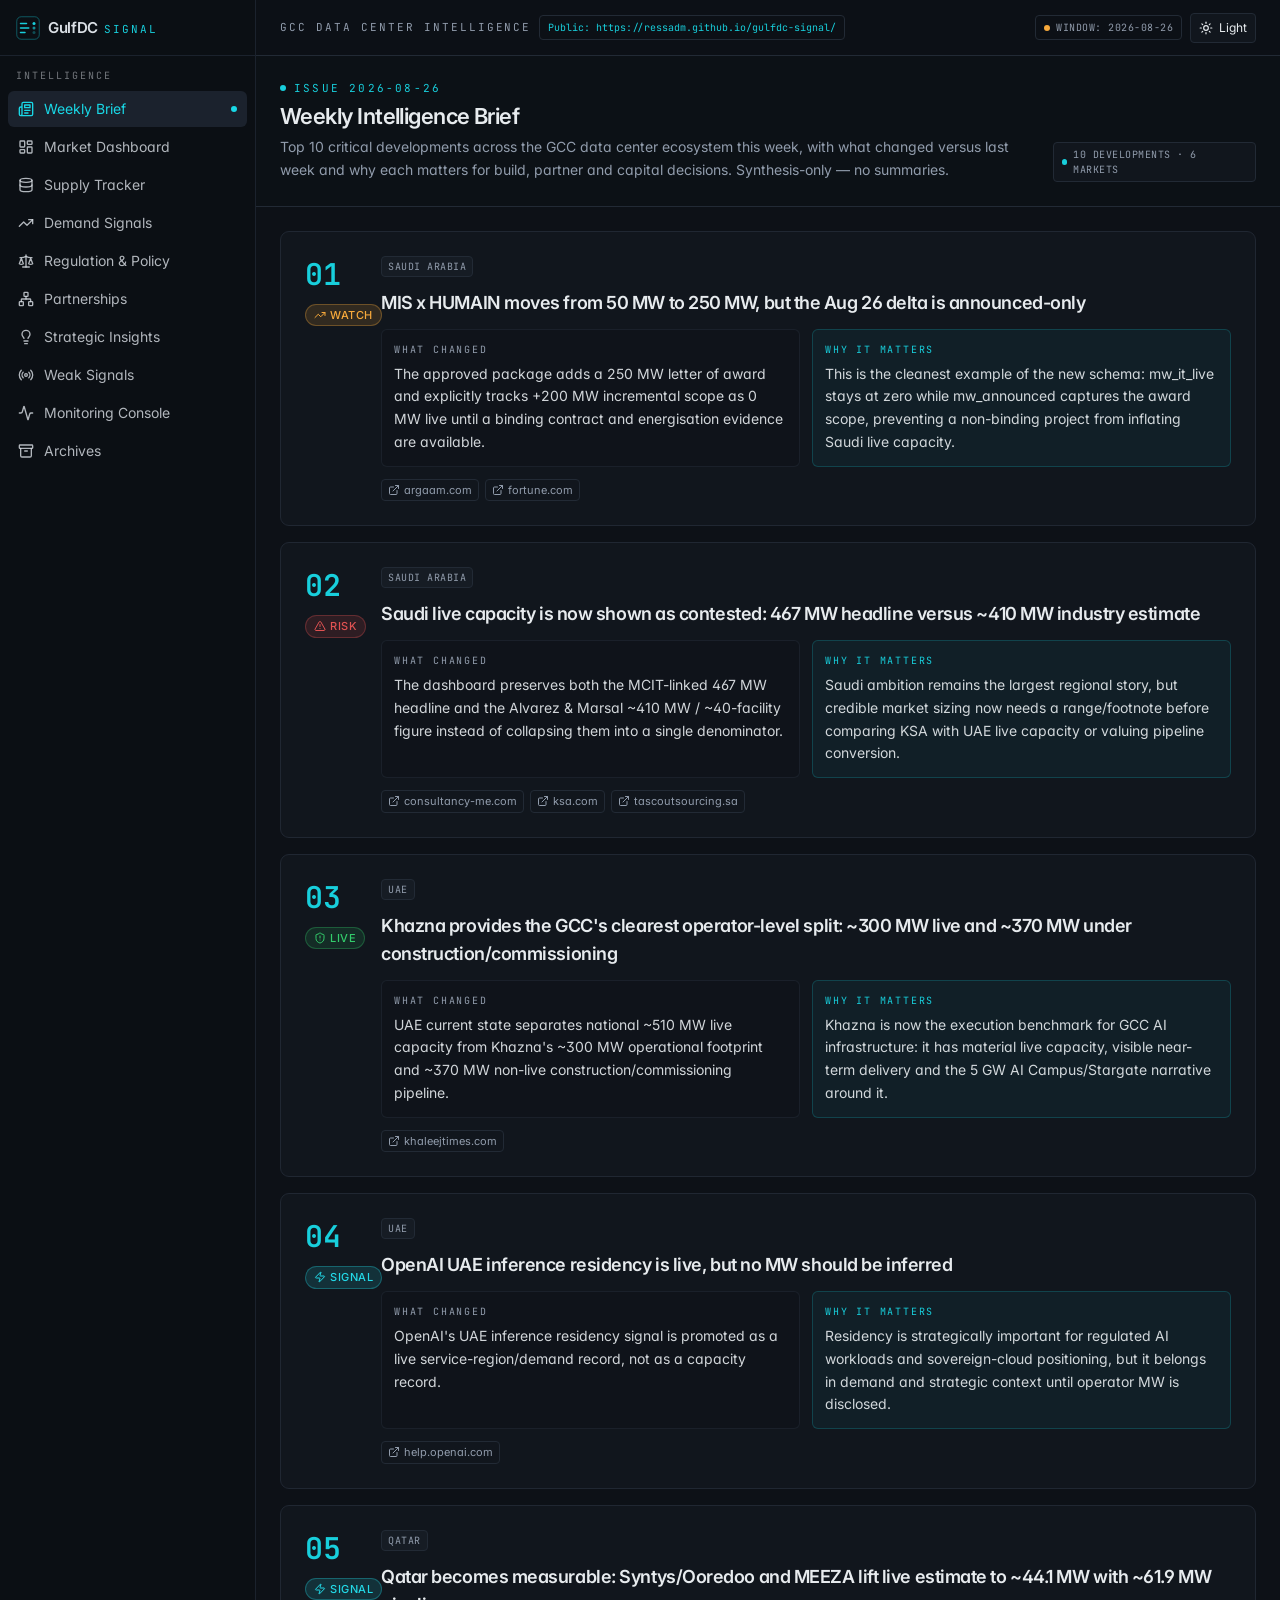
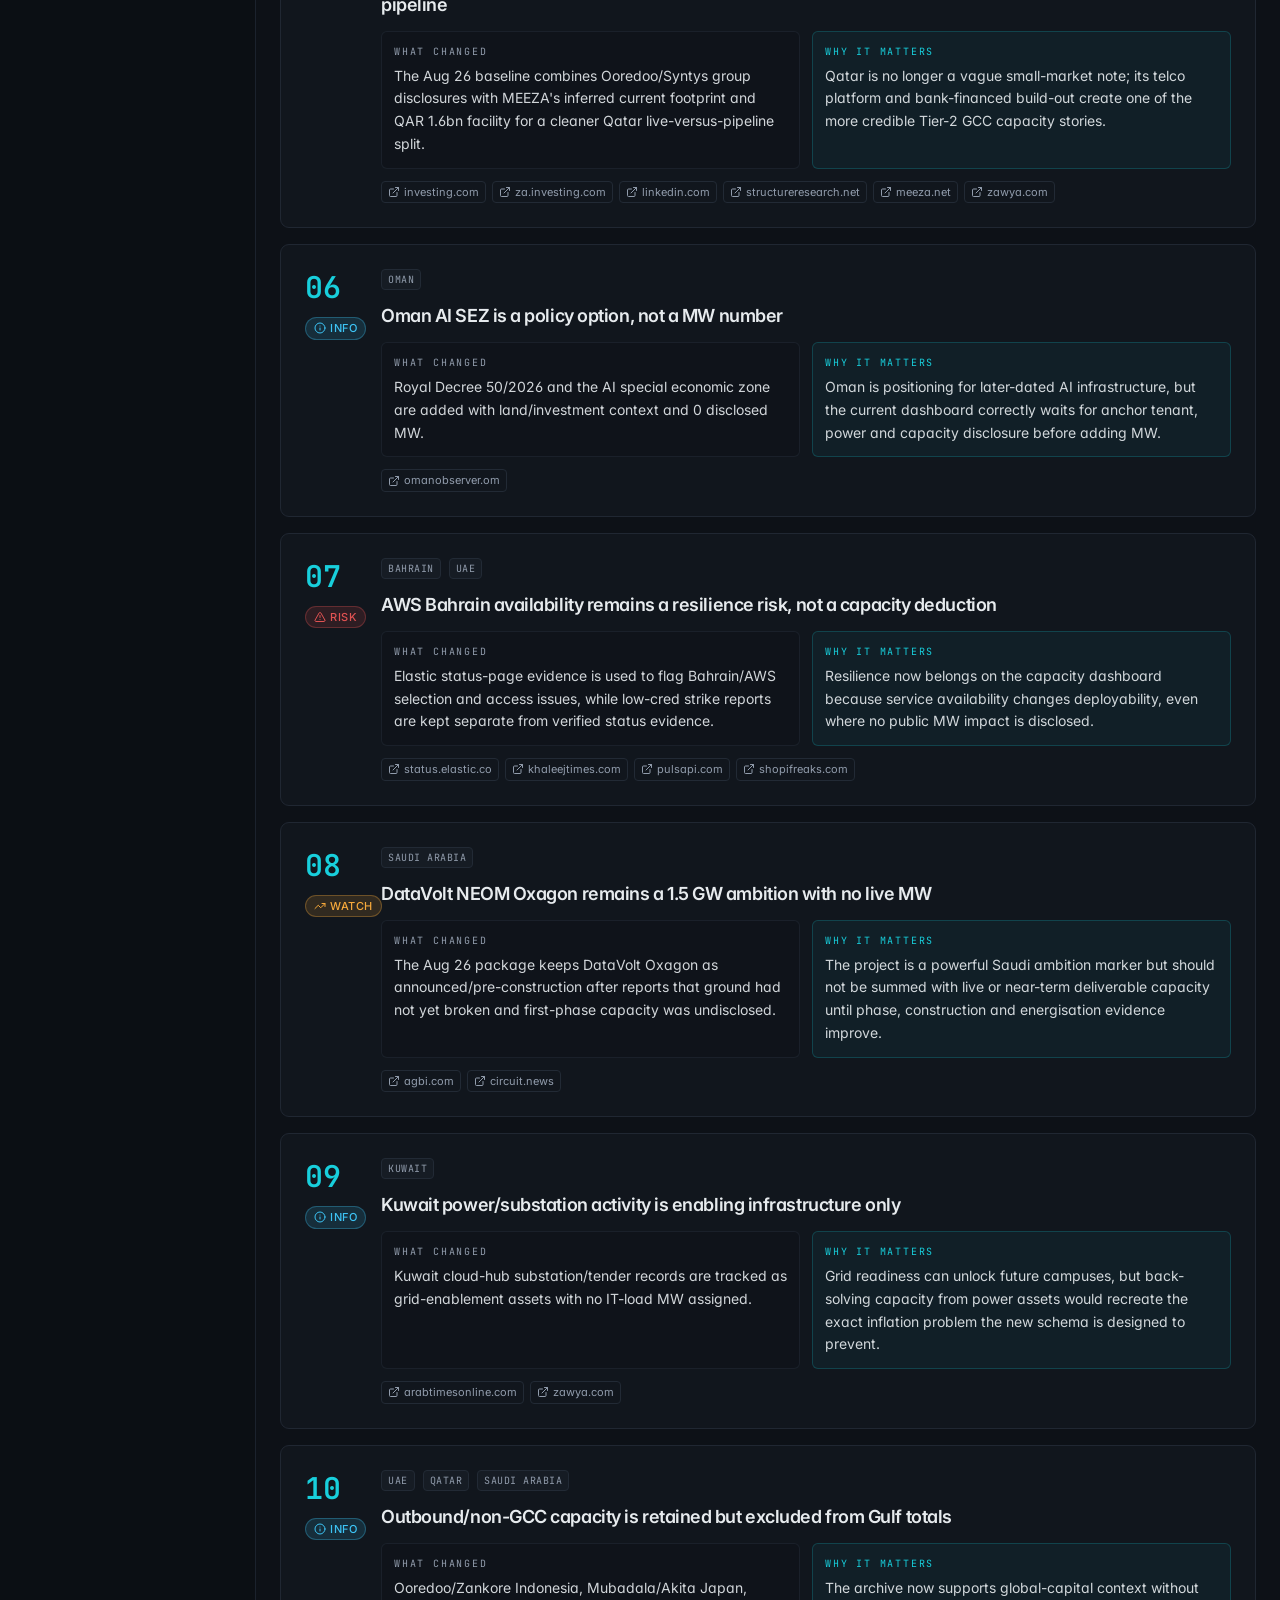
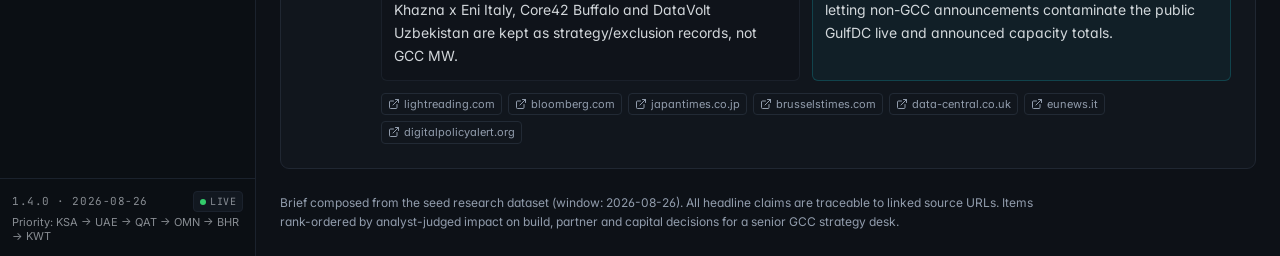
==== commit a8f693f7: "Publish Aug 26 GulfDC Signal Pages build" ====
--- a/index.html
+++ b/index.html
@@ -12,8 +12,8 @@
       href="https://fonts.googleapis.com/css2?family=Architects+Daughter&family=DM+Sans:ital,opsz,wght@0,9..40,100..1000;1,9..40,100..1000&family=Fira+Code:wght@300..700&family=Geist+Mono:wght@100..900&family=Geist:wght@100..900&family=IBM+Plex+Mono:ital,wght@0,100;0,200;0,300;0,400;0,500;0,600;0,700;1,100;1,200;1,300;1,400;1,500;1,600;1,700&family=IBM+Plex+Sans:ital,wght@0,100..700;1,100..700&family=Inter:ital,opsz,wght@0,14..32,100..900;1,14..32,100..900&family=JetBrains+Mono:ital,wght@0,100..800;1,100..800&family=Libre+Baskerville:ital,wght@0,400;0,700;1,400&family=Lora:ital,wght@0,400..700;1,400..700&family=Merriweather:ital,opsz,wght@0,18..144,300..900;1,18..144,300..900&family=Montserrat:ital,wght@0,100..900;1,100..900&family=Open+Sans:ital,wght@0,300..800;1,300..800&family=Outfit:wght@100..900&family=Oxanium:wght@200..800&family=Playfair+Display:ital,wght@0,400..900;1,400..900&family=Plus+Jakarta+Sans:ital,wght@0,200..800;1,200..800&family=Poppins:ital,wght@0,100;0,200;0,300;0,400;0,500;0,600;0,700;0,800;0,900;1,100;1,200;1,300;1,400;1,500;1,600;1,700;1,800;1,900&family=Roboto+Mono:ital,wght@0,100..700;1,100..700&family=Roboto:ital,wght@0,100..900;1,100..900&family=Source+Code+Pro:ital,wght@0,200..900;1,200..900&family=Source+Serif+4:ital,opsz,wght@0,8..60,200..900;1,8..60,200..900&family=Space+Grotesk:wght@300..700&family=Space+Mono:ital,wght@0,400;0,700;1,400;1,700&display=swap"
       rel="stylesheet"
     />
-    <script type="module" crossorigin src="./assets/index-B2oPw05w.js"></script>
-    <link rel="stylesheet" crossorigin href="./assets/index-BqcwzGaq.css">
+    <script type="module" crossorigin src="./assets/index-Bah6NzVI.js"></script>
+    <link rel="stylesheet" crossorigin href="./assets/index-zJyq9-CD.css">
   </head>
   <body>
     <div id="root"></div>
--- a/assets/index-zJyq9-CD.css
+++ b/assets/index-zJyq9-CD.css
@@ -0,0 +1 @@
+*,:before,:after{--tw-border-spacing-x: 0;--tw-border-spacing-y: 0;--tw-translate-x: 0;--tw-translate-y: 0;--tw-rotate: 0;--tw-skew-x: 0;--tw-skew-y: 0;--tw-scale-x: 1;--tw-scale-y: 1;--tw-pan-x: ;--tw-pan-y: ;--tw-pinch-zoom: ;--tw-scroll-snap-strictness: proximity;--tw-gradient-from-position: ;--tw-gradient-via-position: ;--tw-gradient-to-position: ;--tw-ordinal: ;--tw-slashed-zero: ;--tw-numeric-figure: ;--tw-numeric-spacing: ;--tw-numeric-fraction: ;--tw-ring-inset: ;--tw-ring-offset-width: 0px;--tw-ring-offset-color: #fff;--tw-ring-color: rgb(59 130 246 / .5);--tw-ring-offset-shadow: 0 0 #0000;--tw-ring-shadow: 0 0 #0000;--tw-shadow: 0 0 #0000;--tw-shadow-colored: 0 0 #0000;--tw-blur: ;--tw-brightness: ;--tw-contrast: ;--tw-grayscale: ;--tw-hue-rotate: ;--tw-invert: ;--tw-saturate: ;--tw-sepia: ;--tw-drop-shadow: ;--tw-backdrop-blur: ;--tw-backdrop-brightness: ;--tw-backdrop-contrast: ;--tw-backdrop-grayscale: ;--tw-backdrop-hue-rotate: ;--tw-backdrop-invert: ;--tw-backdrop-opacity: ;--tw-backdrop-saturate: ;--tw-backdrop-sepia: ;--tw-contain-size: ;--tw-contain-layout: ;--tw-contain-paint: ;--tw-contain-style: }::backdrop{--tw-border-spacing-x: 0;--tw-border-spacing-y: 0;--tw-translate-x: 0;--tw-translate-y: 0;--tw-rotate: 0;--tw-skew-x: 0;--tw-skew-y: 0;--tw-scale-x: 1;--tw-scale-y: 1;--tw-pan-x: ;--tw-pan-y: ;--tw-pinch-zoom: ;--tw-scroll-snap-strictness: proximity;--tw-gradient-from-position: ;--tw-gradient-via-position: ;--tw-gradient-to-position: ;--tw-ordinal: ;--tw-slashed-zero: ;--tw-numeric-figure: ;--tw-numeric-spacing: ;--tw-numeric-fraction: ;--tw-ring-inset: ;--tw-ring-offset-width: 0px;--tw-ring-offset-color: #fff;--tw-ring-color: rgb(59 130 246 / .5);--tw-ring-offset-shadow: 0 0 #0000;--tw-ring-shadow: 0 0 #0000;--tw-shadow: 0 0 #0000;--tw-shadow-colored: 0 0 #0000;--tw-blur: ;--tw-brightness: ;--tw-contrast: ;--tw-grayscale: ;--tw-hue-rotate: ;--tw-invert: ;--tw-saturate: ;--tw-sepia: ;--tw-drop-shadow: ;--tw-backdrop-blur: ;--tw-backdrop-brightness: ;--tw-backdrop-contrast: ;--tw-backdrop-grayscale: ;--tw-backdrop-hue-rotate: ;--tw-backdrop-invert: ;--tw-backdrop-opacity: ;--tw-backdrop-saturate: ;--tw-backdrop-sepia: ;--tw-contain-size: ;--tw-contain-layout: ;--tw-contain-paint: ;--tw-contain-style: }*,:before,:after{box-sizing:border-box;border-width:0;border-style:solid;border-color:#e5e7eb}:before,:after{--tw-content: ""}html,:host{line-height:1.5;-webkit-text-size-adjust:100%;-moz-tab-size:4;-o-tab-size:4;tab-size:4;font-family:var(--font-sans);font-feature-settings:normal;font-variation-settings:normal;-webkit-tap-highlight-color:transparent}body{margin:0;line-height:inherit}hr{height:0;color:inherit;border-top-width:1px}abbr:where([title]){-webkit-text-decoration:underline dotted;text-decoration:underline dotted}h1,h2,h3,h4,h5,h6{font-size:inherit;font-weight:inherit}a{color:inherit;text-decoration:inherit}b,strong{font-weight:bolder}code,kbd,samp,pre{font-family:var(--font-mono);font-feature-settings:normal;font-variation-settings:normal;font-size:1em}small{font-size:80%}sub,sup{font-size:75%;line-height:0;position:relative;vertical-align:baseline}sub{bottom:-.25em}sup{top:-.5em}table{text-indent:0;border-color:inherit;border-collapse:collapse}button,input,optgroup,select,textarea{font-family:inherit;font-feature-settings:inherit;font-variation-settings:inherit;font-size:100%;font-weight:inherit;line-height:inherit;letter-spacing:inherit;color:inherit;margin:0;padding:0}button,select{text-transform:none}button,input:where([type=button]),input:where([type=reset]),input:where([type=submit]){-webkit-appearance:button;background-color:transparent;background-image:none}:-moz-focusring{outline:auto}:-moz-ui-invalid{box-shadow:none}progress{vertical-align:baseline}::-webkit-inner-spin-button,::-webkit-outer-spin-button{height:auto}[type=search]{-webkit-appearance:textfield;outline-offset:-2px}::-webkit-search-decoration{-webkit-appearance:none}::-webkit-file-upload-button{-webkit-appearance:button;font:inherit}summary{display:list-item}blockquote,dl,dd,h1,h2,h3,h4,h5,h6,hr,figure,p,pre{margin:0}fieldset{margin:0;padding:0}legend{padding:0}ol,ul,menu{list-style:none;margin:0;padding:0}dialog{padding:0}textarea{resize:vertical}input::-moz-placeholder,textarea::-moz-placeholder{opacity:1;color:#9ca3af}input::placeholder,textarea::placeholder{opacity:1;color:#9ca3af}button,[role=button]{cursor:pointer}:disabled{cursor:default}img,svg,video,canvas,audio,iframe,embed,object{display:block;vertical-align:middle}img,video{max-width:100%;height:auto}[hidden]:where(:not([hidden=until-found])){display:none}*{--tw-border-opacity: 1;border-color:hsl(var(--border) / var(--tw-border-opacity, 1))}body{--tw-bg-opacity: 1;background-color:hsl(var(--background) / var(--tw-bg-opacity, 1));font-family:var(--font-sans);--tw-text-opacity: 1;color:hsl(var(--foreground) / var(--tw-text-opacity, 1));-webkit-font-smoothing:antialiased;-moz-osx-font-smoothing:grayscale;font-feature-settings:"ss01","cv11"}.num,.tabular{font-variant-numeric:tabular-nums lining-nums}.sr-only{position:absolute;width:1px;height:1px;padding:0;margin:-1px;overflow:hidden;clip:rect(0,0,0,0);white-space:nowrap;border-width:0}.pointer-events-none{pointer-events:none}.pointer-events-auto{pointer-events:auto}.visible{visibility:visible}.invisible{visibility:hidden}.fixed{position:fixed}.absolute{position:absolute}.relative{position:relative}.sticky{position:sticky}.inset-0{inset:0}.inset-x-0{left:0;right:0}.inset-y-0{top:0;bottom:0}.-bottom-12{bottom:-3rem}.-left-12{left:-3rem}.-right-12{right:-3rem}.-top-12{top:-3rem}.bottom-0{bottom:0}.left-0{left:0}.left-1{left:.25rem}.left-1\/2{left:50%}.left-2{left:.5rem}.left-2\.5{left:.625rem}.left-\[50\%\]{left:50%}.right-0{right:0}.right-1{right:.25rem}.right-2{right:.5rem}.right-3{right:.75rem}.right-4{right:1rem}.top-0{top:0}.top-1\.5{top:.375rem}.top-1\/2{top:50%}.top-14{top:3.5rem}.top-2{top:.5rem}.top-3\.5{top:.875rem}.top-4{top:1rem}.top-\[1px\]{top:1px}.top-\[50\%\]{top:50%}.top-\[60\%\]{top:60%}.top-full{top:100%}.z-10{z-index:10}.z-20{z-index:20}.z-30{z-index:30}.z-40{z-index:40}.z-50{z-index:50}.z-\[100\]{z-index:100}.z-\[1\]{z-index:1}.-mx-1{margin-left:-.25rem;margin-right:-.25rem}.mx-2{margin-left:.5rem;margin-right:.5rem}.mx-3\.5{margin-left:.875rem;margin-right:.875rem}.mx-4{margin-left:1rem;margin-right:1rem}.mx-auto{margin-left:auto;margin-right:auto}.my-0\.5{margin-top:.125rem;margin-bottom:.125rem}.my-1{margin-top:.25rem;margin-bottom:.25rem}.-ml-4{margin-left:-1rem}.-mt-4{margin-top:-1rem}.mb-0\.5{margin-bottom:.125rem}.mb-1{margin-bottom:.25rem}.mb-1\.5{margin-bottom:.375rem}.mb-2{margin-bottom:.5rem}.mb-3{margin-bottom:.75rem}.mb-4{margin-bottom:1rem}.ml-1{margin-left:.25rem}.ml-auto{margin-left:auto}.mr-1{margin-right:.25rem}.mr-2{margin-right:.5rem}.mt-0\.5{margin-top:.125rem}.mt-1{margin-top:.25rem}.mt-1\.5{margin-top:.375rem}.mt-2{margin-top:.5rem}.mt-24{margin-top:6rem}.mt-3{margin-top:.75rem}.mt-4{margin-top:1rem}.mt-6{margin-top:1.5rem}.mt-auto{margin-top:auto}.block{display:block}.inline-block{display:inline-block}.flex{display:flex}.inline-flex{display:inline-flex}.table{display:table}.grid{display:grid}.hidden{display:none}.aspect-square{aspect-ratio:1 / 1}.aspect-video{aspect-ratio:16 / 9}.size-4{width:1rem;height:1rem}.h-1{height:.25rem}.h-1\.5{height:.375rem}.h-10{height:2.5rem}.h-11{height:2.75rem}.h-12{height:3rem}.h-14{height:3.5rem}.h-2{height:.5rem}.h-2\.5{height:.625rem}.h-3{height:.75rem}.h-3\.5{height:.875rem}.h-4{height:1rem}.h-5{height:1.25rem}.h-6{height:1.5rem}.h-7{height:1.75rem}.h-8{height:2rem}.h-9{height:2.25rem}.h-\[1px\]{height:1px}.h-\[260px\]{height:260px}.h-\[320px\]{height:320px}.h-\[var\(--radix-navigation-menu-viewport-height\)\]{height:var(--radix-navigation-menu-viewport-height)}.h-\[var\(--radix-select-trigger-height\)\]{height:var(--radix-select-trigger-height)}.h-auto{height:auto}.h-full{height:100%}.h-px{height:1px}.h-svh{height:100svh}.max-h-\[--radix-context-menu-content-available-height\]{max-height:var(--radix-context-menu-content-available-height)}.max-h-\[--radix-select-content-available-height\]{max-height:var(--radix-select-content-available-height)}.max-h-\[300px\]{max-height:300px}.max-h-\[var\(--radix-dropdown-menu-content-available-height\)\]{max-height:var(--radix-dropdown-menu-content-available-height)}.max-h-screen{max-height:100vh}.min-h-0{min-height:0px}.min-h-10{min-height:2.5rem}.min-h-8{min-height:2rem}.min-h-9{min-height:2.25rem}.min-h-\[80px\]{min-height:80px}.min-h-full{min-height:100%}.min-h-screen{min-height:100vh}.min-h-svh{min-height:100svh}.w-0{width:0px}.w-1{width:.25rem}.w-1\.5{width:.375rem}.w-10{width:2.5rem}.w-11{width:2.75rem}.w-2{width:.5rem}.w-2\.5{width:.625rem}.w-3{width:.75rem}.w-3\.5{width:.875rem}.w-3\/4{width:75%}.w-4{width:1rem}.w-5{width:1.25rem}.w-64{width:16rem}.w-7{width:1.75rem}.w-72{width:18rem}.w-8{width:2rem}.w-9{width:2.25rem}.w-\[100px\]{width:100px}.w-\[1px\]{width:1px}.w-\[3px\]{width:3px}.w-\[var\(--sidebar-width\)\]{width:var(--sidebar-width)}.w-auto{width:auto}.w-full{width:100%}.w-max{width:-moz-max-content;width:max-content}.w-px{width:1px}.min-w-0{min-width:0px}.min-w-10{min-width:2.5rem}.min-w-11{min-width:2.75rem}.min-w-5{min-width:1.25rem}.min-w-9{min-width:2.25rem}.min-w-\[12rem\]{min-width:12rem}.min-w-\[8rem\]{min-width:8rem}.min-w-\[var\(--radix-select-trigger-width\)\]{min-width:var(--radix-select-trigger-width)}.max-w-3xl{max-width:48rem}.max-w-\[var\(--skeleton-width\)\]{max-width:var(--skeleton-width)}.max-w-full{max-width:100%}.max-w-lg{max-width:32rem}.max-w-max{max-width:-moz-max-content;max-width:max-content}.max-w-md{max-width:28rem}.max-w-sm{max-width:24rem}.flex-1{flex:1 1 0%}.shrink-0{flex-shrink:0}.grow{flex-grow:1}.grow-0{flex-grow:0}.basis-full{flex-basis:100%}.caption-bottom{caption-side:bottom}.border-collapse{border-collapse:collapse}.origin-\[--radix-context-menu-content-transform-origin\]{transform-origin:var(--radix-context-menu-content-transform-origin)}.origin-\[--radix-dropdown-menu-content-transform-origin\]{transform-origin:var(--radix-dropdown-menu-content-transform-origin)}.origin-\[--radix-hover-card-content-transform-origin\]{transform-origin:var(--radix-hover-card-content-transform-origin)}.origin-\[--radix-menubar-content-transform-origin\]{transform-origin:var(--radix-menubar-content-transform-origin)}.origin-\[--radix-popover-content-transform-origin\]{transform-origin:var(--radix-popover-content-transform-origin)}.origin-\[--radix-select-content-transform-origin\]{transform-origin:var(--radix-select-content-transform-origin)}.origin-\[--radix-tooltip-content-transform-origin\]{transform-origin:var(--radix-tooltip-content-transform-origin)}.-translate-x-1\/2{--tw-translate-x: -50%;transform:translate(var(--tw-translate-x),var(--tw-translate-y)) rotate(var(--tw-rotate)) skew(var(--tw-skew-x)) skewY(var(--tw-skew-y)) scaleX(var(--tw-scale-x)) scaleY(var(--tw-scale-y))}.-translate-x-full{--tw-translate-x: -100%;transform:translate(var(--tw-translate-x),var(--tw-translate-y)) rotate(var(--tw-rotate)) skew(var(--tw-skew-x)) skewY(var(--tw-skew-y)) scaleX(var(--tw-scale-x)) scaleY(var(--tw-scale-y))}.-translate-x-px{--tw-translate-x: -1px;transform:translate(var(--tw-translate-x),var(--tw-translate-y)) rotate(var(--tw-rotate)) skew(var(--tw-skew-x)) skewY(var(--tw-skew-y)) scaleX(var(--tw-scale-x)) scaleY(var(--tw-scale-y))}.-translate-y-1\/2{--tw-translate-y: -50%;transform:translate(var(--tw-translate-x),var(--tw-translate-y)) rotate(var(--tw-rotate)) skew(var(--tw-skew-x)) skewY(var(--tw-skew-y)) scaleX(var(--tw-scale-x)) scaleY(var(--tw-scale-y))}.translate-x-0{--tw-translate-x: 0px;transform:translate(var(--tw-translate-x),var(--tw-translate-y)) rotate(var(--tw-rotate)) skew(var(--tw-skew-x)) skewY(var(--tw-skew-y)) scaleX(var(--tw-scale-x)) scaleY(var(--tw-scale-y))}.translate-x-\[-50\%\]{--tw-translate-x: -50%;transform:translate(var(--tw-translate-x),var(--tw-translate-y)) rotate(var(--tw-rotate)) skew(var(--tw-skew-x)) skewY(var(--tw-skew-y)) scaleX(var(--tw-scale-x)) scaleY(var(--tw-scale-y))}.translate-x-px{--tw-translate-x: 1px;transform:translate(var(--tw-translate-x),var(--tw-translate-y)) rotate(var(--tw-rotate)) skew(var(--tw-skew-x)) skewY(var(--tw-skew-y)) scaleX(var(--tw-scale-x)) scaleY(var(--tw-scale-y))}.translate-y-\[-50\%\]{--tw-translate-y: -50%;transform:translate(var(--tw-translate-x),var(--tw-translate-y)) rotate(var(--tw-rotate)) skew(var(--tw-skew-x)) skewY(var(--tw-skew-y)) scaleX(var(--tw-scale-x)) scaleY(var(--tw-scale-y))}.rotate-45{--tw-rotate: 45deg;transform:translate(var(--tw-translate-x),var(--tw-translate-y)) rotate(var(--tw-rotate)) skew(var(--tw-skew-x)) skewY(var(--tw-skew-y)) scaleX(var(--tw-scale-x)) scaleY(var(--tw-scale-y))}.rotate-90{--tw-rotate: 90deg;transform:translate(var(--tw-translate-x),var(--tw-translate-y)) rotate(var(--tw-rotate)) skew(var(--tw-skew-x)) skewY(var(--tw-skew-y)) scaleX(var(--tw-scale-x)) scaleY(var(--tw-scale-y))}.transform{transform:translate(var(--tw-translate-x),var(--tw-translate-y)) rotate(var(--tw-rotate)) skew(var(--tw-skew-x)) skewY(var(--tw-skew-y)) scaleX(var(--tw-scale-x)) scaleY(var(--tw-scale-y))}@keyframes pulse{50%{opacity:.5}}.animate-pulse{animation:pulse 2s cubic-bezier(.4,0,.6,1) infinite}.cursor-default{cursor:default}.cursor-pointer{cursor:pointer}.touch-none{touch-action:none}.select-none{-webkit-user-select:none;-moz-user-select:none;user-select:none}.list-none{list-style-type:none}.flex-row{flex-direction:row}.flex-col{flex-direction:column}.flex-col-reverse{flex-direction:column-reverse}.flex-wrap{flex-wrap:wrap}.items-start{align-items:flex-start}.items-end{align-items:flex-end}.items-center{align-items:center}.items-baseline{align-items:baseline}.items-stretch{align-items:stretch}.justify-center{justify-content:center}.justify-between{justify-content:space-between}.gap-1{gap:.25rem}.gap-1\.5{gap:.375rem}.gap-2{gap:.5rem}.gap-2\.5{gap:.625rem}.gap-3{gap:.75rem}.gap-4{gap:1rem}.space-x-1>:not([hidden])~:not([hidden]){--tw-space-x-reverse: 0;margin-right:calc(.25rem * var(--tw-space-x-reverse));margin-left:calc(.25rem * calc(1 - var(--tw-space-x-reverse)))}.space-x-4>:not([hidden])~:not([hidden]){--tw-space-x-reverse: 0;margin-right:calc(1rem * var(--tw-space-x-reverse));margin-left:calc(1rem * calc(1 - var(--tw-space-x-reverse)))}.space-y-1>:not([hidden])~:not([hidden]){--tw-space-y-reverse: 0;margin-top:calc(.25rem * calc(1 - var(--tw-space-y-reverse)));margin-bottom:calc(.25rem * var(--tw-space-y-reverse))}.space-y-1\.5>:not([hidden])~:not([hidden]){--tw-space-y-reverse: 0;margin-top:calc(.375rem * calc(1 - var(--tw-space-y-reverse)));margin-bottom:calc(.375rem * var(--tw-space-y-reverse))}.space-y-2>:not([hidden])~:not([hidden]){--tw-space-y-reverse: 0;margin-top:calc(.5rem * calc(1 - var(--tw-space-y-reverse)));margin-bottom:calc(.5rem * var(--tw-space-y-reverse))}.space-y-2\.5>:not([hidden])~:not([hidden]){--tw-space-y-reverse: 0;margin-top:calc(.625rem * calc(1 - var(--tw-space-y-reverse)));margin-bottom:calc(.625rem * var(--tw-space-y-reverse))}.space-y-3>:not([hidden])~:not([hidden]){--tw-space-y-reverse: 0;margin-top:calc(.75rem * calc(1 - var(--tw-space-y-reverse)));margin-bottom:calc(.75rem * var(--tw-space-y-reverse))}.space-y-4>:not([hidden])~:not([hidden]){--tw-space-y-reverse: 0;margin-top:calc(1rem * calc(1 - var(--tw-space-y-reverse)));margin-bottom:calc(1rem * var(--tw-space-y-reverse))}.space-y-6>:not([hidden])~:not([hidden]){--tw-space-y-reverse: 0;margin-top:calc(1.5rem * calc(1 - var(--tw-space-y-reverse)));margin-bottom:calc(1.5rem * var(--tw-space-y-reverse))}.overflow-auto{overflow:auto}.overflow-hidden{overflow:hidden}.overflow-x-auto{overflow-x:auto}.overflow-y-auto{overflow-y:auto}.overflow-x-hidden{overflow-x:hidden}.truncate{overflow:hidden;text-overflow:ellipsis;white-space:nowrap}.whitespace-nowrap{white-space:nowrap}.break-words{overflow-wrap:break-word}.rounded{border-radius:.25rem}.rounded-\[2px\]{border-radius:2px}.rounded-\[inherit\]{border-radius:inherit}.rounded-full{border-radius:9999px}.rounded-lg{border-radius:.5625rem}.rounded-md{border-radius:.375rem}.rounded-sm{border-radius:.1875rem}.rounded-xl{border-radius:.75rem}.rounded-t-\[10px\]{border-top-left-radius:10px;border-top-right-radius:10px}.rounded-tl-sm{border-top-left-radius:.1875rem}.border{border-width:1px}.border-2{border-width:2px}.border-\[1\.5px\]{border-width:1.5px}.border-y{border-top-width:1px;border-bottom-width:1px}.border-b{border-bottom-width:1px}.border-l{border-left-width:1px}.border-r{border-right-width:1px}.border-t{border-top-width:1px}.border-dashed{border-style:dashed}.border-\[--color-border\]{border-color:var(--color-border)}.border-\[hsl\(var\(--signal-info\)\)\]\/30{border-color:hsl(var(--signal-info) / .3)}.border-\[hsl\(var\(--signal-risk\)\)\]\/25{border-color:hsl(var(--signal-risk) / .25)}.border-\[hsl\(var\(--signal-risk\)\)\]\/30{border-color:hsl(var(--signal-risk) / .3)}.border-\[hsl\(var\(--signal-watch\)\)\]\/30{border-color:hsl(var(--signal-watch) / .3)}.border-border{--tw-border-opacity: 1;border-color:hsl(var(--border) / var(--tw-border-opacity, 1))}.border-border\/40{border-color:hsl(var(--border) / .4)}.border-border\/50{border-color:hsl(var(--border) / .5)}.border-border\/60{border-color:hsl(var(--border) / .6)}.border-card-border{--tw-border-opacity: 1;border-color:hsl(var(--card-border) / var(--tw-border-opacity, 1))}.border-destructive{--tw-border-opacity: 1;border-color:hsl(var(--destructive) / var(--tw-border-opacity, 1))}.border-destructive-border{border-color:var(--destructive-border)}.border-destructive\/50{border-color:hsl(var(--destructive) / .5)}.border-input{--tw-border-opacity: 1;border-color:hsl(var(--input) / var(--tw-border-opacity, 1))}.border-primary{--tw-border-opacity: 1;border-color:hsl(var(--primary) / var(--tw-border-opacity, 1))}.border-primary-border{border-color:var(--primary-border)}.border-primary\/20{border-color:hsl(var(--primary) / .2)}.border-primary\/30{border-color:hsl(var(--primary) / .3)}.border-secondary-border{border-color:var(--secondary-border)}.border-sidebar-border{--tw-border-opacity: 1;border-color:hsl(var(--sidebar-border) / var(--tw-border-opacity, 1))}.border-transparent{border-color:transparent}.border-l-transparent{border-left-color:transparent}.border-t-transparent{border-top-color:transparent}.bg-\[--color-bg\]{background-color:var(--color-bg)}.bg-\[hsl\(var\(--signal-info\)\)\]\/5{background-color:hsl(var(--signal-info) / .05)}.bg-\[hsl\(var\(--signal-live\)\)\]{background-color:hsl(var(--signal-live))}.bg-\[hsl\(var\(--signal-risk\)\)\]\/5{background-color:hsl(var(--signal-risk) / .05)}.bg-\[hsl\(var\(--signal-watch\)\)\]{background-color:hsl(var(--signal-watch))}.bg-\[hsl\(var\(--signal-watch\)\)\]\/5{background-color:hsl(var(--signal-watch) / .05)}.bg-accent{--tw-bg-opacity: 1;background-color:hsl(var(--accent) / var(--tw-bg-opacity, 1))}.bg-background{--tw-bg-opacity: 1;background-color:hsl(var(--background) / var(--tw-bg-opacity, 1))}.bg-background\/35{background-color:hsl(var(--background) / .35)}.bg-background\/40{background-color:hsl(var(--background) / .4)}.bg-background\/45{background-color:hsl(var(--background) / .45)}.bg-background\/50{background-color:hsl(var(--background) / .5)}.bg-background\/60{background-color:hsl(var(--background) / .6)}.bg-background\/85{background-color:hsl(var(--background) / .85)}.bg-background\/90{background-color:hsl(var(--background) / .9)}.bg-black\/50{background-color:#00000080}.bg-black\/80{background-color:#000c}.bg-border{--tw-bg-opacity: 1;background-color:hsl(var(--border) / var(--tw-bg-opacity, 1))}.bg-card{--tw-bg-opacity: 1;background-color:hsl(var(--card) / var(--tw-bg-opacity, 1))}.bg-card\/60{background-color:hsl(var(--card) / .6)}.bg-current{background-color:currentColor}.bg-destructive{--tw-bg-opacity: 1;background-color:hsl(var(--destructive) / var(--tw-bg-opacity, 1))}.bg-foreground{--tw-bg-opacity: 1;background-color:hsl(var(--foreground) / var(--tw-bg-opacity, 1))}.bg-gray-50{--tw-bg-opacity: 1;background-color:rgb(249 250 251 / var(--tw-bg-opacity, 1))}.bg-muted{--tw-bg-opacity: 1;background-color:hsl(var(--muted) / var(--tw-bg-opacity, 1))}.bg-muted\/40{background-color:hsl(var(--muted) / .4)}.bg-muted\/50{background-color:hsl(var(--muted) / .5)}.bg-popover{--tw-bg-opacity: 1;background-color:hsl(var(--popover) / var(--tw-bg-opacity, 1))}.bg-primary{--tw-bg-opacity: 1;background-color:hsl(var(--primary) / var(--tw-bg-opacity, 1))}.bg-primary\/10{background-color:hsl(var(--primary) / .1)}.bg-primary\/20{background-color:hsl(var(--primary) / .2)}.bg-primary\/5{background-color:hsl(var(--primary) / .05)}.bg-primary\/70{background-color:hsl(var(--primary) / .7)}.bg-secondary{--tw-bg-opacity: 1;background-color:hsl(var(--secondary) / var(--tw-bg-opacity, 1))}.bg-sidebar{--tw-bg-opacity: 1;background-color:hsl(var(--sidebar) / var(--tw-bg-opacity, 1))}.bg-sidebar-accent{--tw-bg-opacity: 1;background-color:hsl(var(--sidebar-accent) / var(--tw-bg-opacity, 1))}.bg-sidebar-accent\/50{background-color:hsl(var(--sidebar-accent) / .5)}.bg-sidebar-border{--tw-bg-opacity: 1;background-color:hsl(var(--sidebar-border) / var(--tw-bg-opacity, 1))}.bg-sidebar-primary{--tw-bg-opacity: 1;background-color:hsl(var(--sidebar-primary) / var(--tw-bg-opacity, 1))}.bg-transparent{background-color:transparent}.fill-current{fill:currentColor}.p-0{padding:0}.p-1{padding:.25rem}.p-1\.5{padding:.375rem}.p-10{padding:2.5rem}.p-2{padding:.5rem}.p-2\.5{padding:.625rem}.p-3{padding:.75rem}.p-4{padding:1rem}.p-5{padding:1.25rem}.p-6{padding:1.5rem}.p-\[1px\]{padding:1px}.px-1{padding-left:.25rem;padding-right:.25rem}.px-1\.5{padding-left:.375rem;padding-right:.375rem}.px-2{padding-left:.5rem;padding-right:.5rem}.px-2\.5{padding-left:.625rem;padding-right:.625rem}.px-3{padding-left:.75rem;padding-right:.75rem}.px-4{padding-left:1rem;padding-right:1rem}.px-5{padding-left:1.25rem;padding-right:1.25rem}.px-8{padding-left:2rem;padding-right:2rem}.py-0\.5{padding-top:.125rem;padding-bottom:.125rem}.py-1{padding-top:.25rem;padding-bottom:.25rem}.py-1\.5{padding-top:.375rem;padding-bottom:.375rem}.py-2{padding-top:.5rem;padding-bottom:.5rem}.py-3{padding-top:.75rem;padding-bottom:.75rem}.py-4{padding-top:1rem;padding-bottom:1rem}.py-5{padding-top:1.25rem;padding-bottom:1.25rem}.py-6{padding-top:1.5rem;padding-bottom:1.5rem}.pb-10{padding-bottom:2.5rem}.pb-2{padding-bottom:.5rem}.pb-3{padding-bottom:.75rem}.pb-4{padding-bottom:1rem}.pb-8{padding-bottom:2rem}.pl-2\.5{padding-left:.625rem}.pl-4{padding-left:1rem}.pl-8{padding-left:2rem}.pr-2{padding-right:.5rem}.pr-2\.5{padding-right:.625rem}.pr-3{padding-right:.75rem}.pr-8{padding-right:2rem}.pt-0{padding-top:0}.pt-1{padding-top:.25rem}.pt-3{padding-top:.75rem}.pt-4{padding-top:1rem}.pt-6{padding-top:1.5rem}.text-left{text-align:left}.text-center{text-align:center}.text-right{text-align:right}.align-middle{vertical-align:middle}.align-text-bottom{vertical-align:text-bottom}.font-mono{font-family:var(--font-mono)}.text-2xl{font-size:1.5rem;line-height:2rem}.text-\[0\.8rem\]{font-size:.8rem}.text-\[10px\]{font-size:10px}.text-\[11px\]{font-size:11px}.text-\[15px\]{font-size:15px}.text-\[9px\]{font-size:9px}.text-base{font-size:1rem;line-height:1.5rem}.text-lg{font-size:1.125rem;line-height:1.75rem}.text-sm{font-size:.875rem;line-height:1.25rem}.text-xl{font-size:1.25rem;line-height:1.75rem}.text-xs{font-size:.75rem;line-height:1rem}.font-bold{font-weight:700}.font-medium{font-weight:500}.font-normal{font-weight:400}.font-semibold{font-weight:600}.uppercase{text-transform:uppercase}.tabular-nums{--tw-numeric-spacing: tabular-nums;font-variant-numeric:var(--tw-ordinal) var(--tw-slashed-zero) var(--tw-numeric-figure) var(--tw-numeric-spacing) var(--tw-numeric-fraction)}.leading-none{line-height:1}.leading-relaxed{line-height:1.625}.leading-snug{line-height:1.375}.leading-tight{line-height:1.25}.tracking-\[0\.16em\]{letter-spacing:.16em}.tracking-\[0\.18em\]{letter-spacing:.18em}.tracking-\[0\.2em\]{letter-spacing:.2em}.tracking-tight{letter-spacing:-.025em}.tracking-wider{letter-spacing:.05em}.tracking-widest{letter-spacing:.1em}.text-\[hsl\(var\(--signal-info\)\)\]{color:hsl(var(--signal-info))}.text-\[hsl\(var\(--signal-live\)\)\]{color:hsl(var(--signal-live))}.text-\[hsl\(var\(--signal-risk\)\)\]{color:hsl(var(--signal-risk))}.text-\[hsl\(var\(--signal-watch\)\)\]{color:hsl(var(--signal-watch))}.text-accent-foreground{--tw-text-opacity: 1;color:hsl(var(--accent-foreground) / var(--tw-text-opacity, 1))}.text-card-foreground{--tw-text-opacity: 1;color:hsl(var(--card-foreground) / var(--tw-text-opacity, 1))}.text-current{color:currentColor}.text-destructive{--tw-text-opacity: 1;color:hsl(var(--destructive) / var(--tw-text-opacity, 1))}.text-destructive-foreground{--tw-text-opacity: 1;color:hsl(var(--destructive-foreground) / var(--tw-text-opacity, 1))}.text-foreground{--tw-text-opacity: 1;color:hsl(var(--foreground) / var(--tw-text-opacity, 1))}.text-foreground\/50{color:hsl(var(--foreground) / .5)}.text-foreground\/80{color:hsl(var(--foreground) / .8)}.text-foreground\/85{color:hsl(var(--foreground) / .85)}.text-foreground\/90{color:hsl(var(--foreground) / .9)}.text-gray-600{--tw-text-opacity: 1;color:rgb(75 85 99 / var(--tw-text-opacity, 1))}.text-gray-900{--tw-text-opacity: 1;color:rgb(17 24 39 / var(--tw-text-opacity, 1))}.text-muted-foreground{--tw-text-opacity: 1;color:hsl(var(--muted-foreground) / var(--tw-text-opacity, 1))}.text-popover-foreground{--tw-text-opacity: 1;color:hsl(var(--popover-foreground) / var(--tw-text-opacity, 1))}.text-primary{--tw-text-opacity: 1;color:hsl(var(--primary) / var(--tw-text-opacity, 1))}.text-primary-foreground{--tw-text-opacity: 1;color:hsl(var(--primary-foreground) / var(--tw-text-opacity, 1))}.text-primary\/80{color:hsl(var(--primary) / .8)}.text-red-500{--tw-text-opacity: 1;color:rgb(239 68 68 / var(--tw-text-opacity, 1))}.text-secondary-foreground{--tw-text-opacity: 1;color:hsl(var(--secondary-foreground) / var(--tw-text-opacity, 1))}.text-sidebar-foreground{--tw-text-opacity: 1;color:hsl(var(--sidebar-foreground) / var(--tw-text-opacity, 1))}.text-sidebar-foreground\/50{color:hsl(var(--sidebar-foreground) / .5)}.text-sidebar-foreground\/60{color:hsl(var(--sidebar-foreground) / .6)}.text-sidebar-foreground\/70{color:hsl(var(--sidebar-foreground) / .7)}.text-sidebar-foreground\/80{color:hsl(var(--sidebar-foreground) / .8)}.text-sidebar-primary{--tw-text-opacity: 1;color:hsl(var(--sidebar-primary) / var(--tw-text-opacity, 1))}.underline-offset-2{text-underline-offset:2px}.opacity-0{opacity:0}.opacity-50{opacity:.5}.opacity-60{opacity:.6}.opacity-70{opacity:.7}.opacity-90{opacity:.9}.shadow-\[0_0_0_1px_hsl\(var\(--sidebar-border\)\)\]{--tw-shadow: 0 0 0 1px hsl(var(--sidebar-border));--tw-shadow-colored: 0 0 0 1px var(--tw-shadow-color);box-shadow:var(--tw-ring-offset-shadow, 0 0 #0000),var(--tw-ring-shadow, 0 0 #0000),var(--tw-shadow)}.shadow-lg{--tw-shadow: 0 10px 15px -3px rgb(0 0 0 / .1), 0 4px 6px -4px rgb(0 0 0 / .1);--tw-shadow-colored: 0 10px 15px -3px var(--tw-shadow-color), 0 4px 6px -4px var(--tw-shadow-color);box-shadow:var(--tw-ring-offset-shadow, 0 0 #0000),var(--tw-ring-shadow, 0 0 #0000),var(--tw-shadow)}.shadow-md{--tw-shadow: 0 4px 6px -1px rgb(0 0 0 / .1), 0 2px 4px -2px rgb(0 0 0 / .1);--tw-shadow-colored: 0 4px 6px -1px var(--tw-shadow-color), 0 2px 4px -2px var(--tw-shadow-color);box-shadow:var(--tw-ring-offset-shadow, 0 0 #0000),var(--tw-ring-shadow, 0 0 #0000),var(--tw-shadow)}.shadow-none{--tw-shadow: 0 0 #0000;--tw-shadow-colored: 0 0 #0000;box-shadow:var(--tw-ring-offset-shadow, 0 0 #0000),var(--tw-ring-shadow, 0 0 #0000),var(--tw-shadow)}.shadow-sm{--tw-shadow: 0 1px 2px 0 rgb(0 0 0 / .05);--tw-shadow-colored: 0 1px 2px 0 var(--tw-shadow-color);box-shadow:var(--tw-ring-offset-shadow, 0 0 #0000),var(--tw-ring-shadow, 0 0 #0000),var(--tw-shadow)}.shadow-xl{--tw-shadow: 0 20px 25px -5px rgb(0 0 0 / .1), 0 8px 10px -6px rgb(0 0 0 / .1);--tw-shadow-colored: 0 20px 25px -5px var(--tw-shadow-color), 0 8px 10px -6px var(--tw-shadow-color);box-shadow:var(--tw-ring-offset-shadow, 0 0 #0000),var(--tw-ring-shadow, 0 0 #0000),var(--tw-shadow)}.outline-none{outline:2px solid transparent;outline-offset:2px}.outline{outline-style:solid}.outline-2{outline-width:2px}.outline-offset-2{outline-offset:2px}.outline-transparent{outline-color:transparent}.ring-0{--tw-ring-offset-shadow: var(--tw-ring-inset) 0 0 0 var(--tw-ring-offset-width) var(--tw-ring-offset-color);--tw-ring-shadow: var(--tw-ring-inset) 0 0 0 calc(0px + var(--tw-ring-offset-width)) var(--tw-ring-color);box-shadow:var(--tw-ring-offset-shadow),var(--tw-ring-shadow),var(--tw-shadow, 0 0 #0000)}.ring-2{--tw-ring-offset-shadow: var(--tw-ring-inset) 0 0 0 var(--tw-ring-offset-width) var(--tw-ring-offset-color);--tw-ring-shadow: var(--tw-ring-inset) 0 0 0 calc(2px + var(--tw-ring-offset-width)) var(--tw-ring-color);box-shadow:var(--tw-ring-offset-shadow),var(--tw-ring-shadow),var(--tw-shadow, 0 0 #0000)}.ring-ring{--tw-ring-opacity: 1;--tw-ring-color: hsl(var(--ring) / var(--tw-ring-opacity, 1))}.ring-sidebar-ring{--tw-ring-opacity: 1;--tw-ring-color: hsl(var(--sidebar-ring) / var(--tw-ring-opacity, 1))}.ring-offset-background{--tw-ring-offset-color: hsl(var(--background) / 1)}.filter{filter:var(--tw-blur) var(--tw-brightness) var(--tw-contrast) var(--tw-grayscale) var(--tw-hue-rotate) var(--tw-invert) var(--tw-saturate) var(--tw-sepia) var(--tw-drop-shadow)}.backdrop-blur{--tw-backdrop-blur: blur(8px);-webkit-backdrop-filter:var(--tw-backdrop-blur) var(--tw-backdrop-brightness) var(--tw-backdrop-contrast) var(--tw-backdrop-grayscale) var(--tw-backdrop-hue-rotate) var(--tw-backdrop-invert) var(--tw-backdrop-opacity) var(--tw-backdrop-saturate) var(--tw-backdrop-sepia);backdrop-filter:var(--tw-backdrop-blur) var(--tw-backdrop-brightness) var(--tw-backdrop-contrast) var(--tw-backdrop-grayscale) var(--tw-backdrop-hue-rotate) var(--tw-backdrop-invert) var(--tw-backdrop-opacity) var(--tw-backdrop-saturate) var(--tw-backdrop-sepia)}.transition{transition-property:color,background-color,border-color,text-decoration-color,fill,stroke,opacity,box-shadow,transform,filter,backdrop-filter;transition-timing-function:cubic-bezier(.4,0,.2,1);transition-duration:.15s}.transition-\[left\,right\,width\]{transition-property:left,right,width;transition-timing-function:cubic-bezier(.4,0,.2,1);transition-duration:.15s}.transition-\[margin\,opacity\]{transition-property:margin,opacity;transition-timing-function:cubic-bezier(.4,0,.2,1);transition-duration:.15s}.transition-\[width\,height\,padding\]{transition-property:width,height,padding;transition-timing-function:cubic-bezier(.4,0,.2,1);transition-duration:.15s}.transition-\[width\]{transition-property:width;transition-timing-function:cubic-bezier(.4,0,.2,1);transition-duration:.15s}.transition-all{transition-property:all;transition-timing-function:cubic-bezier(.4,0,.2,1);transition-duration:.15s}.transition-colors{transition-property:color,background-color,border-color,text-decoration-color,fill,stroke;transition-timing-function:cubic-bezier(.4,0,.2,1);transition-duration:.15s}.transition-opacity{transition-property:opacity;transition-timing-function:cubic-bezier(.4,0,.2,1);transition-duration:.15s}.transition-transform{transition-property:transform;transition-timing-function:cubic-bezier(.4,0,.2,1);transition-duration:.15s}.duration-1000{transition-duration:1s}.duration-200{transition-duration:.2s}.ease-in-out{transition-timing-function:cubic-bezier(.4,0,.2,1)}.ease-linear{transition-timing-function:linear}@keyframes enter{0%{opacity:var(--tw-enter-opacity, 1);transform:translate3d(var(--tw-enter-translate-x, 0),var(--tw-enter-translate-y, 0),0) scale3d(var(--tw-enter-scale, 1),var(--tw-enter-scale, 1),var(--tw-enter-scale, 1)) rotate(var(--tw-enter-rotate, 0))}}@keyframes exit{to{opacity:var(--tw-exit-opacity, 1);transform:translate3d(var(--tw-exit-translate-x, 0),var(--tw-exit-translate-y, 0),0) scale3d(var(--tw-exit-scale, 1),var(--tw-exit-scale, 1),var(--tw-exit-scale, 1)) rotate(var(--tw-exit-rotate, 0))}}.animate-in{animation-name:enter;animation-duration:.15s;--tw-enter-opacity: initial;--tw-enter-scale: initial;--tw-enter-rotate: initial;--tw-enter-translate-x: initial;--tw-enter-translate-y: initial}.fade-in-0{--tw-enter-opacity: 0}.fade-in-80{--tw-enter-opacity: .8}.zoom-in-95{--tw-enter-scale: .95}.duration-1000{animation-duration:1s}.duration-200{animation-duration:.2s}.ease-in-out{animation-timing-function:cubic-bezier(.4,0,.2,1)}.ease-linear{animation-timing-function:linear}input[type=search]::-webkit-search-cancel-button{display:none}[contenteditable][data-placeholder]:empty:before{content:attr(data-placeholder);color:hsl(var(--muted-foreground));pointer-events:none}.signal-live{color:hsl(var(--signal-live));background:hsl(var(--signal-live) / .12);border-color:hsl(var(--signal-live) / .3)}.signal-watch{color:hsl(var(--signal-watch));background:hsl(var(--signal-watch) / .14);border-color:hsl(var(--signal-watch) / .3)}.signal-risk{color:hsl(var(--signal-risk));background:hsl(var(--signal-risk) / .14);border-color:hsl(var(--signal-risk) / .3)}.signal-info{color:hsl(var(--signal-info));background:hsl(var(--signal-info) / .14);border-color:hsl(var(--signal-info) / .3)}.signal-primary{color:hsl(var(--signal-primary));background:hsl(var(--signal-primary) / .14);border-color:hsl(var(--signal-primary) / .3)}.border.toggle-elevate:before{inset:-1px}.hover-elevate:not(.no-default-hover-elevate),.active-elevate:not(.no-default-active-elevate),.hover-elevate-2:not(.no-default-hover-elevate),.active-elevate-2:not(.no-default-active-elevate){position:relative;z-index:0}.hover-elevate:not(.no-default-hover-elevate):after,.active-elevate:not(.no-default-active-elevate):after,.hover-elevate-2:not(.no-default-hover-elevate):after,.active-elevate-2:not(.no-default-active-elevate):after{content:"";pointer-events:none;position:absolute;inset:0;border-radius:inherit;z-index:999}.hover-elevate:hover:not(.no-default-hover-elevate):after,.active-elevate:active:not(.no-default-active-elevate):after{background-color:var(--elevate-1)}.hover-elevate-2:hover:not(.no-default-hover-elevate):after,.active-elevate-2:active:not(.no-default-active-elevate):after{background-color:var(--elevate-2)}.border.hover-elevate:not(.no-hover-interaction-elevate):after,.border.active-elevate:not(.no-active-interaction-elevate):after,.border.hover-elevate-2:not(.no-hover-interaction-elevate):after,.border.active-elevate-2:not(.no-active-interaction-elevate):after{inset:-1px}.\[border-color\:var\(--badge-outline\)\]{border-color:var(--badge-outline)}.\[border-color\:var\(--button-outline\)\]{border-color:var(--button-outline)}:root{--button-outline: rgba(15, 23, 30, .12);--badge-outline: rgba(15, 23, 30, .06);--opaque-button-border-intensity: -8;--elevate-1: rgba(15, 23, 30, .04);--elevate-2: rgba(15, 23, 30, .09);--background: 210 24% 97%;--foreground: 215 28% 15%;--border: 215 16% 86%;--card: 0 0% 100%;--card-foreground: 215 28% 15%;--card-border: 215 16% 88%;--sidebar: 215 28% 12%;--sidebar-foreground: 210 20% 92%;--sidebar-border: 215 25% 18%;--sidebar-primary: 184 80% 44%;--sidebar-primary-foreground: 215 28% 10%;--sidebar-accent: 215 25% 18%;--sidebar-accent-foreground: 210 20% 92%;--sidebar-ring: 184 80% 44%;--popover: 0 0% 100%;--popover-foreground: 215 28% 15%;--popover-border: 215 16% 86%;--primary: 184 76% 34%;--primary-foreground: 0 0% 100%;--secondary: 215 16% 92%;--secondary-foreground: 215 28% 15%;--muted: 215 16% 94%;--muted-foreground: 215 14% 38%;--accent: 184 60% 92%;--accent-foreground: 184 76% 22%;--destructive: 0 75% 45%;--destructive-foreground: 0 0% 100%;--input: 215 16% 80%;--ring: 184 76% 34%;--chart-1: 184 80% 38%;--chart-2: 196 90% 50%;--chart-3: 35 92% 52%;--chart-4: 0 72% 50%;--chart-5: 142 60% 38%;--signal-live: 142 60% 38%;--signal-watch: 35 92% 50%;--signal-risk: 0 72% 50%;--signal-info: 196 90% 50%;--signal-primary: 184 80% 38%;--font-sans: "Inter", "Satoshi", system-ui, -apple-system, "Segoe UI", Roboto, sans-serif;--font-mono: "JetBrains Mono", ui-monospace, SFMono-Regular, Menlo, monospace;--radius: .5rem;--shadow-2xs: 0px 1px 0px 0px hsl(0 0% 0% / .02);--shadow-xs: 0px 1px 0px 0px hsl(0 0% 0% / .03);--shadow-sm: 0px 1px 2px 0px hsl(0 0% 0% / .04);--shadow: 0px 1px 3px 0px hsl(0 0% 0% / .05);--shadow-md: 0px 4px 8px -2px hsl(0 0% 0% / .06);--shadow-lg: 0px 8px 16px -4px hsl(0 0% 0% / .08);--shadow-xl: 0px 16px 32px -8px hsl(0 0% 0% / .1);--shadow-2xl: 0px 24px 48px -12px hsl(0 0% 0% / .12);--tracking-normal: 0em;--spacing: .25rem;--sidebar-primary-border: hsl(var(--sidebar-primary));--sidebar-primary-border: hsl(from hsl(var(--sidebar-primary)) h s calc(l + var(--opaque-button-border-intensity)) / alpha);--sidebar-accent-border: hsl(var(--sidebar-accent));--sidebar-accent-border: hsl(from hsl(var(--sidebar-accent)) h s calc(l + var(--opaque-button-border-intensity)) / alpha);--primary-border: hsl(var(--primary));--primary-border: hsl(from hsl(var(--primary)) h s calc(l + var(--opaque-button-border-intensity)) / alpha);--secondary-border: hsl(var(--secondary));--secondary-border: hsl(from hsl(var(--secondary)) h s calc(l + var(--opaque-button-border-intensity)) / alpha);--muted-border: hsl(var(--muted));--muted-border: hsl(from hsl(var(--muted)) h s calc(l + var(--opaque-button-border-intensity)) / alpha);--accent-border: hsl(var(--accent));--accent-border: hsl(from hsl(var(--accent)) h s calc(l + var(--opaque-button-border-intensity)) / alpha);--destructive-border: hsl(var(--destructive));--destructive-border: hsl(from hsl(var(--destructive)) h s calc(l + var(--opaque-button-border-intensity)) / alpha)}.dark{--button-outline: rgba(255, 255, 255, .08);--badge-outline: rgba(255, 255, 255, .05);--opaque-button-border-intensity: 9;--elevate-1: rgba(255, 255, 255, .04);--elevate-2: rgba(255, 255, 255, .08);--background: 215 28% 7%;--foreground: 210 18% 92%;--border: 215 22% 17%;--card: 215 28% 9%;--card-foreground: 210 18% 92%;--card-border: 215 22% 16%;--sidebar: 215 30% 6%;--sidebar-foreground: 210 18% 88%;--sidebar-border: 215 25% 14%;--sidebar-primary: 184 80% 50%;--sidebar-primary-foreground: 215 30% 6%;--sidebar-accent: 215 25% 14%;--sidebar-accent-foreground: 210 18% 92%;--sidebar-ring: 184 80% 50%;--popover: 215 28% 11%;--popover-foreground: 210 18% 92%;--popover-border: 215 22% 17%;--primary: 184 80% 48%;--primary-foreground: 215 30% 6%;--secondary: 215 22% 16%;--secondary-foreground: 210 18% 92%;--muted: 215 22% 14%;--muted-foreground: 215 14% 62%;--accent: 215 22% 18%;--accent-foreground: 210 18% 92%;--destructive: 0 70% 52%;--destructive-foreground: 0 0% 100%;--input: 215 22% 22%;--ring: 184 80% 48%;--chart-1: 184 80% 52%;--chart-2: 196 90% 60%;--chart-3: 35 92% 60%;--chart-4: 0 70% 60%;--chart-5: 142 60% 50%;--signal-live: 142 60% 50%;--signal-watch: 35 92% 60%;--signal-risk: 0 70% 60%;--signal-info: 196 90% 60%;--signal-primary: 184 80% 52%;--shadow-2xs: 0px 1px 0px 0px hsl(0 0% 0% / .3);--shadow-xs: 0px 1px 0px 0px hsl(0 0% 0% / .4);--shadow-sm: 0px 1px 2px 0px hsl(0 0% 0% / .4);--shadow: 0px 1px 3px 0px hsl(0 0% 0% / .45);--shadow-md: 0px 4px 8px -2px hsl(0 0% 0% / .5);--shadow-lg: 0px 8px 16px -4px hsl(0 0% 0% / .55);--shadow-xl: 0px 16px 32px -8px hsl(0 0% 0% / .6);--shadow-2xl: 0px 24px 48px -12px hsl(0 0% 0% / .65);--sidebar-primary-border: hsl(var(--sidebar-primary));--sidebar-primary-border: hsl(from hsl(var(--sidebar-primary)) h s calc(l + var(--opaque-button-border-intensity)) / alpha);--sidebar-accent-border: hsl(var(--sidebar-accent));--sidebar-accent-border: hsl(from hsl(var(--sidebar-accent)) h s calc(l + var(--opaque-button-border-intensity)) / alpha);--primary-border: hsl(var(--primary));--primary-border: hsl(from hsl(var(--primary)) h s calc(l + var(--opaque-button-border-intensity)) / alpha);--secondary-border: hsl(var(--secondary));--secondary-border: hsl(from hsl(var(--secondary)) h s calc(l + var(--opaque-button-border-intensity)) / alpha);--muted-border: hsl(var(--muted));--muted-border: hsl(from hsl(var(--muted)) h s calc(l + var(--opaque-button-border-intensity)) / alpha);--accent-border: hsl(var(--accent));--accent-border: hsl(from hsl(var(--accent)) h s calc(l + var(--opaque-button-border-intensity)) / alpha);--destructive-border: hsl(var(--destructive));--destructive-border: hsl(from hsl(var(--destructive)) h s calc(l + var(--opaque-button-border-intensity)) / alpha)}.file\:border-0::file-selector-button{border-width:0px}.file\:bg-transparent::file-selector-button{background-color:transparent}.file\:text-sm::file-selector-button{font-size:.875rem;line-height:1.25rem}.file\:font-medium::file-selector-button{font-weight:500}.file\:text-foreground::file-selector-button{--tw-text-opacity: 1;color:hsl(var(--foreground) / var(--tw-text-opacity, 1))}.placeholder\:text-muted-foreground::-moz-placeholder{--tw-text-opacity: 1;color:hsl(var(--muted-foreground) / var(--tw-text-opacity, 1))}.placeholder\:text-muted-foreground::placeholder{--tw-text-opacity: 1;color:hsl(var(--muted-foreground) / var(--tw-text-opacity, 1))}.after\:pointer-events-none:after{content:var(--tw-content);pointer-events:none}.after\:absolute:after{content:var(--tw-content);position:absolute}.after\:-inset-2:after{content:var(--tw-content);inset:-.5rem}.after\:inset-0:after{content:var(--tw-content);inset:0}.after\:inset-y-0:after{content:var(--tw-content);top:0;bottom:0}.after\:left-1\/2:after{content:var(--tw-content);left:50%}.after\:block:after{content:var(--tw-content);display:block}.after\:w-1:after{content:var(--tw-content);width:.25rem}.after\:w-\[2px\]:after{content:var(--tw-content);width:2px}.after\:-translate-x-1\/2:after{content:var(--tw-content);--tw-translate-x: -50%;transform:translate(var(--tw-translate-x),var(--tw-translate-y)) rotate(var(--tw-rotate)) skew(var(--tw-skew-x)) skewY(var(--tw-skew-y)) scaleX(var(--tw-scale-x)) scaleY(var(--tw-scale-y))}.after\:rounded-full:after{content:var(--tw-content);border-radius:9999px}.after\:border:after{content:var(--tw-content);border-width:1px}.after\:border-black\/10:after{content:var(--tw-content);border-color:#0000001a}.after\:content-\[\'\'\]:after{--tw-content: "";content:var(--tw-content)}.after\:border.toggle-elevate:after:before{content:var(--tw-content);inset:-1px}.after\:border.hover-elevate:not(.no-hover-interaction-elevate):after:after,.after\:border.active-elevate:not(.no-active-interaction-elevate):after:after,.after\:border.hover-elevate-2:not(.no-hover-interaction-elevate):after:after,.after\:border.active-elevate-2:not(.no-active-interaction-elevate):after:after{content:var(--tw-content);inset:-1px}.first\:rounded-l-md:first-child{border-top-left-radius:.375rem;border-bottom-left-radius:.375rem}.first\:border-l:first-child{border-left-width:1px}.last\:rounded-r-md:last-child{border-top-right-radius:.375rem;border-bottom-right-radius:.375rem}.last\:border-0:last-child{border-width:0px}.focus-within\:relative:focus-within{position:relative}.focus-within\:z-20:focus-within{z-index:20}.hover\:border-primary:hover{--tw-border-opacity: 1;border-color:hsl(var(--primary) / var(--tw-border-opacity, 1))}.hover\:border-primary\/40:hover{border-color:hsl(var(--primary) / .4)}.hover\:border-primary\/50:hover{border-color:hsl(var(--primary) / .5)}.hover\:bg-accent:hover{--tw-bg-opacity: 1;background-color:hsl(var(--accent) / var(--tw-bg-opacity, 1))}.hover\:bg-muted:hover{--tw-bg-opacity: 1;background-color:hsl(var(--muted) / var(--tw-bg-opacity, 1))}.hover\:bg-muted\/50:hover{background-color:hsl(var(--muted) / .5)}.hover\:bg-primary:hover{--tw-bg-opacity: 1;background-color:hsl(var(--primary) / var(--tw-bg-opacity, 1))}.hover\:bg-secondary:hover{--tw-bg-opacity: 1;background-color:hsl(var(--secondary) / var(--tw-bg-opacity, 1))}.hover\:bg-sidebar-accent:hover{--tw-bg-opacity: 1;background-color:hsl(var(--sidebar-accent) / var(--tw-bg-opacity, 1))}.hover\:bg-sidebar-accent\/50:hover{background-color:hsl(var(--sidebar-accent) / .5)}.hover\:text-accent-foreground:hover{--tw-text-opacity: 1;color:hsl(var(--accent-foreground) / var(--tw-text-opacity, 1))}.hover\:text-foreground:hover{--tw-text-opacity: 1;color:hsl(var(--foreground) / var(--tw-text-opacity, 1))}.hover\:text-muted-foreground:hover{--tw-text-opacity: 1;color:hsl(var(--muted-foreground) / var(--tw-text-opacity, 1))}.hover\:text-primary:hover{--tw-text-opacity: 1;color:hsl(var(--primary) / var(--tw-text-opacity, 1))}.hover\:text-primary-foreground:hover{--tw-text-opacity: 1;color:hsl(var(--primary-foreground) / var(--tw-text-opacity, 1))}.hover\:text-sidebar-accent-foreground:hover{--tw-text-opacity: 1;color:hsl(var(--sidebar-accent-foreground) / var(--tw-text-opacity, 1))}.hover\:text-sidebar-foreground:hover{--tw-text-opacity: 1;color:hsl(var(--sidebar-foreground) / var(--tw-text-opacity, 1))}.hover\:underline:hover{text-decoration-line:underline}.hover\:opacity-100:hover{opacity:1}.hover\:shadow-\[0_0_0_1px_hsl\(var\(--sidebar-accent\)\)\]:hover{--tw-shadow: 0 0 0 1px hsl(var(--sidebar-accent));--tw-shadow-colored: 0 0 0 1px var(--tw-shadow-color);box-shadow:var(--tw-ring-offset-shadow, 0 0 #0000),var(--tw-ring-shadow, 0 0 #0000),var(--tw-shadow)}.hover\:after\:bg-sidebar-border:hover:after{content:var(--tw-content);--tw-bg-opacity: 1;background-color:hsl(var(--sidebar-border) / var(--tw-bg-opacity, 1))}.focus\:border-primary:focus{--tw-border-opacity: 1;border-color:hsl(var(--primary) / var(--tw-border-opacity, 1))}.focus\:bg-accent:focus{--tw-bg-opacity: 1;background-color:hsl(var(--accent) / var(--tw-bg-opacity, 1))}.focus\:bg-primary:focus{--tw-bg-opacity: 1;background-color:hsl(var(--primary) / var(--tw-bg-opacity, 1))}.focus\:text-accent-foreground:focus{--tw-text-opacity: 1;color:hsl(var(--accent-foreground) / var(--tw-text-opacity, 1))}.focus\:text-primary-foreground:focus{--tw-text-opacity: 1;color:hsl(var(--primary-foreground) / var(--tw-text-opacity, 1))}.focus\:opacity-100:focus{opacity:1}.focus\:outline-none:focus{outline:2px solid transparent;outline-offset:2px}.focus\:ring-1:focus{--tw-ring-offset-shadow: var(--tw-ring-inset) 0 0 0 var(--tw-ring-offset-width) var(--tw-ring-offset-color);--tw-ring-shadow: var(--tw-ring-inset) 0 0 0 calc(1px + var(--tw-ring-offset-width)) var(--tw-ring-color);box-shadow:var(--tw-ring-offset-shadow),var(--tw-ring-shadow),var(--tw-shadow, 0 0 #0000)}.focus\:ring-2:focus{--tw-ring-offset-shadow: var(--tw-ring-inset) 0 0 0 var(--tw-ring-offset-width) var(--tw-ring-offset-color);--tw-ring-shadow: var(--tw-ring-inset) 0 0 0 calc(2px + var(--tw-ring-offset-width)) var(--tw-ring-color);box-shadow:var(--tw-ring-offset-shadow),var(--tw-ring-shadow),var(--tw-shadow, 0 0 #0000)}.focus\:ring-primary:focus{--tw-ring-opacity: 1;--tw-ring-color: hsl(var(--primary) / var(--tw-ring-opacity, 1))}.focus\:ring-ring:focus{--tw-ring-opacity: 1;--tw-ring-color: hsl(var(--ring) / var(--tw-ring-opacity, 1))}.focus\:ring-offset-2:focus{--tw-ring-offset-width: 2px}.focus-visible\:outline-none:focus-visible{outline:2px solid transparent;outline-offset:2px}.focus-visible\:ring-1:focus-visible{--tw-ring-offset-shadow: var(--tw-ring-inset) 0 0 0 var(--tw-ring-offset-width) var(--tw-ring-offset-color);--tw-ring-shadow: var(--tw-ring-inset) 0 0 0 calc(1px + var(--tw-ring-offset-width)) var(--tw-ring-color);box-shadow:var(--tw-ring-offset-shadow),var(--tw-ring-shadow),var(--tw-shadow, 0 0 #0000)}.focus-visible\:ring-2:focus-visible{--tw-ring-offset-shadow: var(--tw-ring-inset) 0 0 0 var(--tw-ring-offset-width) var(--tw-ring-offset-color);--tw-ring-shadow: var(--tw-ring-inset) 0 0 0 calc(2px + var(--tw-ring-offset-width)) var(--tw-ring-color);box-shadow:var(--tw-ring-offset-shadow),var(--tw-ring-shadow),var(--tw-shadow, 0 0 #0000)}.focus-visible\:ring-ring:focus-visible{--tw-ring-opacity: 1;--tw-ring-color: hsl(var(--ring) / var(--tw-ring-opacity, 1))}.focus-visible\:ring-offset-1:focus-visible{--tw-ring-offset-width: 1px}.focus-visible\:ring-offset-2:focus-visible{--tw-ring-offset-width: 2px}.focus-visible\:ring-offset-background:focus-visible{--tw-ring-offset-color: hsl(var(--background) / 1)}.active\:bg-sidebar-accent:active{--tw-bg-opacity: 1;background-color:hsl(var(--sidebar-accent) / var(--tw-bg-opacity, 1))}.active\:text-sidebar-accent-foreground:active{--tw-text-opacity: 1;color:hsl(var(--sidebar-accent-foreground) / var(--tw-text-opacity, 1))}.active\:shadow-none:active{--tw-shadow: 0 0 #0000;--tw-shadow-colored: 0 0 #0000;box-shadow:var(--tw-ring-offset-shadow, 0 0 #0000),var(--tw-ring-shadow, 0 0 #0000),var(--tw-shadow)}.disabled\:pointer-events-none:disabled{pointer-events:none}.disabled\:cursor-not-allowed:disabled{cursor:not-allowed}.disabled\:opacity-50:disabled{opacity:.5}.group\/menu-item:focus-within .group-focus-within\/menu-item\:opacity-100{opacity:1}.group\/menu-item:hover .group-hover\/menu-item\:opacity-100,.group:hover .group-hover\:opacity-100{opacity:1}.group.destructive .group-\[\.destructive\]\:border-muted\/40{border-color:hsl(var(--muted) / .4)}.group.destructive .group-\[\.destructive\]\:text-red-300{--tw-text-opacity: 1;color:rgb(252 165 165 / var(--tw-text-opacity, 1))}.group.destructive .group-\[\.destructive\]\:hover\:border-destructive\/30:hover{border-color:hsl(var(--destructive) / .3)}.group.destructive .group-\[\.destructive\]\:hover\:bg-destructive:hover{--tw-bg-opacity: 1;background-color:hsl(var(--destructive) / var(--tw-bg-opacity, 1))}.group.destructive .group-\[\.destructive\]\:hover\:text-destructive-foreground:hover{--tw-text-opacity: 1;color:hsl(var(--destructive-foreground) / var(--tw-text-opacity, 1))}.group.destructive .group-\[\.destructive\]\:hover\:text-red-50:hover{--tw-text-opacity: 1;color:rgb(254 242 242 / var(--tw-text-opacity, 1))}.group.destructive .group-\[\.destructive\]\:focus\:ring-destructive:focus{--tw-ring-opacity: 1;--tw-ring-color: hsl(var(--destructive) / var(--tw-ring-opacity, 1))}.group.destructive .group-\[\.destructive\]\:focus\:ring-red-400:focus{--tw-ring-opacity: 1;--tw-ring-color: rgb(248 113 113 / var(--tw-ring-opacity, 1))}.group.destructive .group-\[\.destructive\]\:focus\:ring-offset-red-600:focus{--tw-ring-offset-color: #dc2626}.peer\/menu-button:hover~.peer-hover\/menu-button\:text-sidebar-accent-foreground{--tw-text-opacity: 1;color:hsl(var(--sidebar-accent-foreground) / var(--tw-text-opacity, 1))}.peer:disabled~.peer-disabled\:cursor-not-allowed{cursor:not-allowed}.peer:disabled~.peer-disabled\:opacity-70{opacity:.7}.has-\[\:disabled\]\:opacity-50:has(:disabled){opacity:.5}.aria-disabled\:pointer-events-none[aria-disabled=true]{pointer-events:none}.aria-disabled\:opacity-50[aria-disabled=true]{opacity:.5}.aria-selected\:bg-accent[aria-selected=true]{--tw-bg-opacity: 1;background-color:hsl(var(--accent) / var(--tw-bg-opacity, 1))}.aria-selected\:bg-accent\/50[aria-selected=true]{background-color:hsl(var(--accent) / .5)}.aria-selected\:text-accent-foreground[aria-selected=true]{--tw-text-opacity: 1;color:hsl(var(--accent-foreground) / var(--tw-text-opacity, 1))}.aria-selected\:text-muted-foreground[aria-selected=true]{--tw-text-opacity: 1;color:hsl(var(--muted-foreground) / var(--tw-text-opacity, 1))}.aria-selected\:opacity-100[aria-selected=true]{opacity:1}.data-\[disabled\=true\]\:pointer-events-none[data-disabled=true],.data-\[disabled\]\:pointer-events-none[data-disabled]{pointer-events:none}.data-\[panel-group-direction\=vertical\]\:h-px[data-panel-group-direction=vertical]{height:1px}.data-\[panel-group-direction\=vertical\]\:w-full[data-panel-group-direction=vertical]{width:100%}.data-\[side\=bottom\]\:translate-y-1[data-side=bottom]{--tw-translate-y: .25rem;transform:translate(var(--tw-translate-x),var(--tw-translate-y)) rotate(var(--tw-rotate)) skew(var(--tw-skew-x)) skewY(var(--tw-skew-y)) scaleX(var(--tw-scale-x)) scaleY(var(--tw-scale-y))}.data-\[side\=left\]\:-translate-x-1[data-side=left]{--tw-translate-x: -.25rem;transform:translate(var(--tw-translate-x),var(--tw-translate-y)) rotate(var(--tw-rotate)) skew(var(--tw-skew-x)) skewY(var(--tw-skew-y)) scaleX(var(--tw-scale-x)) scaleY(var(--tw-scale-y))}.data-\[side\=right\]\:translate-x-1[data-side=right]{--tw-translate-x: .25rem;transform:translate(var(--tw-translate-x),var(--tw-translate-y)) rotate(var(--tw-rotate)) skew(var(--tw-skew-x)) skewY(var(--tw-skew-y)) scaleX(var(--tw-scale-x)) scaleY(var(--tw-scale-y))}.data-\[side\=top\]\:-translate-y-1[data-side=top]{--tw-translate-y: -.25rem;transform:translate(var(--tw-translate-x),var(--tw-translate-y)) rotate(var(--tw-rotate)) skew(var(--tw-skew-x)) skewY(var(--tw-skew-y)) scaleX(var(--tw-scale-x)) scaleY(var(--tw-scale-y))}.data-\[state\=checked\]\:translate-x-5[data-state=checked]{--tw-translate-x: 1.25rem;transform:translate(var(--tw-translate-x),var(--tw-translate-y)) rotate(var(--tw-rotate)) skew(var(--tw-skew-x)) skewY(var(--tw-skew-y)) scaleX(var(--tw-scale-x)) scaleY(var(--tw-scale-y))}.data-\[state\=unchecked\]\:translate-x-0[data-state=unchecked],.data-\[swipe\=cancel\]\:translate-x-0[data-swipe=cancel]{--tw-translate-x: 0px;transform:translate(var(--tw-translate-x),var(--tw-translate-y)) rotate(var(--tw-rotate)) skew(var(--tw-skew-x)) skewY(var(--tw-skew-y)) scaleX(var(--tw-scale-x)) scaleY(var(--tw-scale-y))}.data-\[swipe\=end\]\:translate-x-\[var\(--radix-toast-swipe-end-x\)\][data-swipe=end]{--tw-translate-x: var(--radix-toast-swipe-end-x);transform:translate(var(--tw-translate-x),var(--tw-translate-y)) rotate(var(--tw-rotate)) skew(var(--tw-skew-x)) skewY(var(--tw-skew-y)) scaleX(var(--tw-scale-x)) scaleY(var(--tw-scale-y))}.data-\[swipe\=move\]\:translate-x-\[var\(--radix-toast-swipe-move-x\)\][data-swipe=move]{--tw-translate-x: var(--radix-toast-swipe-move-x);transform:translate(var(--tw-translate-x),var(--tw-translate-y)) rotate(var(--tw-rotate)) skew(var(--tw-skew-x)) skewY(var(--tw-skew-y)) scaleX(var(--tw-scale-x)) scaleY(var(--tw-scale-y))}@keyframes accordion-up{0%{height:var(--radix-accordion-content-height)}to{height:0}}.data-\[state\=closed\]\:animate-accordion-up[data-state=closed]{animation:accordion-up .2s ease-out}@keyframes accordion-down{0%{height:0}to{height:var(--radix-accordion-content-height)}}.data-\[state\=open\]\:animate-accordion-down[data-state=open]{animation:accordion-down .2s ease-out}.data-\[panel-group-direction\=vertical\]\:flex-col[data-panel-group-direction=vertical]{flex-direction:column}.data-\[active\=true\]\:bg-sidebar-accent[data-active=true]{--tw-bg-opacity: 1;background-color:hsl(var(--sidebar-accent) / var(--tw-bg-opacity, 1))}.data-\[selected\=\'true\'\]\:bg-accent[data-selected=true]{--tw-bg-opacity: 1;background-color:hsl(var(--accent) / var(--tw-bg-opacity, 1))}.data-\[state\=active\]\:bg-background[data-state=active]{--tw-bg-opacity: 1;background-color:hsl(var(--background) / var(--tw-bg-opacity, 1))}.data-\[state\=checked\]\:bg-primary[data-state=checked]{--tw-bg-opacity: 1;background-color:hsl(var(--primary) / var(--tw-bg-opacity, 1))}.data-\[state\=on\]\:bg-accent[data-state=on],.data-\[state\=open\]\:bg-accent[data-state=open]{--tw-bg-opacity: 1;background-color:hsl(var(--accent) / var(--tw-bg-opacity, 1))}.data-\[state\=open\]\:bg-accent\/50[data-state=open]{background-color:hsl(var(--accent) / .5)}.data-\[state\=open\]\:bg-secondary[data-state=open]{--tw-bg-opacity: 1;background-color:hsl(var(--secondary) / var(--tw-bg-opacity, 1))}.data-\[state\=selected\]\:bg-muted[data-state=selected]{--tw-bg-opacity: 1;background-color:hsl(var(--muted) / var(--tw-bg-opacity, 1))}.data-\[state\=unchecked\]\:bg-input[data-state=unchecked]{--tw-bg-opacity: 1;background-color:hsl(var(--input) / var(--tw-bg-opacity, 1))}.data-\[active\=true\]\:font-medium[data-active=true]{font-weight:500}.data-\[active\=true\]\:text-sidebar-accent-foreground[data-active=true]{--tw-text-opacity: 1;color:hsl(var(--sidebar-accent-foreground) / var(--tw-text-opacity, 1))}.data-\[placeholder\]\:text-muted-foreground[data-placeholder]{--tw-text-opacity: 1;color:hsl(var(--muted-foreground) / var(--tw-text-opacity, 1))}.data-\[selected\=true\]\:text-accent-foreground[data-selected=true]{--tw-text-opacity: 1;color:hsl(var(--accent-foreground) / var(--tw-text-opacity, 1))}.data-\[state\=active\]\:text-foreground[data-state=active]{--tw-text-opacity: 1;color:hsl(var(--foreground) / var(--tw-text-opacity, 1))}.data-\[state\=checked\]\:text-primary-foreground[data-state=checked]{--tw-text-opacity: 1;color:hsl(var(--primary-foreground) / var(--tw-text-opacity, 1))}.data-\[state\=on\]\:text-accent-foreground[data-state=on],.data-\[state\=open\]\:text-accent-foreground[data-state=open]{--tw-text-opacity: 1;color:hsl(var(--accent-foreground) / var(--tw-text-opacity, 1))}.data-\[state\=open\]\:text-muted-foreground[data-state=open]{--tw-text-opacity: 1;color:hsl(var(--muted-foreground) / var(--tw-text-opacity, 1))}.data-\[disabled\=true\]\:opacity-50[data-disabled=true],.data-\[disabled\]\:opacity-50[data-disabled]{opacity:.5}.data-\[state\=open\]\:opacity-100[data-state=open]{opacity:1}.data-\[state\=active\]\:shadow-sm[data-state=active]{--tw-shadow: 0 1px 2px 0 rgb(0 0 0 / .05);--tw-shadow-colored: 0 1px 2px 0 var(--tw-shadow-color);box-shadow:var(--tw-ring-offset-shadow, 0 0 #0000),var(--tw-ring-shadow, 0 0 #0000),var(--tw-shadow)}.data-\[swipe\=move\]\:transition-none[data-swipe=move]{transition-property:none}.data-\[state\=closed\]\:duration-300[data-state=closed]{transition-duration:.3s}.data-\[state\=open\]\:duration-500[data-state=open]{transition-duration:.5s}.data-\[motion\^\=from-\]\:animate-in[data-motion^=from-],.data-\[state\=open\]\:animate-in[data-state=open],.data-\[state\=visible\]\:animate-in[data-state=visible]{animation-name:enter;animation-duration:.15s;--tw-enter-opacity: initial;--tw-enter-scale: initial;--tw-enter-rotate: initial;--tw-enter-translate-x: initial;--tw-enter-translate-y: initial}.data-\[motion\^\=to-\]\:animate-out[data-motion^=to-],.data-\[state\=closed\]\:animate-out[data-state=closed],.data-\[state\=hidden\]\:animate-out[data-state=hidden],.data-\[swipe\=end\]\:animate-out[data-swipe=end]{animation-name:exit;animation-duration:.15s;--tw-exit-opacity: initial;--tw-exit-scale: initial;--tw-exit-rotate: initial;--tw-exit-translate-x: initial;--tw-exit-translate-y: initial}.data-\[motion\^\=from-\]\:fade-in[data-motion^=from-]{--tw-enter-opacity: 0}.data-\[motion\^\=to-\]\:fade-out[data-motion^=to-],.data-\[state\=closed\]\:fade-out-0[data-state=closed]{--tw-exit-opacity: 0}.data-\[state\=closed\]\:fade-out-80[data-state=closed]{--tw-exit-opacity: .8}.data-\[state\=hidden\]\:fade-out[data-state=hidden]{--tw-exit-opacity: 0}.data-\[state\=open\]\:fade-in-0[data-state=open],.data-\[state\=visible\]\:fade-in[data-state=visible]{--tw-enter-opacity: 0}.data-\[state\=closed\]\:zoom-out-95[data-state=closed]{--tw-exit-scale: .95}.data-\[state\=open\]\:zoom-in-90[data-state=open]{--tw-enter-scale: .9}.data-\[state\=open\]\:zoom-in-95[data-state=open]{--tw-enter-scale: .95}.data-\[motion\=from-end\]\:slide-in-from-right-52[data-motion=from-end]{--tw-enter-translate-x: 13rem}.data-\[motion\=from-start\]\:slide-in-from-left-52[data-motion=from-start]{--tw-enter-translate-x: -13rem}.data-\[motion\=to-end\]\:slide-out-to-right-52[data-motion=to-end]{--tw-exit-translate-x: 13rem}.data-\[motion\=to-start\]\:slide-out-to-left-52[data-motion=to-start]{--tw-exit-translate-x: -13rem}.data-\[side\=bottom\]\:slide-in-from-top-2[data-side=bottom]{--tw-enter-translate-y: -.5rem}.data-\[side\=left\]\:slide-in-from-right-2[data-side=left]{--tw-enter-translate-x: .5rem}.data-\[side\=right\]\:slide-in-from-left-2[data-side=right]{--tw-enter-translate-x: -.5rem}.data-\[side\=top\]\:slide-in-from-bottom-2[data-side=top]{--tw-enter-translate-y: .5rem}.data-\[state\=closed\]\:slide-out-to-bottom[data-state=closed]{--tw-exit-translate-y: 100%}.data-\[state\=closed\]\:slide-out-to-left[data-state=closed]{--tw-exit-translate-x: -100%}.data-\[state\=closed\]\:slide-out-to-left-1\/2[data-state=closed]{--tw-exit-translate-x: -50%}.data-\[state\=closed\]\:slide-out-to-right[data-state=closed],.data-\[state\=closed\]\:slide-out-to-right-full[data-state=closed]{--tw-exit-translate-x: 100%}.data-\[state\=closed\]\:slide-out-to-top[data-state=closed]{--tw-exit-translate-y: -100%}.data-\[state\=closed\]\:slide-out-to-top-\[48\%\][data-state=closed]{--tw-exit-translate-y: -48%}.data-\[state\=open\]\:slide-in-from-bottom[data-state=open]{--tw-enter-translate-y: 100%}.data-\[state\=open\]\:slide-in-from-left[data-state=open]{--tw-enter-translate-x: -100%}.data-\[state\=open\]\:slide-in-from-left-1\/2[data-state=open]{--tw-enter-translate-x: -50%}.data-\[state\=open\]\:slide-in-from-right[data-state=open]{--tw-enter-translate-x: 100%}.data-\[state\=open\]\:slide-in-from-top[data-state=open]{--tw-enter-translate-y: -100%}.data-\[state\=open\]\:slide-in-from-top-\[48\%\][data-state=open]{--tw-enter-translate-y: -48%}.data-\[state\=open\]\:slide-in-from-top-full[data-state=open]{--tw-enter-translate-y: -100%}.data-\[state\=closed\]\:duration-300[data-state=closed]{animation-duration:.3s}.data-\[state\=open\]\:duration-500[data-state=open]{animation-duration:.5s}.data-\[panel-group-direction\=vertical\]\:after\:left-0[data-panel-group-direction=vertical]:after{content:var(--tw-content);left:0}.data-\[panel-group-direction\=vertical\]\:after\:h-1[data-panel-group-direction=vertical]:after{content:var(--tw-content);height:.25rem}.data-\[panel-group-direction\=vertical\]\:after\:w-full[data-panel-group-direction=vertical]:after{content:var(--tw-content);width:100%}.data-\[panel-group-direction\=vertical\]\:after\:-translate-y-1\/2[data-panel-group-direction=vertical]:after{content:var(--tw-content);--tw-translate-y: -50%;transform:translate(var(--tw-translate-x),var(--tw-translate-y)) rotate(var(--tw-rotate)) skew(var(--tw-skew-x)) skewY(var(--tw-skew-y)) scaleX(var(--tw-scale-x)) scaleY(var(--tw-scale-y))}.data-\[panel-group-direction\=vertical\]\:after\:translate-x-0[data-panel-group-direction=vertical]:after{content:var(--tw-content);--tw-translate-x: 0px;transform:translate(var(--tw-translate-x),var(--tw-translate-y)) rotate(var(--tw-rotate)) skew(var(--tw-skew-x)) skewY(var(--tw-skew-y)) scaleX(var(--tw-scale-x)) scaleY(var(--tw-scale-y))}.data-\[state\=open\]\:hover\:bg-accent:hover[data-state=open]{--tw-bg-opacity: 1;background-color:hsl(var(--accent) / var(--tw-bg-opacity, 1))}.data-\[state\=open\]\:hover\:bg-sidebar-accent:hover[data-state=open]{--tw-bg-opacity: 1;background-color:hsl(var(--sidebar-accent) / var(--tw-bg-opacity, 1))}.data-\[state\=open\]\:hover\:text-sidebar-accent-foreground:hover[data-state=open]{--tw-text-opacity: 1;color:hsl(var(--sidebar-accent-foreground) / var(--tw-text-opacity, 1))}.data-\[state\=open\]\:focus\:bg-accent:focus[data-state=open]{--tw-bg-opacity: 1;background-color:hsl(var(--accent) / var(--tw-bg-opacity, 1))}.group[data-collapsible=offcanvas] .group-data-\[collapsible\=offcanvas\]\:left-\[calc\(var\(--sidebar-width\)\*-1\)\]{left:calc(var(--sidebar-width) * -1)}.group[data-collapsible=offcanvas] .group-data-\[collapsible\=offcanvas\]\:right-\[calc\(var\(--sidebar-width\)\*-1\)\]{right:calc(var(--sidebar-width) * -1)}.group[data-side=left] .group-data-\[side\=left\]\:-right-4{right:-1rem}.group[data-side=right] .group-data-\[side\=right\]\:left-0{left:0}.group[data-collapsible=icon] .group-data-\[collapsible\=icon\]\:-mt-8{margin-top:-2rem}.group[data-collapsible=icon] .group-data-\[collapsible\=icon\]\:hidden{display:none}.group[data-collapsible=icon] .group-data-\[collapsible\=icon\]\:w-\[calc\(var\(--sidebar-width-icon\)\+var\(--spacing-4\)\)\]{width:calc(var(--sidebar-width-icon) + var(--spacing-4))}.group[data-collapsible=icon] .group-data-\[collapsible\=icon\]\:w-\[calc\(var\(--sidebar-width-icon\)\+var\(--spacing-4\)\+2px\)\]{width:calc(var(--sidebar-width-icon) + var(--spacing-4) + 2px)}.group[data-collapsible=icon] .group-data-\[collapsible\=icon\]\:w-\[var\(--sidebar-width-icon\)\]{width:var(--sidebar-width-icon)}.group[data-collapsible=offcanvas] .group-data-\[collapsible\=offcanvas\]\:w-0{width:0px}.group[data-collapsible=offcanvas] .group-data-\[collapsible\=offcanvas\]\:translate-x-0{--tw-translate-x: 0px;transform:translate(var(--tw-translate-x),var(--tw-translate-y)) rotate(var(--tw-rotate)) skew(var(--tw-skew-x)) skewY(var(--tw-skew-y)) scaleX(var(--tw-scale-x)) scaleY(var(--tw-scale-y))}.group[data-side=right] .group-data-\[side\=right\]\:rotate-180,.group[data-state=open] .group-data-\[state\=open\]\:rotate-180{--tw-rotate: 180deg;transform:translate(var(--tw-translate-x),var(--tw-translate-y)) rotate(var(--tw-rotate)) skew(var(--tw-skew-x)) skewY(var(--tw-skew-y)) scaleX(var(--tw-scale-x)) scaleY(var(--tw-scale-y))}.group[data-collapsible=icon] .group-data-\[collapsible\=icon\]\:overflow-hidden{overflow:hidden}.group[data-variant=floating] .group-data-\[variant\=floating\]\:rounded-lg{border-radius:.5625rem}.group[data-variant=floating] .group-data-\[variant\=floating\]\:border{border-width:1px}.group[data-side=left] .group-data-\[side\=left\]\:border-r{border-right-width:1px}.group[data-side=right] .group-data-\[side\=right\]\:border-l{border-left-width:1px}.group[data-variant=floating] .group-data-\[variant\=floating\]\:border-sidebar-border{--tw-border-opacity: 1;border-color:hsl(var(--sidebar-border) / var(--tw-border-opacity, 1))}.group[data-collapsible=icon] .group-data-\[collapsible\=icon\]\:opacity-0{opacity:0}.group[data-variant=floating] .group-data-\[variant\=floating\]\:shadow-sm{--tw-shadow: 0 1px 2px 0 rgb(0 0 0 / .05);--tw-shadow-colored: 0 1px 2px 0 var(--tw-shadow-color);box-shadow:var(--tw-ring-offset-shadow, 0 0 #0000),var(--tw-ring-shadow, 0 0 #0000),var(--tw-shadow)}.group[data-variant=floating] .group-data-\[variant\=floating\]\:border.toggle-elevate:before{inset:-1px}.group[data-variant=floating] .group-data-\[variant\=floating\]\:border.hover-elevate:not(.no-hover-interaction-elevate):after,.group[data-variant=floating] .group-data-\[variant\=floating\]\:border.active-elevate:not(.no-active-interaction-elevate):after,.group[data-variant=floating] .group-data-\[variant\=floating\]\:border.hover-elevate-2:not(.no-hover-interaction-elevate):after,.group[data-variant=floating] .group-data-\[variant\=floating\]\:border.active-elevate-2:not(.no-active-interaction-elevate):after{inset:-1px}.group[data-collapsible=offcanvas] .group-data-\[collapsible\=offcanvas\]\:after\:left-full:after{content:var(--tw-content);left:100%}.group[data-collapsible=offcanvas] .hover\:group-data-\[collapsible\=offcanvas\]\:bg-sidebar:hover{--tw-bg-opacity: 1;background-color:hsl(var(--sidebar) / var(--tw-bg-opacity, 1))}.peer\/menu-button[data-size=default]~.peer-data-\[size\=default\]\/menu-button\:top-1\.5{top:.375rem}.peer\/menu-button[data-size=lg]~.peer-data-\[size\=lg\]\/menu-button\:top-2\.5{top:.625rem}.peer\/menu-button[data-size=sm]~.peer-data-\[size\=sm\]\/menu-button\:top-1{top:.25rem}.peer\/menu-button[data-active=true]~.peer-data-\[active\=true\]\/menu-button\:text-sidebar-accent-foreground{--tw-text-opacity: 1;color:hsl(var(--sidebar-accent-foreground) / var(--tw-text-opacity, 1))}.dark\:border-destructive:is(.dark *){--tw-border-opacity: 1;border-color:hsl(var(--destructive) / var(--tw-border-opacity, 1))}.dark\:after\:border-white\/10:is(.dark *):after{content:var(--tw-content);border-color:#ffffff1a}@media(min-width:640px){.sm\:bottom-0{bottom:0}.sm\:right-0{right:0}.sm\:top-auto{top:auto}.sm\:col-span-2{grid-column:span 2 / span 2}.sm\:mt-0{margin-top:0}.sm\:block{display:block}.sm\:inline{display:inline}.sm\:flex{display:flex}.sm\:inline-flex{display:inline-flex}.sm\:max-w-sm{max-width:24rem}.sm\:grid-cols-2{grid-template-columns:repeat(2,minmax(0,1fr))}.sm\:grid-cols-3{grid-template-columns:repeat(3,minmax(0,1fr))}.sm\:flex-row{flex-direction:row}.sm\:flex-col{flex-direction:column}.sm\:justify-end{justify-content:flex-end}.sm\:gap-2\.5{gap:.625rem}.sm\:space-x-2>:not([hidden])~:not([hidden]){--tw-space-x-reverse: 0;margin-right:calc(.5rem * var(--tw-space-x-reverse));margin-left:calc(.5rem * calc(1 - var(--tw-space-x-reverse)))}.sm\:space-x-4>:not([hidden])~:not([hidden]){--tw-space-x-reverse: 0;margin-right:calc(1rem * var(--tw-space-x-reverse));margin-left:calc(1rem * calc(1 - var(--tw-space-x-reverse)))}.sm\:space-y-0>:not([hidden])~:not([hidden]){--tw-space-y-reverse: 0;margin-top:calc(0px * calc(1 - var(--tw-space-y-reverse)));margin-bottom:calc(0px * var(--tw-space-y-reverse))}.sm\:rounded-lg{border-radius:.5625rem}.sm\:text-left{text-align:left}.data-\[state\=open\]\:sm\:slide-in-from-bottom-full[data-state=open]{--tw-enter-translate-y: 100%}}@media(min-width:768px){.md\:absolute{position:absolute}.md\:col-span-2{grid-column:span 2 / span 2}.md\:block{display:block}.md\:inline{display:inline}.md\:flex{display:flex}.md\:w-\[var\(--radix-navigation-menu-viewport-width\)\]{width:var(--radix-navigation-menu-viewport-width)}.md\:w-auto{width:auto}.md\:max-w-\[420px\]{max-width:420px}.md\:grid-cols-2{grid-template-columns:repeat(2,minmax(0,1fr))}.md\:grid-cols-3{grid-template-columns:repeat(3,minmax(0,1fr))}.md\:grid-cols-4{grid-template-columns:repeat(4,minmax(0,1fr))}.md\:text-\[15px\]{font-size:15px}.md\:text-\[17px\]{font-size:17px}.md\:text-\[22px\]{font-size:22px}.md\:text-lg{font-size:1.125rem;line-height:1.75rem}.md\:text-sm{font-size:.875rem;line-height:1.25rem}.md\:opacity-0{opacity:0}.md\:after\:hidden:after{content:var(--tw-content);display:none}.peer[data-variant=inset]~.md\:peer-data-\[variant\=inset\]\:m-2{margin:.5rem}.peer[data-variant=inset]~.md\:peer-data-\[variant\=inset\]\:ml-0{margin-left:0}.peer[data-variant=inset][data-state=collapsed]~.md\:peer-data-\[variant\=inset\]\:peer-data-\[state\=collapsed\]\:ml-2{margin-left:.5rem}.peer[data-variant=inset]~.md\:peer-data-\[variant\=inset\]\:rounded-xl{border-radius:.75rem}.peer[data-variant=inset]~.md\:peer-data-\[variant\=inset\]\:shadow-sm{--tw-shadow: 0 1px 2px 0 rgb(0 0 0 / .05);--tw-shadow-colored: 0 1px 2px 0 var(--tw-shadow-color);box-shadow:var(--tw-ring-offset-shadow, 0 0 #0000),var(--tw-ring-shadow, 0 0 #0000),var(--tw-shadow)}}@media(min-width:1024px){.lg\:static{position:static}.lg\:col-span-2{grid-column:span 2 / span 2}.lg\:hidden{display:none}.lg\:translate-x-0{--tw-translate-x: 0px;transform:translate(var(--tw-translate-x),var(--tw-translate-y)) rotate(var(--tw-rotate)) skew(var(--tw-skew-x)) skewY(var(--tw-skew-y)) scaleX(var(--tw-scale-x)) scaleY(var(--tw-scale-y))}.lg\:grid-cols-2{grid-template-columns:repeat(2,minmax(0,1fr))}.lg\:grid-cols-3{grid-template-columns:repeat(3,minmax(0,1fr))}.lg\:grid-cols-4{grid-template-columns:repeat(4,minmax(0,1fr))}.lg\:grid-cols-\[320px\,1fr\]{grid-template-columns:320px 1fr}.lg\:grid-cols-\[60px_1fr\]{grid-template-columns:60px 1fr}.lg\:flex-row{flex-direction:row}.lg\:flex-col{flex-direction:column}.lg\:items-start{align-items:flex-start}.lg\:items-end{align-items:flex-end}.lg\:items-center{align-items:center}.lg\:justify-between{justify-content:space-between}.lg\:gap-3{gap:.75rem}.lg\:p-6{padding:1.5rem}.lg\:px-6{padding-left:1.5rem;padding-right:1.5rem}.lg\:py-6{padding-top:1.5rem;padding-bottom:1.5rem}.lg\:text-3xl{font-size:1.875rem;line-height:2.25rem}}@media(min-width:1280px){.xl\:grid-cols-2{grid-template-columns:repeat(2,minmax(0,1fr))}}.\[\&\:has\(\[aria-selected\]\)\]\:bg-accent:has([aria-selected]){--tw-bg-opacity: 1;background-color:hsl(var(--accent) / var(--tw-bg-opacity, 1))}.first\:\[\&\:has\(\[aria-selected\]\)\]\:rounded-l-md:has([aria-selected]):first-child{border-top-left-radius:.375rem;border-bottom-left-radius:.375rem}.last\:\[\&\:has\(\[aria-selected\]\)\]\:rounded-r-md:has([aria-selected]):last-child{border-top-right-radius:.375rem;border-bottom-right-radius:.375rem}.\[\&\:has\(\[aria-selected\]\.day-outside\)\]\:bg-accent\/50:has([aria-selected].day-outside){background-color:hsl(var(--accent) / .5)}.\[\&\:has\(\[aria-selected\]\.day-range-end\)\]\:rounded-r-md:has([aria-selected].day-range-end){border-top-right-radius:.375rem;border-bottom-right-radius:.375rem}.\[\&\:has\(\[role\=checkbox\]\)\]\:pr-0:has([role=checkbox]){padding-right:0}.\[\&\>button\]\:hidden>button{display:none}.\[\&\>span\:last-child\]\:truncate>span:last-child{overflow:hidden;text-overflow:ellipsis;white-space:nowrap}.\[\&\>span\]\:line-clamp-1>span{overflow:hidden;display:-webkit-box;-webkit-box-orient:vertical;-webkit-line-clamp:1}.\[\&\>svg\+div\]\:translate-y-\[-3px\]>svg+div{--tw-translate-y: -3px;transform:translate(var(--tw-translate-x),var(--tw-translate-y)) rotate(var(--tw-rotate)) skew(var(--tw-skew-x)) skewY(var(--tw-skew-y)) scaleX(var(--tw-scale-x)) scaleY(var(--tw-scale-y))}.\[\&\>svg\]\:absolute>svg{position:absolute}.\[\&\>svg\]\:left-4>svg{left:1rem}.\[\&\>svg\]\:top-4>svg{top:1rem}.\[\&\>svg\]\:size-4>svg{width:1rem;height:1rem}.\[\&\>svg\]\:h-2\.5>svg{height:.625rem}.\[\&\>svg\]\:h-3>svg{height:.75rem}.\[\&\>svg\]\:h-3\.5>svg{height:.875rem}.\[\&\>svg\]\:h-4>svg{height:1rem}.\[\&\>svg\]\:w-2\.5>svg{width:.625rem}.\[\&\>svg\]\:w-3>svg{width:.75rem}.\[\&\>svg\]\:w-3\.5>svg{width:.875rem}.\[\&\>svg\]\:w-4>svg{width:1rem}.\[\&\>svg\]\:shrink-0>svg{flex-shrink:0}.\[\&\>svg\]\:text-destructive>svg{--tw-text-opacity: 1;color:hsl(var(--destructive) / var(--tw-text-opacity, 1))}.\[\&\>svg\]\:text-foreground>svg{--tw-text-opacity: 1;color:hsl(var(--foreground) / var(--tw-text-opacity, 1))}.\[\&\>svg\]\:text-muted-foreground>svg{--tw-text-opacity: 1;color:hsl(var(--muted-foreground) / var(--tw-text-opacity, 1))}.\[\&\>svg\]\:text-sidebar-accent-foreground>svg{--tw-text-opacity: 1;color:hsl(var(--sidebar-accent-foreground) / var(--tw-text-opacity, 1))}.\[\&\>svg\~\*\]\:pl-7>svg~*{padding-left:1.75rem}.\[\&\>tr\]\:last\:border-b-0:last-child>tr{border-bottom-width:0px}.\[\&\[data-panel-group-direction\=vertical\]\>div\]\:rotate-90[data-panel-group-direction=vertical]>div{--tw-rotate: 90deg;transform:translate(var(--tw-translate-x),var(--tw-translate-y)) rotate(var(--tw-rotate)) skew(var(--tw-skew-x)) skewY(var(--tw-skew-y)) scaleX(var(--tw-scale-x)) scaleY(var(--tw-scale-y))}.\[\&\[data-state\=open\]\>svg\]\:rotate-180[data-state=open]>svg{--tw-rotate: 180deg;transform:translate(var(--tw-translate-x),var(--tw-translate-y)) rotate(var(--tw-rotate)) skew(var(--tw-skew-x)) skewY(var(--tw-skew-y)) scaleX(var(--tw-scale-x)) scaleY(var(--tw-scale-y))}.\[\&_\.recharts-cartesian-axis-tick_text\]\:fill-muted-foreground .recharts-cartesian-axis-tick text{fill:hsl(var(--muted-foreground) / 1)}.\[\&_\.recharts-cartesian-grid_line\[stroke\=\'\#ccc\'\]\]\:stroke-border\/50 .recharts-cartesian-grid line[stroke="#ccc"]{stroke:hsl(var(--border) / .5)}.\[\&_\.recharts-curve\.recharts-tooltip-cursor\]\:stroke-border .recharts-curve.recharts-tooltip-cursor{stroke:hsl(var(--border) / 1)}.\[\&_\.recharts-dot\[stroke\=\'\#fff\'\]\]\:stroke-transparent .recharts-dot[stroke="#fff"]{stroke:transparent}.\[\&_\.recharts-layer\]\:outline-none .recharts-layer{outline:2px solid transparent;outline-offset:2px}.\[\&_\.recharts-polar-grid_\[stroke\=\'\#ccc\'\]\]\:stroke-border .recharts-polar-grid [stroke="#ccc"]{stroke:hsl(var(--border) / 1)}.\[\&_\.recharts-radial-bar-background-sector\]\:fill-muted .recharts-radial-bar-background-sector,.\[\&_\.recharts-rectangle\.recharts-tooltip-cursor\]\:fill-muted .recharts-rectangle.recharts-tooltip-cursor{fill:hsl(var(--muted) / 1)}.\[\&_\.recharts-reference-line_\[stroke\=\'\#ccc\'\]\]\:stroke-border .recharts-reference-line [stroke="#ccc"]{stroke:hsl(var(--border) / 1)}.\[\&_\.recharts-sector\[stroke\=\'\#fff\'\]\]\:stroke-transparent .recharts-sector[stroke="#fff"]{stroke:transparent}.\[\&_\.recharts-sector\]\:outline-none .recharts-sector,.\[\&_\.recharts-surface\]\:outline-none .recharts-surface{outline:2px solid transparent;outline-offset:2px}.\[\&_\[cmdk-group-heading\]\]\:px-2 [cmdk-group-heading]{padding-left:.5rem;padding-right:.5rem}.\[\&_\[cmdk-group-heading\]\]\:py-1\.5 [cmdk-group-heading]{padding-top:.375rem;padding-bottom:.375rem}.\[\&_\[cmdk-group-heading\]\]\:text-xs [cmdk-group-heading]{font-size:.75rem;line-height:1rem}.\[\&_\[cmdk-group-heading\]\]\:font-medium [cmdk-group-heading]{font-weight:500}.\[\&_\[cmdk-group-heading\]\]\:text-muted-foreground [cmdk-group-heading]{--tw-text-opacity: 1;color:hsl(var(--muted-foreground) / var(--tw-text-opacity, 1))}.\[\&_\[cmdk-group\]\:not\(\[hidden\]\)_\~\[cmdk-group\]\]\:pt-0 [cmdk-group]:not([hidden])~[cmdk-group]{padding-top:0}.\[\&_\[cmdk-group\]\]\:px-2 [cmdk-group]{padding-left:.5rem;padding-right:.5rem}.\[\&_\[cmdk-input-wrapper\]_svg\]\:h-5 [cmdk-input-wrapper] svg{height:1.25rem}.\[\&_\[cmdk-input-wrapper\]_svg\]\:w-5 [cmdk-input-wrapper] svg{width:1.25rem}.\[\&_\[cmdk-input\]\]\:h-12 [cmdk-input]{height:3rem}.\[\&_\[cmdk-item\]\]\:px-2 [cmdk-item]{padding-left:.5rem;padding-right:.5rem}.\[\&_\[cmdk-item\]\]\:py-3 [cmdk-item]{padding-top:.75rem;padding-bottom:.75rem}.\[\&_\[cmdk-item\]_svg\]\:h-5 [cmdk-item] svg{height:1.25rem}.\[\&_\[cmdk-item\]_svg\]\:w-5 [cmdk-item] svg{width:1.25rem}.\[\&_p\]\:leading-relaxed p{line-height:1.625}.\[\&_svg\]\:pointer-events-none svg{pointer-events:none}.\[\&_svg\]\:size-4 svg{width:1rem;height:1rem}.\[\&_svg\]\:shrink-0 svg{flex-shrink:0}.\[\&_tr\:last-child\]\:border-0 tr:last-child{border-width:0px}.\[\&_tr\]\:border-b tr{border-bottom-width:1px}[data-side=left][data-collapsible=offcanvas] .\[\[data-side\=left\]\[data-collapsible\=offcanvas\]_\&\]\:-right-2{right:-.5rem}[data-side=left][data-state=collapsed] .\[\[data-side\=left\]\[data-state\=collapsed\]_\&\]\:cursor-e-resize{cursor:e-resize}[data-side=right][data-collapsible=offcanvas] .\[\[data-side\=right\]\[data-collapsible\=offcanvas\]_\&\]\:-left-2{left:-.5rem}[data-side=right][data-state=collapsed] .\[\[data-side\=right\]\[data-state\=collapsed\]_\&\]\:cursor-w-resize{cursor:w-resize}
